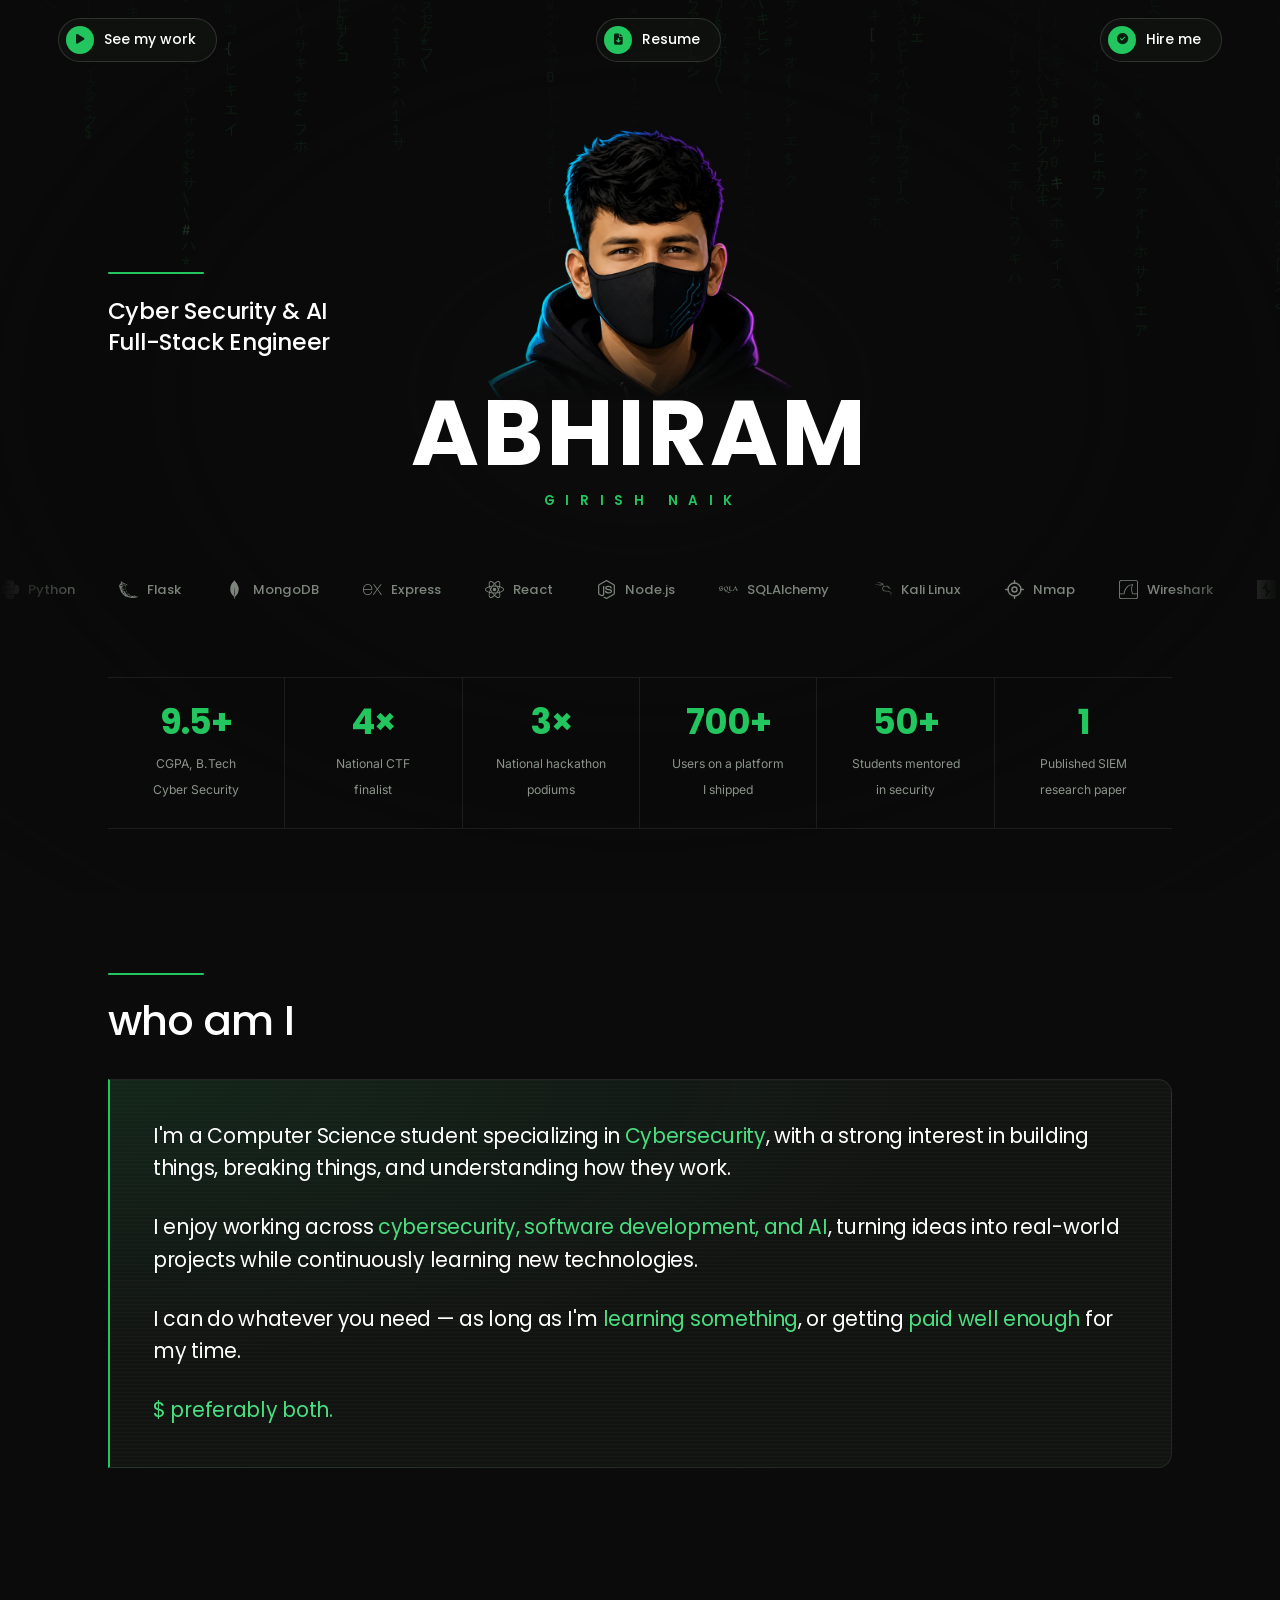
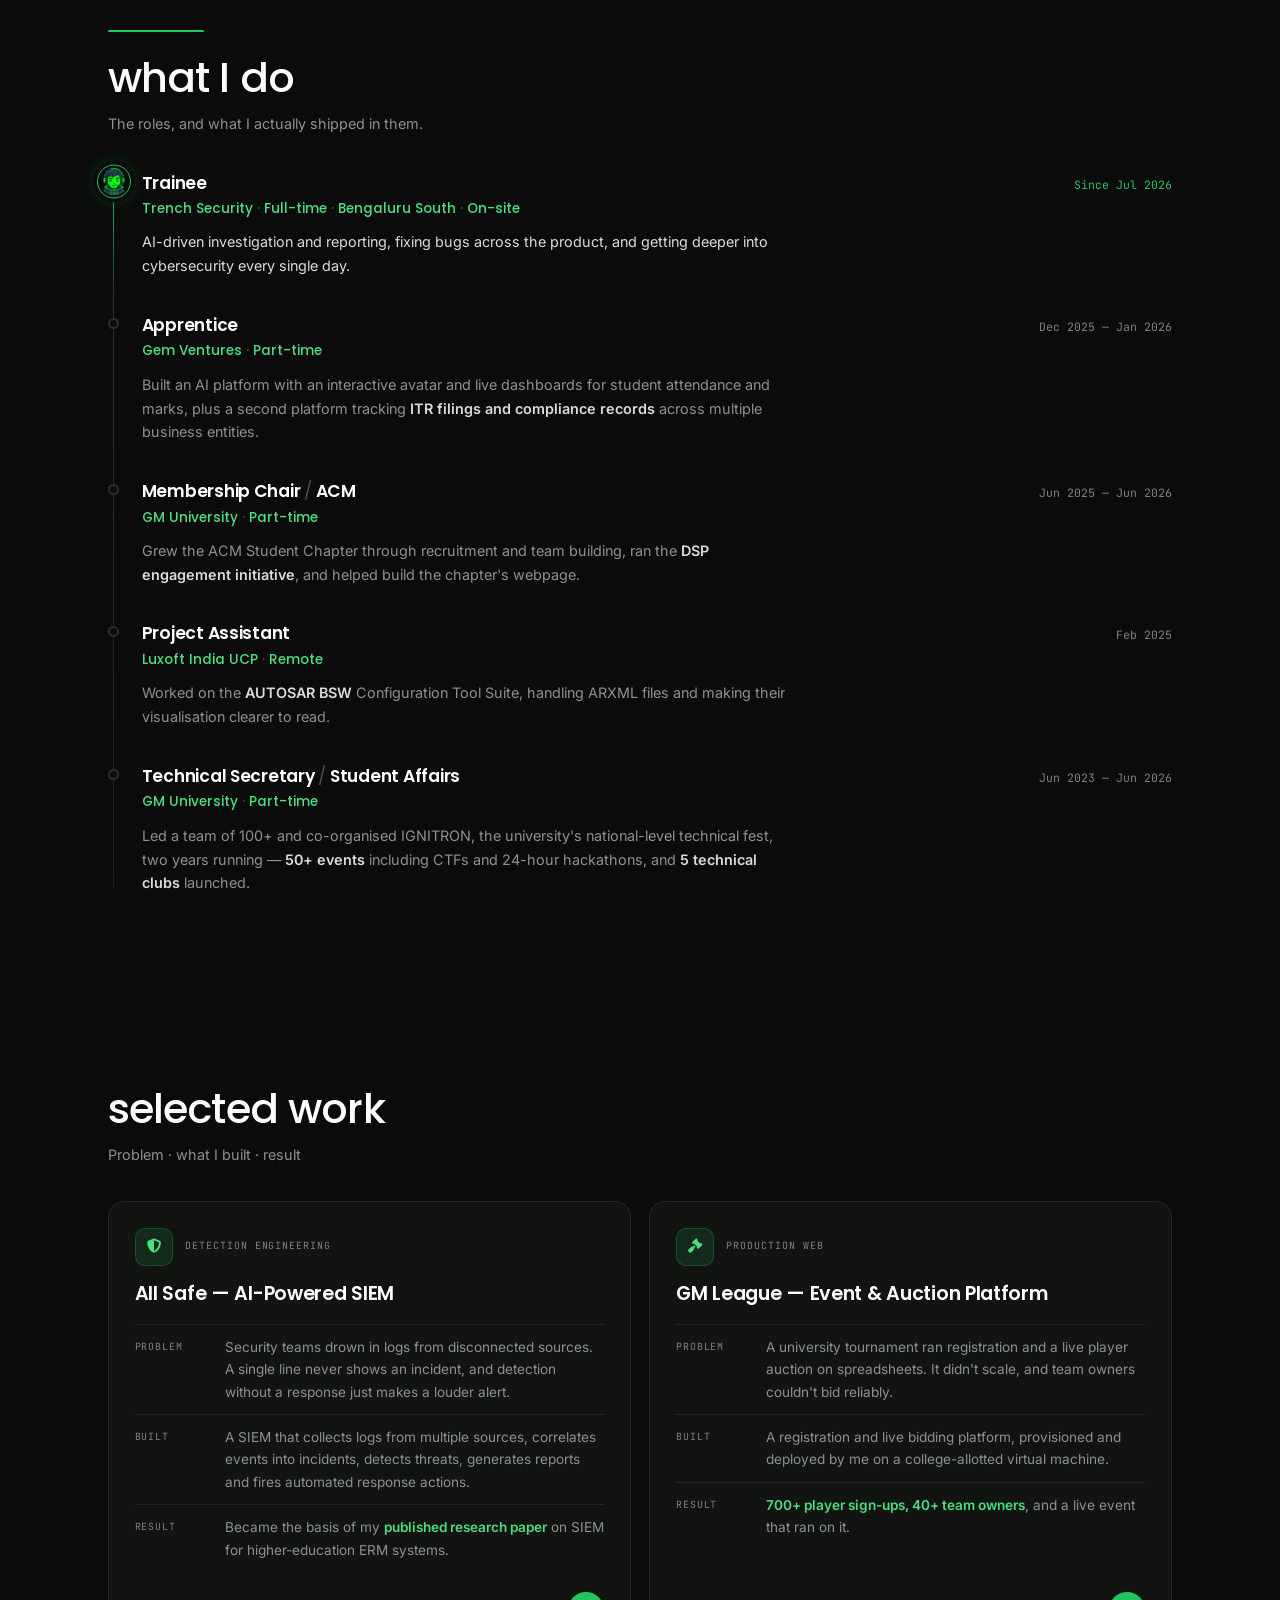
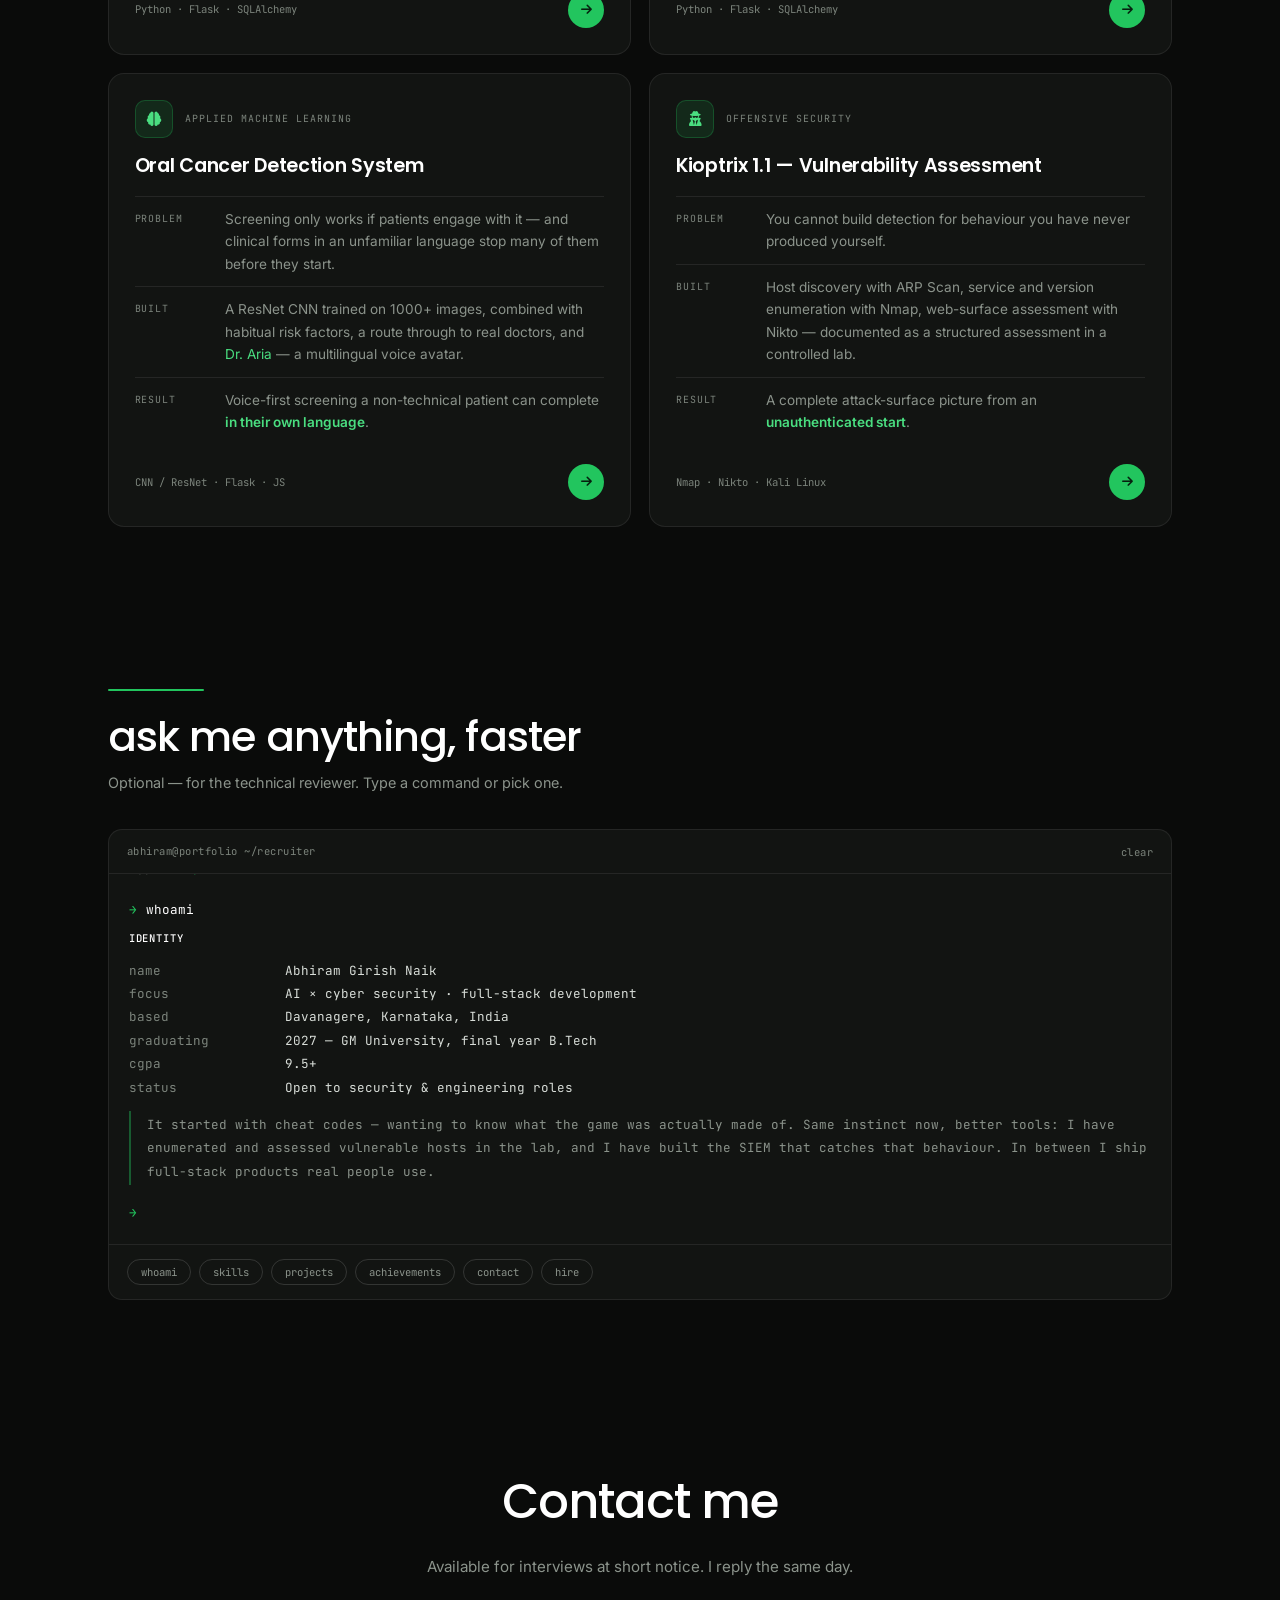
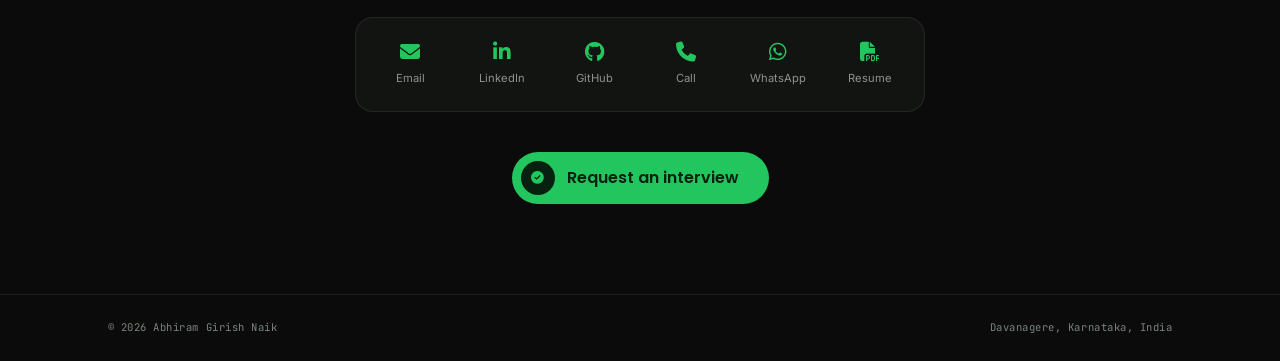
==== index.html @ 516b3acd "Simplify the experience entries to a plain rail list Drops the card chrome from each role: no backgr" ====
<!DOCTYPE html>
<html lang="en">
<head>
<meta charset="UTF-8">
<meta name="viewport" content="width=device-width, initial-scale=1.0">
<title>AGN Welcome's you</title>
<meta name="description" content="Cyber Security engineer: SIEM &amp; detection engineering, full-stack development. 9.5+ CGPA, 4× National CTF finalist, published SIEM researcher, shipped a platform used by 700+ people.">
<meta name="author" content="Abhiram Girish Naik">
<meta name="theme-color" content="#0a0b0a">

<meta property="og:title" content="Abhiram Girish Naik — Cyber Security Engineer">
<meta property="og:description" content="4× National CTF finalist. Published SIEM researcher. Shipped a platform 700+ people relied on.">
<meta property="og:image" content="chatgpt_image.png">
<meta property="og:type" content="profile">

<!-- Marks that JS is alive, so the reveal animations may safely start hidden.
     Without this the whole page would stay at opacity:0 if JS never runs. -->
<script>document.documentElement.classList.add('js');</script>

<link rel="icon" type="image/png" sizes="64x64" href="avatar.png">
<link rel="icon" type="image/png" sizes="32x32" href="avatar-32.png">
<link rel="apple-touch-icon" href="avatar-180.png">
<link rel="preconnect" href="https://fonts.googleapis.com">
<link rel="preconnect" href="https://fonts.gstatic.com" crossorigin>
<link href="https://fonts.googleapis.com/css2?family=Poppins:wght@400;500;600;700;800&family=Inter:wght@300;400;500&family=JetBrains+Mono:wght@400;500&display=swap" rel="stylesheet">
<link rel="stylesheet" href="https://cdnjs.cloudflare.com/ajax/libs/font-awesome/6.4.0/css/all.min.css">
<link rel="stylesheet" href="style.css">
</head>
<body>

<!-- ══════════ PILL NAV ══════════ -->
<header class="pillbar" id="pillbar">
    <a href="#work" class="pill">
        <span class="pill-ic"><i class="fa-solid fa-play"></i></span>
        See my work
    </a>
    <a href="ABHIRAM_RESUME%20.pdf" target="_blank" rel="noopener" class="pill">
        <span class="pill-ic"><i class="fa-solid fa-file-arrow-down"></i></span>
        Resume
    </a>
    <a href="mailto:abhiramgirishnaik@gmail.com?subject=Interview%20request%20—%20Abhiram%20Girish%20Naik" class="pill">
        <span class="pill-ic"><i class="fa-solid fa-circle-check"></i></span>
        Hire me
    </a>
</header>

<main id="top">

<!-- ══════════ HERO ══════════ -->
<section class="hero">
    <canvas class="hero-matrix" id="hero-matrix" aria-hidden="true"></canvas>

    <h1 class="sr-only">Abhiram Girish Naik — Cyber Security &amp; AI Full-Stack Engineer</h1>

    <div class="hero-inner">

        <div class="hero-side hero-left reveal">
            <span class="tick"></span>
            <p class="hero-role">Cyber Security &amp; AI<br>Full-Stack Engineer</p>
        </div>

        <div class="stage">
            <div class="stage-type" aria-hidden="true">
                <span class="type-lg">ABHIRAM</span>
            </div>
            <figure class="portrait reveal" tabindex="0" role="button"
                    aria-label="Toggle the masked and unmasked portrait">
                <picture>
                    <source srcset="hero-masked.webp" type="image/webp">
                    <img src="hero-masked.png" alt="Portrait of Abhiram Girish Naik, masked"
                         class="p-default" width="760" height="674" fetchpriority="high" decoding="async">
                </picture>
                <picture>
                    <source srcset="hero-face.webp" type="image/webp">
                    <img src="hero-face.png" alt="" aria-hidden="true"
                         class="p-hover" width="760" height="674" decoding="async">
                </picture>
            </figure>
            <p class="type-sm" aria-hidden="true">G I R I S H &nbsp; N A I K</p>
        </div>

    </div>


    <!-- toolbelt -->
    <div class="toolbelt reveal">
        <div class="toolbelt-track">
        <span class="tool">
            <svg viewBox="0 0 24 24" aria-hidden="true"><path d="M14.25.18l.9.2.73.26.59.3.45.32.34.34.25.34.16.33.1.3.04.26.02.2-.01.13V8.5l-.05.63-.13.55-.21.46-.26.38-.3.31-.33.25-.35.19-.35.14-.33.1-.3.07-.26.04-.21.02H8.77l-.69.05-.59.14-.5.22-.41.27-.33.32-.27.35-.2.36-.15.37-.1.35-.07.32-.04.27-.02.21v3.06H3.17l-.21-.03-.28-.07-.32-.12-.35-.18-.36-.26-.36-.36-.35-.46-.32-.59-.28-.73-.21-.88-.14-1.05-.05-1.23.06-1.22.16-1.04.24-.87.32-.71.36-.57.4-.44.42-.33.42-.24.4-.16.36-.1.32-.05.24-.01h.16l.06.01h8.16v-.83H6.18l-.01-2.75-.02-.37.05-.34.11-.31.17-.28.25-.26.31-.23.38-.2.44-.18.51-.15.58-.12.64-.1.71-.06.77-.04.84-.02 1.27.05zm-6.3 1.98l-.23.33-.08.41.08.41.23.34.33.22.41.09.41-.09.33-.22.23-.34.08-.41-.08-.41-.23-.33-.33-.22-.41-.09-.41.09zm13.09 3.95l.28.06.32.12.35.18.36.27.36.35.35.47.32.59.28.73.21.88.14 1.04.05 1.23-.06 1.23-.16 1.04-.24.86-.32.71-.36.57-.4.45-.42.33-.42.24-.4.16-.36.09-.32.05-.24.02-.16-.01h-8.22v.82h5.84l.01 2.76.02.36-.05.34-.11.31-.17.29-.25.25-.31.24-.38.2-.44.17-.51.15-.58.13-.64.09-.71.07-.77.04-.84.01-1.27-.04-1.07-.14-.9-.2-.73-.25-.59-.3-.45-.33-.34-.34-.25-.34-.16-.33-.1-.3-.04-.25-.02-.2.01-.13v-5.34l.05-.64.13-.54.21-.46.26-.38.3-.32.33-.24.35-.2.35-.14.33-.1.3-.06.26-.04.21-.02.13-.01h5.84l.69-.05.59-.14.5-.21.41-.28.33-.32.27-.35.2-.36.15-.36.1-.35.07-.32.04-.28.02-.21V6.07h2.09l.14.01zm-6.47 14.25l-.23.33-.08.41.08.41.23.33.33.23.41.08.41-.08.33-.23.23-.33.08-.41-.08-.41-.23-.33-.33-.23-.41-.08-.41.08z"/></svg>
            Python
        </span>
        <span class="tool">
            <svg viewBox="0 0 24 24" aria-hidden="true"><path d="M7.172 20.36c-.914-.72-1.89-1.41-2.556-2.38-1.402-1.712-2.482-3.694-3.22-5.777-.446-1.355-.6-2.808-1.174-4.11-.602-.944.103-1.978 1.138-2.28.46-.087 1.272-.522.293-.211-.878.644-.963-.585-.063-.662.615-.082.84-.585.63-1.037-.66-.43 1.6-.903.463-1.544C1.5 1.08 4.34.835 3.64 2.285 3.473 3.4 5.624 2.08 5.125 3.368c.507.619 1.9.14 1.865 1.009.74.05.993.672 1.687.72.72.325 2.022.58 2.266 1.39-.713.566-2.364-1.165-2.443.398.215 2.31.16 4.689 1.004 6.888.4 1.332 1.37 2.38 2.244 3.418.837 1.016 1.971 1.73 3.127 2.333 1.014.478 2.107.795 3.213.994.448-.343 1.24-1.617 1.938-1.08.033.604-1.388 1.263-.067 1.196.776-.234 1.314.6 1.953-.152.588.697 2.446-.446 2.027.98-.566.364-1.392.144-1.959.646-.935-.467-1.68.418-2.715.306a19.86 19.86 0 01-3.484.29c-1.912-.15-3.865-.214-5.684-.88-1.024-.297-2.023-.881-2.924-1.464zm1.615.7c1 .432 1.978.888 3.074 1.026 1.74.24 3.537.614 5.283.274-.79-.357-1.608.14-2.395-.255-.944.203-1.957-.052-2.917-.177-1.092-.486-2.27-.82-3.291-1.452-1.277-.466.66.598 1.005.685.798.453-.877-.233-1.114-.421-.668-.375-.754-.297-.066.084.139.08.276.166.42.235zm-1.904-1.346c.97.359-.004-.682-.45-.622-.196-.341-.751-.557-.36-.74-.704.244-.737-.93-1.07-.763-.744-.235-.29-1.07-1.176-1.58-.081-.54-.882-1.008-1.138-1.822-.113-.416-.905-1.613-.418-.5.414 1.072 1.143 1.99 1.75 2.907.47.873 1.027 1.786 1.885 2.33.29.278.568.703.977.79zM4.09 16.647c.033-.146.177.317 0 0zm3.954 3.497c.215-.096-.31-.12 0 0zm.526.192c-.054-.265-.24.148 0 0zm.66.275c.312-.3-.484-.188 0 0zm1.127.63c.191-.282-.61-.107 0 0zM8.19 19.728c.487-.315-.63-.004 0 0zm.494.246c-.014-.166-.176.075 0 0zm2.47 1.542c.397.25 2.32.55 1.115.103-.2.042-2.23-.574-1.116-.103zm-3.921-3.054c-.04-.167-.616-.185 0 0zm1.15.67c.3-.21-.621-.16 0 0zm.966.593c.43-.162-.696-.163 0 0zm-2.584-1.773c.466.358 1.88.046.714-.213-.53-.283-1.727-.476-.912.17zm3.24 1.978c.193-.33-.815-.19 0 0zm-.984-.783c1.14.323-.958-.72-.281-.118l.15.068.13.05zm1.973 1.14c1.08.01-.975-.147 0 0zm-4.644-2.96c-.042-.2-.266.018 0 0zm6.47 3.985c.028-.363-.353.27 0 0zm-4.63-2.856c-.064-.191-.336-.008 0 0zm-1.738-1.254c.62-.037-.848-.273 0 0zm-2.06-1.332c-.077-.297-.674-.534 0 0zm5.407 3.435c-.114-.13-.054.028 0 0zm3.366 2.065c-.01-.197-.183.075 0 0zm-3.664-2.373c.06-.255-.528-.077 0 0zm-2.506-1.592c.46-.05-.74-.311 0 0zm4.241 2.637c.718-.285-.7-.14 0 0zM9.03 18.545c.827.106-.985-.563-.181-.06zm2.876 1.768c.773-.462.518 1.082 1.311.13.782-.57-.675.707.29.103.696-.467 1.726.22 2.376.445.468-.023.923.405 1.403.145.923-.25-1.806-.37-1.09-.81-.845.245-1.47-.294-1.885-.835-.948-.22-2.044-.703-2.517-1.542-.192-.315.28.044-.166-.47-.57-.508-.856-1.085-1.24-1.702-.457-.244-.51-.963-.557-.024.004-.593-.553-.992-.688-.826-.002-.571.595-.285.176-.707-.09-.592-.386-1.21-.475-1.877-.138-.322-.02-1.011-.473-.282-.165.77-.055-.947.202-.38.337-.58-.12-.51-.14-.43.22-.488.14-1.18-.057-.916.117-.517.185-1.902-.175-1.656.218-.54.414-2.473-.534-1.736-.384.005-1.048.14-1.363.296.986.543-.1.196-.5.11-.052.502-.45.285-.946.29.793.098-.386.81-.841.534-.59.282.51.987.012 1.205.06.328-.905-.12-.83.64-.573-.241-.078.9.209.514.975.264.686.866.71 1.437-.158.333-.784-.783-.14-.731-.507-.827-.561-.3-.984.085-.1.028 1.079.547.34.803.65.1.668.67.8 1.03.39.407.31-.45.779.04-.296-.436-1.567-1.228-.544-.974-.005-.44-.185-.793.129-.784.31-.562-.325 1.387.375.672.193-.085.24-.563.59.045.505.498.182.858-.531.403.127.433.954.587.799 1.265.165.595.395.376.596.342.158.578.247.153.255-.123.72.155.552.58.778.88.497.224-.712-1.522.142-.526.898.81.337 1.15-.47 1.02.51-.041.675.69 1.313.664.582.277.975 1.34-.027.897-.348-.313-1.58-.7-.573-.104.929.43 1.665.688 2.561 1.227.64.458.918.982 1.16 1.086-.538.257-1.623-.206-.817-.348-.503-.091-1.068-.345-.587.28.41.343 1.45.306 1.637.345-.159.348-.43.376.006.403-.486.26.156.3.201.448zm-.994-2.808c-.296-.31-.373-.89-.053-.385.164.066.525.947.053.385zm3.238 2.057c.185-.011.006.14 0 0zm-3.706-2.816c-.01-.468.107.36 0 0zm-.322-.433c-.372-.72.47.204 0 0zm-3.9-2.692c.219-.06.108.374 0 0zm3.104 1.682c.134-.504.158.424 0 0zm-2.192-1.525c-.155-.278.323.26 0 0zm1.882.604c-.352-.79.25-.432.078.13zM5.77 12.217c-.158-.26-.418-1.02-.334-1.252.076.378.804 1.627.357.518-.494-.93.59.302.702.534.05.23-.305-.063-.064.478-.44-.617-.26.34-.661-.278zm-1.003-.691c.04-.603.23.413 0 0zm.45.155c.216-.455.366.634 0 0zm-1.084-.84c-.374-.37-.644-.713.017-.23.255.01-.566-.778.06-.25.66.12.327 1.082-.077.48zm.57-.015c.217-.215.115.212 0 0zm.35.113c-.328-.617.4.258 0 0zm-.697-.667c-1.086-.966 1.365.506.177.18zm3.11 1.808c-.47-.282-.123-1.984.037-.82.457-.148-.025.6.315.594-.053.473-.206.643-.35.226zm1.15.68c.048-.513.099.35 0 0zm-.2-.198c.054-.22.007.258 0 0zM4.57 9.955c-.697-.963 2.027.973.447.244-.165-.043-.364-.06-.447-.244zm2.216 1.175c-.066-.81.147.134 0 0zm1.682 1.079c.13-.462.01.305 0 0zM4.676 9.587c.415-.088 1.718.729.52.234-.132-.148-.416-.08-.52-.234zm3.56 1.775c.044-.83.248-.495.002.118zM4.985 9.299c.169-.248-.45-1.12.089-.313.232.185.672.31.283.387.61.539-.15.146-.372-.074zm3.075 1.804c.117-.944.103.553 0 0zM4.632 8.427c.129-.055.068.172 0 0zm.802.478c.206-.434.38.483 0 0zm2.263 1.259c-.002-.167.043.242 0 0zm-.131-.29c-.314-.776.292.41 0 0zm-.193-.51c-.053-.32.18.404 0 0zm.314-.51c-.216-.38.272-1.673.326-.87-.227.625-.065.975.093.136.293-.66-.063 1.303-.42.735zm.322-1.923c.094-.115.02.139 0 0zM7.47 17.544c-.128-.111.016.07 0 0zm1.11.56c.615.16.612-.095.055-.17-.3-.28-1.246-.575-.4-.035.057.142.235.139.344.206zM6.389 16.65c.34.253 1.28.719.484.096.269-.312-.514-.478-.254-.686-.66-.404-.52-.368-.058-.356-.794-.354.114-.328.07-.51-.305-.06-1.52-.54-.804.04-.726-.37-.173.138-.392.084-.743-.202.66.565-.118.375.425.337 1.146.864.18.357-.128.183.69.46.892.6zm1.16.667c1.41.454-.691-.556 0 0zm5.94 3.598c.02-.28-.193.24 0 0zm.611.257c.325-.315.013.503.54-.077.005-.415-.017-.66-.606-.156-.162.09-.234.473.066.233zm-9.692-6.087c-.1-.393-.7-.39 0 0zm.652.428c-.242-.402-.864-.364 0 0zm3.71 2.237c.362.32 1.662.236.44.04-.182-.27-1.151-.204-.44-.04zm5.097 3.149c.558-.468-.54.208 0 0zm1.16.796c.003-.15-.24.066 0 0zm.001-.21c.617-.654-.598.039 0 0zM2.805 13.743c-.526-.75-.327-1.088-.835-1.7-.096-.47-.87-1.533-.4-.406.43.659.558 1.679 1.235 2.106zm12.03 7.534c1.135-.734-.466-.32 0 0zm.866.34c.57-.488-.36-.102 0 0zM4.215 14.255c.163-.242-.42-.031 0 0zm11.305 7.129c.551-.355-.126-.3-.1.032zm-7.47-4.71c-.02-.24-.291.02 0 0zm.46.267c-.145-.297-.224.047 0 0zm7.894 4.684c.705-.51-.428-.098-.148.096zm-.27-.13c.574-.482-.607.213 0 0zm1.38.918c.386-.258-.469-.083 0 0zM4.57 14.08c.517.116 2.066 1.274 1.152.08-.468-.138-.187-1.283-.665-1.08.32.535.264.763-.41.426-.845-.413-.474.204-.31.374-.224.052.299.196.233.2zm-2.356-1.86c.092-.383-.853-2.107-.446-.864.146.26.13.754.446.864zm4.324 2.666c-.266-.223-.013-.032 0 0zm.656.152c0-.405-.725-.164 0 0zm5.681 3.583c-.108-.278-.428-.006 0 0zm.273.199c-.04-.155-.157.03 0 0zM15.4 20.24c.216-.16-.27-.02 0 0zM3.39 12.52c.62-.24-.664-.17 0 0zm8.984 5.662c-.007-.401-.395.1 0 0zm-9.23-6.231c.399-.135-.367-.09 0 0zm1.156.56c-.007-.133-.122.05 0 0zm14.09 8.64c.512-.104 1.678.26 1.866-.136-.62-.015-2.15-.438-2.222.1l.136.023.22.013zM4.667 12.603c.009-.407-.317-.015 0 0zM1.63 10.495c-.138-.775-.525-.118 0 0zm.724.182c.009-.25-.663-.224 0 0zm.414.203c-.12-.097-.094.122 0 0zm2.605 1.67c.122-.112-.29-.083 0 0zm-2.88-2.128c-.07-.585-.84-.088 0 0zm-1.486-.964c-.02-.27-.144.102 0 0zm.22-.167c-.035-.32-.19.04 0 0zm1.22.729c.518-.203-.94-.42-.104-.04zm16.334 10.089c.33-.303-.42-.094 0 0zm1.974 1.023c.132-.392-.334.05 0 0zM2.573 9.38c.055-.38-.41.075 0 0zM.837 8.218c-.093-.535-.08-1.474.812-1.156-1.191.236.824 1.48.57.498.5.024.98-.296.716.19.987-.11 1.67-.964 2.624-.845.742-.098 1.554-.172 2.354-.471.658-.048 1.29-.756.93-1.175-.896-.076-1.835.036-2.827.233-1.098.228-2.096.662-3.205.849-1.08.145.217.4-.092.456-.564.196.672.328-.073.534-.46-.088-.94-.246-.743-.73-1.035.133-1.945.563-1.127 1.616h.06zm2.494-1.27c.243-.894 1.3.735.398.118-.108-.08-.285-.146-.398-.12zm.047-.434c.35-.26.186.146 0 0zm.445.008c.032-.411 1.018.218.163.148zm.608-.245c.222-.26.064.23 0 0zm.156-.104c.37-.444 2.095-.283.832-.043-.338-.255-.598.15-.832.043zm2.25-.347c-.055-1.214 1.119.432 0 0zm.64-.004c.233-.612.906-.245.108-.123.017.065-.024.316-.108.123zM2.322 9.067c.697-.427-.741-.37 0 0zm.515.144c.245-.26-.531-.106 0 0zm-1.52-1.08c.399-.305-.471-.116 0 0zm20.602 12.89c.012-.355-.304.16 0 0zm-2.093-1.43c.06-.408-.27.037 0 0zm2.67 1.568c.557 0 1.688-.173.475-.173-.19.03-1.109.024-.476.173zM3.29 8.959c.45-.03.706-.497-.087-.47-1.23-.127 1.084.42-.158.264-.167.11.236.237.245.207zm.398.202c-.048-.29-.14.154 0 0zm.47-1.257c.197-.243-.27-.065 0 0zm-1.5-2.508c.806-.274 1.907-.581 2.287.135-.387-.466-.156-.924.21-.243.516.689.775-.313.438-.545.383.476.819.7.257.03.61-.734-1.223.097-1.64.088-.2.09-2.071.477-1.551.535zm.472-.903c.46-.347 1.588.206.864-.345-.07-.062-1.586.418-.864.345zm1.674.069c.538.013-.231-.722.409-.39-.105-.343-.746-.407-1.06-.544-.176.314.36.938.65.934zm-1.38-1.52c.186-.252-.326.128 0 0zm.684.164c.866-.115-.22-.373-.174-.01zm-1.277-1c-.61-.796 1.146.134.527-.7-.522-.415-1.023.468-.527.7zm7.824 4.215c.28-.496-1.155-.668-.188-.175.09.03.07.21.188.175z"/></svg>
            Flask
        </span>
        <span class="tool">
            <svg viewBox="0 0 24 24" aria-hidden="true"><path d="M17.193 9.555c-1.264-5.58-4.252-7.414-4.573-8.115-.28-.394-.53-.954-.735-1.44-.036.495-.055.685-.523 1.184-.723.566-4.438 3.682-4.74 10.02-.282 5.912 4.27 9.435 4.888 9.884l.07.05A73.49 73.49 0 0111.91 24h.481c.114-1.032.284-2.056.51-3.07.417-.296.604-.463.85-.693a11.342 11.342 0 003.639-8.464c.01-.814-.103-1.662-.197-2.218zm-5.336 8.195s0-8.291.275-8.29c.213 0 .49 10.695.49 10.695-.381-.045-.765-1.76-.765-2.405z"/></svg>
            MongoDB
        </span>
        <span class="tool">
            <svg viewBox="0 0 24 24" aria-hidden="true"><path d="M24 18.588a1.529 1.529 0 01-1.895-.72l-3.45-4.771-.5-.667-4.003 5.444a1.466 1.466 0 01-1.802.708l5.158-6.92-4.798-6.251a1.595 1.595 0 011.9.666l3.576 4.83 3.596-4.81a1.435 1.435 0 011.788-.668L21.708 7.9l-2.522 3.283a.666.666 0 000 .994l4.804 6.412zM.002 11.576l.42-2.075c1.154-4.103 5.858-5.81 9.094-3.27 1.895 1.489 2.368 3.597 2.275 5.973H1.116C.943 16.447 4.005 19.009 7.92 17.7a4.078 4.078 0 002.582-2.876c.207-.666.548-.78 1.174-.588a5.417 5.417 0 01-2.589 3.957 6.272 6.272 0 01-7.306-.933 6.575 6.575 0 01-1.64-3.858c0-.235-.08-.455-.134-.666A88.33 88.33 0 010 11.577zm1.127-.286h9.654c-.06-3.076-2.001-5.258-4.59-5.278-2.882-.04-4.944 2.094-5.071 5.264z"/></svg>
            Express
        </span>
        <span class="tool">
            <svg viewBox="0 0 24 24" aria-hidden="true"><path d="M14.23 12.004a2.236 2.236 0 0 1-2.235 2.236 2.236 2.236 0 0 1-2.236-2.236 2.236 2.236 0 0 1 2.235-2.236 2.236 2.236 0 0 1 2.236 2.236zm2.648-10.69c-1.346 0-3.107.96-4.888 2.622-1.78-1.653-3.542-2.602-4.887-2.602-.41 0-.783.093-1.106.278-1.375.793-1.683 3.264-.973 6.365C1.98 8.917 0 10.42 0 12.004c0 1.59 1.99 3.097 5.043 4.03-.704 3.113-.39 5.588.988 6.38.32.187.69.275 1.102.275 1.345 0 3.107-.96 4.888-2.624 1.78 1.654 3.542 2.603 4.887 2.603.41 0 .783-.09 1.106-.275 1.374-.792 1.683-3.263.973-6.365C22.02 15.096 24 13.59 24 12.004c0-1.59-1.99-3.097-5.043-4.032.704-3.11.39-5.587-.988-6.38-.318-.184-.688-.277-1.092-.278zm-.005 1.09v.006c.225 0 .406.044.558.127.666.382.955 1.835.73 3.704-.054.46-.142.945-.25 1.44-.96-.236-2.006-.417-3.107-.534-.66-.905-1.345-1.727-2.035-2.447 1.592-1.48 3.087-2.292 4.105-2.295zm-9.77.02c1.012 0 2.514.808 4.11 2.28-.686.72-1.37 1.537-2.02 2.442-1.107.117-2.154.298-3.113.538-.112-.49-.195-.964-.254-1.42-.23-1.868.054-3.32.714-3.707.19-.09.4-.127.563-.132zm4.882 3.05c.455.468.91.992 1.36 1.564-.44-.02-.89-.034-1.345-.034-.46 0-.915.01-1.36.034.44-.572.895-1.096 1.345-1.565zM12 8.1c.74 0 1.477.034 2.202.093.406.582.802 1.203 1.183 1.86.372.64.71 1.29 1.018 1.946-.308.655-.646 1.31-1.013 1.95-.38.66-.773 1.288-1.18 1.87-.728.063-1.466.098-2.21.098-.74 0-1.477-.035-2.202-.093-.406-.582-.802-1.204-1.183-1.86-.372-.64-.71-1.29-1.018-1.946.303-.657.646-1.313 1.013-1.954.38-.66.773-1.286 1.18-1.868.728-.064 1.466-.098 2.21-.098zm-3.635.254c-.24.377-.48.763-.704 1.16-.225.39-.435.782-.635 1.174-.265-.656-.49-1.31-.676-1.947.64-.15 1.315-.283 2.015-.386zm7.26 0c.695.103 1.365.23 2.006.387-.18.632-.405 1.282-.66 1.933-.2-.39-.41-.783-.64-1.174-.225-.392-.465-.774-.705-1.146zm3.063.675c.484.15.944.317 1.375.498 1.732.74 2.852 1.708 2.852 2.476-.005.768-1.125 1.74-2.857 2.475-.42.18-.88.342-1.355.493-.28-.958-.646-1.956-1.1-2.98.45-1.017.81-2.01 1.085-2.964zm-13.395.004c.278.96.645 1.957 1.1 2.98-.45 1.017-.812 2.01-1.086 2.964-.484-.15-.944-.318-1.37-.5-1.732-.737-2.852-1.706-2.852-2.474 0-.768 1.12-1.742 2.852-2.476.42-.18.88-.342 1.356-.494zm11.678 4.28c.265.657.49 1.312.676 1.948-.64.157-1.316.29-2.016.39.24-.375.48-.762.705-1.158.225-.39.435-.788.636-1.18zm-9.945.02c.2.392.41.783.64 1.175.23.39.465.772.705 1.143-.695-.102-1.365-.23-2.006-.386.18-.63.406-1.282.66-1.933zM17.92 16.32c.112.493.2.968.254 1.423.23 1.868-.054 3.32-.714 3.708-.147.09-.338.128-.563.128-1.012 0-2.514-.807-4.11-2.28.686-.72 1.37-1.536 2.02-2.44 1.107-.118 2.154-.3 3.113-.54zm-11.83.01c.96.234 2.006.415 3.107.532.66.905 1.345 1.727 2.035 2.446-1.595 1.483-3.092 2.295-4.11 2.295-.22-.005-.406-.05-.553-.132-.666-.38-.955-1.834-.73-3.703.054-.46.142-.944.25-1.438zm4.56.64c.44.02.89.034 1.345.034.46 0 .915-.01 1.36-.034-.44.572-.895 1.095-1.345 1.565-.455-.47-.91-.993-1.36-1.565z"/></svg>
            React
        </span>
        <span class="tool">
            <svg viewBox="0 0 24 24" aria-hidden="true"><path d="M11.998,24c-0.321,0-0.641-0.084-0.922-0.247l-2.936-1.737c-0.438-0.245-0.224-0.332-0.08-0.383 c0.585-0.203,0.703-0.25,1.328-0.604c0.065-0.037,0.151-0.023,0.218,0.017l2.256,1.339c0.082,0.045,0.197,0.045,0.272,0l8.795-5.076 c0.082-0.047,0.134-0.141,0.134-0.238V6.921c0-0.099-0.053-0.192-0.137-0.242l-8.791-5.072c-0.081-0.047-0.189-0.047-0.271,0 L3.075,6.68C2.99,6.729,2.936,6.825,2.936,6.921v10.15c0,0.097,0.054,0.189,0.139,0.235l2.409,1.392 c1.307,0.654,2.108-0.116,2.108-0.89V7.787c0-0.142,0.114-0.253,0.256-0.253h1.115c0.139,0,0.255,0.112,0.255,0.253v10.021 c0,1.745-0.95,2.745-2.604,2.745c-0.508,0-0.909,0-2.026-0.551L2.28,18.675c-0.57-0.329-0.922-0.945-0.922-1.604V6.921 c0-0.659,0.353-1.275,0.922-1.603l8.795-5.082c0.557-0.315,1.296-0.315,1.848,0l8.794,5.082c0.57,0.329,0.924,0.944,0.924,1.603 v10.15c0,0.659-0.354,1.273-0.924,1.604l-8.794,5.078C12.643,23.916,12.324,24,11.998,24z M19.099,13.993 c0-1.9-1.284-2.406-3.987-2.763c-2.731-0.361-3.009-0.548-3.009-1.187c0-0.528,0.235-1.233,2.258-1.233 c1.807,0,2.473,0.389,2.747,1.607c0.024,0.115,0.129,0.199,0.247,0.199h1.141c0.071,0,0.138-0.031,0.186-0.081 c0.048-0.054,0.074-0.123,0.067-0.196c-0.177-2.098-1.571-3.076-4.388-3.076c-2.508,0-4.004,1.058-4.004,2.833 c0,1.925,1.488,2.457,3.895,2.695c2.88,0.282,3.103,0.703,3.103,1.269c0,0.983-0.789,1.402-2.642,1.402 c-2.327,0-2.839-0.584-3.011-1.742c-0.02-0.124-0.126-0.215-0.253-0.215h-1.137c-0.141,0-0.254,0.112-0.254,0.253 c0,1.482,0.806,3.248,4.655,3.248C17.501,17.007,19.099,15.91,19.099,13.993z"/></svg>
            Node.js
        </span>
        <span class="tool">
            <svg viewBox="0 0 24 24" aria-hidden="true"><path d="M11.8 15.955a44.068 44.068 0 0 1-1.673-.691c-1.736-.757-1.981-.772-2.499-.143-.119.146-.25.236-.287.2-.111-.111.219-.644.617-.993.325-.285.433-.325.791-.285.228.025.985.29 1.682.586 1.573.669 2.034.811 2.635.811.731 0 1.106-.512.876-1.192-.057-.171-.04-.228.074-.228.213 0 .322.797.168 1.255a1.617 1.617 0 0 1-.424.614c-.251.211-.41.257-.879.254a3.853 3.853 0 0 1-1.082-.188h.001Zm.301-2.225c0-.048.179-.134.401-.188l.401-.099.086-1.446c.094-1.599.025-3.172-.148-3.383-.063-.074-.253-.165-.427-.205-.705-.156-.236-.264 1.133-.264 1.368 0 1.803.099 1.152.264-.561.14-.564.148-.564 2.43 0 1.266.046 2.22.111 2.342.092.171.228.207.752.207 1.081 0 1.453-.255 1.747-1.203.088-.284.315-.233.236.054-.037.134-.097.54-.134.91l-.068.669H14.44c-1.286 0-2.339-.04-2.339-.088Zm5.312-.068c0-.086.083-.171.219-.236.183-.086.302-.265.734-1.11.686-1.337 1.767-3.634 1.87-3.978.079-.262.097-.276.392-.31.171-.02.313-.031.316-.025l.527 1.152c.284.628.856 1.824 1.271 2.654.695 1.397.772 1.523 1.005 1.636.142.069.253.174.253.237 0 .099-.122.111-1.175.111-1.056 0-1.175-.012-1.175-.114 0-.068.091-.142.236-.191.134-.043.236-.122.236-.182 0-.057-.139-.432-.31-.834l-.31-.731h-2.35l-.225.495c-.421.928-.43 1.147-.037 1.252.196.054.25.097.227.185-.025.103-.127.117-.867.117-.794.006-.837 0-.837-.128Zm-15.652.025a10.933 10.933 0 0 1-.808-.196l-.549-.154.282-.518.281-.518-.227-.281c-.322-.399-.737-1.272-.74-1.554-.003-.657.851-1.61 1.898-2.122.72-.353 1.291-.362 2.009-.026l.54.253.157-.224c.085-.123.156-.285.156-.356 0-.071.071-.134.157-.134.085 0 .156.023.156.048 0 .063-.629 1.651-.669 1.691-.017.016-.187-.063-.381-.177-.546-.321-1.232-.535-1.764-.549-1.238-.031-1.667 1.178-.794 2.236l.308.373.839-.68c.942-.76 1.05-.777 1.784-.27.825.569.839 1.434.042 2.339-.705.805-1.431 1.027-2.677.819Zm5.984-.165c-.646-.301-1.229-.876-1.565-1.547-.538-1.076-.373-1.765.646-2.695.856-.782 1.556-1.087 2.498-1.087.68 0 .825.037 1.266.307 1.044.646 1.303 1.878.675 3.221-.737 1.577-2.294 2.37-3.52 1.801Zm-3.872-.702c.409-.322.381-.917-.063-1.389-.558-.592-.731-.566-1.713.253-.976.814-.982.783.185 1.155.771.251 1.255.242 1.591-.019Zm6.034-.046c.484-.239.817-1.343.68-2.259-.17-1.13-1.698-1.901-2.819-1.423-1.153.493-1.17 1.804-.037 2.985.791.828 1.471 1.044 2.176.697Zm11.359-1.414c.04-.071-.845-2.003-.928-2.023-.06-.017-.976 1.872-.976 2.014 0 .072 1.861.08 1.904.009Z"/></svg>
            SQLAlchemy
        </span>
        <span class="tool">
            <svg viewBox="0 0 24 24" aria-hidden="true"><path d="M12.778 5.943s-1.97-.13-5.327.92c-3.42 1.07-5.36 2.587-5.36 2.587s5.098-2.847 10.852-3.008zm7.351 3.095l.257-.017s-1.468-1.78-4.278-2.648c1.58.642 2.954 1.493 4.021 2.665zm.42.74c.039-.068.166.217.263.337.004.024.01.039-.045.027-.005-.025-.013-.032-.013-.032s-.135-.08-.177-.137c-.041-.057-.049-.157-.028-.195zm3.448 8.479s.312-3.578-5.31-4.403a18.277 18.277 0 0 0-2.524-.187c-4.506.06-4.67-5.197-1.275-5.462 1.407-.116 3.087.643 4.73 1.408-.007.204.002.385.136.552.134.168.648.35.813.445.164.094.691.43 1.014.85.07-.131.654-.512.654-.512s-.14.003-.465-.119c-.326-.122-.713-.49-.722-.511-.01-.022-.015-.055.06-.07.059-.049-.072-.207-.13-.265-.058-.058-.445-.716-.454-.73-.009-.016-.012-.031-.04-.05-.085-.027-.46.04-.46.04s-.575-.283-.774-.893c.003.107-.099.224 0 .469-.3-.127-.558-.344-.762-.88-.12.305 0 .499 0 .499s-.707-.198-.82-.85c-.124.293 0 .469 0 .469s-1.153-.602-3.069-.61c-1.283-.118-1.55-2.374-1.43-2.754 0 0-1.85-.975-5.493-1.406-3.642-.43-6.628-.065-6.628-.065s6.45-.31 11.617 1.783c.176.785.704 2.094.989 2.723-.815.563-1.733 1.092-1.876 2.97-.143 1.878 1.472 3.53 3.474 3.58 1.9.102 3.214.116 4.806.942 1.52.84 2.766 3.4 2.89 5.703.132-1.709-.509-5.383-3.5-6.498 4.181.732 4.549 3.832 4.549 3.832zM12.68 5.663l-.15-.485s-2.484-.441-5.822-.204C3.37 5.211 0 6.38 0 6.38s6.896-1.735 12.68-.717Z"/></svg>
            Kali Linux
        </span>
        <span class="tool">
            <svg class="stroke-ic" viewBox="0 0 24 24" aria-hidden="true" stroke-width="1.8">
                <circle cx="12" cy="12" r="8.2"/><circle cx="12" cy="12" r="3.2"/>
                <path d="M12 .9v3.4M12 19.7v3.4M.9 12h3.4M19.7 12h3.4" stroke-linecap="round"/>
            </svg>
            Nmap
        </span>
        <span class="tool">
            <svg viewBox="0 0 24 24" aria-hidden="true"><path d="m2.95 0c-1.62 0-2.95 1.32-2.95 2.95v18.1c0 1.63 1.32 2.95 2.95 2.95h18.1c1.62 0 2.95-1.32 2.95-2.95v-18.1c-.00024-1.63-1.32-2.95-2.95-2.95zm0 1.09h18.1c1.04 0 1.85.818 1.85 1.86v14h-5.27c-.335-.796-2.57-6.47.283-10.9a.516.517 0 0 0-.443-.794c-5.24.0827-8.2 3.19-9.74 6.21-1.35 2.64-1.63 4.91-1.69 5.53h-4.95v-14c0-1.04.817-1.86 1.85-1.86zm13.6 5.24c-2.62 5.24.248 11.4.248 11.4a.516.517 0 0 0 .469.301h5.62v3.05c0 1.04-.817 1.86-1.85 1.86h-18.1c-1.04 0-1.85-.818-1.85-1.86v-3.05h5.39a.516.517 0 0 0 .514-.477s.226-2.8 1.66-5.62c1.34-2.62 3.67-5.17 7.91-5.57z"/></svg>
            Wireshark
        </span>
        <span class="tool">
            <svg viewBox="0 0 24 24" aria-hidden="true"><path d="M0 0v24h24V0Zm11.063 3.357h1.874v2.756L10.41 9.2h2.527v3.748h4.579l-4.578 5.592v2.104h-1.876v-2.758l2.528-3.086h-2.527V11.05h-4.58l4.58-5.592Z"/></svg>
            Burp Suite
        </span>
        <span class="tool" aria-hidden="true">
            <svg viewBox="0 0 24 24" aria-hidden="true"><path d="M14.25.18l.9.2.73.26.59.3.45.32.34.34.25.34.16.33.1.3.04.26.02.2-.01.13V8.5l-.05.63-.13.55-.21.46-.26.38-.3.31-.33.25-.35.19-.35.14-.33.1-.3.07-.26.04-.21.02H8.77l-.69.05-.59.14-.5.22-.41.27-.33.32-.27.35-.2.36-.15.37-.1.35-.07.32-.04.27-.02.21v3.06H3.17l-.21-.03-.28-.07-.32-.12-.35-.18-.36-.26-.36-.36-.35-.46-.32-.59-.28-.73-.21-.88-.14-1.05-.05-1.23.06-1.22.16-1.04.24-.87.32-.71.36-.57.4-.44.42-.33.42-.24.4-.16.36-.1.32-.05.24-.01h.16l.06.01h8.16v-.83H6.18l-.01-2.75-.02-.37.05-.34.11-.31.17-.28.25-.26.31-.23.38-.2.44-.18.51-.15.58-.12.64-.1.71-.06.77-.04.84-.02 1.27.05zm-6.3 1.98l-.23.33-.08.41.08.41.23.34.33.22.41.09.41-.09.33-.22.23-.34.08-.41-.08-.41-.23-.33-.33-.22-.41-.09-.41.09zm13.09 3.95l.28.06.32.12.35.18.36.27.36.35.35.47.32.59.28.73.21.88.14 1.04.05 1.23-.06 1.23-.16 1.04-.24.86-.32.71-.36.57-.4.45-.42.33-.42.24-.4.16-.36.09-.32.05-.24.02-.16-.01h-8.22v.82h5.84l.01 2.76.02.36-.05.34-.11.31-.17.29-.25.25-.31.24-.38.2-.44.17-.51.15-.58.13-.64.09-.71.07-.77.04-.84.01-1.27-.04-1.07-.14-.9-.2-.73-.25-.59-.3-.45-.33-.34-.34-.25-.34-.16-.33-.1-.3-.04-.25-.02-.2.01-.13v-5.34l.05-.64.13-.54.21-.46.26-.38.3-.32.33-.24.35-.2.35-.14.33-.1.3-.06.26-.04.21-.02.13-.01h5.84l.69-.05.59-.14.5-.21.41-.28.33-.32.27-.35.2-.36.15-.36.1-.35.07-.32.04-.28.02-.21V6.07h2.09l.14.01zm-6.47 14.25l-.23.33-.08.41.08.41.23.33.33.23.41.08.41-.08.33-.23.23-.33.08-.41-.08-.41-.23-.33-.33-.23-.41-.08-.41.08z"/></svg>
            Python
        </span>
        <span class="tool" aria-hidden="true">
            <svg viewBox="0 0 24 24" aria-hidden="true"><path d="M7.172 20.36c-.914-.72-1.89-1.41-2.556-2.38-1.402-1.712-2.482-3.694-3.22-5.777-.446-1.355-.6-2.808-1.174-4.11-.602-.944.103-1.978 1.138-2.28.46-.087 1.272-.522.293-.211-.878.644-.963-.585-.063-.662.615-.082.84-.585.63-1.037-.66-.43 1.6-.903.463-1.544C1.5 1.08 4.34.835 3.64 2.285 3.473 3.4 5.624 2.08 5.125 3.368c.507.619 1.9.14 1.865 1.009.74.05.993.672 1.687.72.72.325 2.022.58 2.266 1.39-.713.566-2.364-1.165-2.443.398.215 2.31.16 4.689 1.004 6.888.4 1.332 1.37 2.38 2.244 3.418.837 1.016 1.971 1.73 3.127 2.333 1.014.478 2.107.795 3.213.994.448-.343 1.24-1.617 1.938-1.08.033.604-1.388 1.263-.067 1.196.776-.234 1.314.6 1.953-.152.588.697 2.446-.446 2.027.98-.566.364-1.392.144-1.959.646-.935-.467-1.68.418-2.715.306a19.86 19.86 0 01-3.484.29c-1.912-.15-3.865-.214-5.684-.88-1.024-.297-2.023-.881-2.924-1.464zm1.615.7c1 .432 1.978.888 3.074 1.026 1.74.24 3.537.614 5.283.274-.79-.357-1.608.14-2.395-.255-.944.203-1.957-.052-2.917-.177-1.092-.486-2.27-.82-3.291-1.452-1.277-.466.66.598 1.005.685.798.453-.877-.233-1.114-.421-.668-.375-.754-.297-.066.084.139.08.276.166.42.235zm-1.904-1.346c.97.359-.004-.682-.45-.622-.196-.341-.751-.557-.36-.74-.704.244-.737-.93-1.07-.763-.744-.235-.29-1.07-1.176-1.58-.081-.54-.882-1.008-1.138-1.822-.113-.416-.905-1.613-.418-.5.414 1.072 1.143 1.99 1.75 2.907.47.873 1.027 1.786 1.885 2.33.29.278.568.703.977.79zM4.09 16.647c.033-.146.177.317 0 0zm3.954 3.497c.215-.096-.31-.12 0 0zm.526.192c-.054-.265-.24.148 0 0zm.66.275c.312-.3-.484-.188 0 0zm1.127.63c.191-.282-.61-.107 0 0zM8.19 19.728c.487-.315-.63-.004 0 0zm.494.246c-.014-.166-.176.075 0 0zm2.47 1.542c.397.25 2.32.55 1.115.103-.2.042-2.23-.574-1.116-.103zm-3.921-3.054c-.04-.167-.616-.185 0 0zm1.15.67c.3-.21-.621-.16 0 0zm.966.593c.43-.162-.696-.163 0 0zm-2.584-1.773c.466.358 1.88.046.714-.213-.53-.283-1.727-.476-.912.17zm3.24 1.978c.193-.33-.815-.19 0 0zm-.984-.783c1.14.323-.958-.72-.281-.118l.15.068.13.05zm1.973 1.14c1.08.01-.975-.147 0 0zm-4.644-2.96c-.042-.2-.266.018 0 0zm6.47 3.985c.028-.363-.353.27 0 0zm-4.63-2.856c-.064-.191-.336-.008 0 0zm-1.738-1.254c.62-.037-.848-.273 0 0zm-2.06-1.332c-.077-.297-.674-.534 0 0zm5.407 3.435c-.114-.13-.054.028 0 0zm3.366 2.065c-.01-.197-.183.075 0 0zm-3.664-2.373c.06-.255-.528-.077 0 0zm-2.506-1.592c.46-.05-.74-.311 0 0zm4.241 2.637c.718-.285-.7-.14 0 0zM9.03 18.545c.827.106-.985-.563-.181-.06zm2.876 1.768c.773-.462.518 1.082 1.311.13.782-.57-.675.707.29.103.696-.467 1.726.22 2.376.445.468-.023.923.405 1.403.145.923-.25-1.806-.37-1.09-.81-.845.245-1.47-.294-1.885-.835-.948-.22-2.044-.703-2.517-1.542-.192-.315.28.044-.166-.47-.57-.508-.856-1.085-1.24-1.702-.457-.244-.51-.963-.557-.024.004-.593-.553-.992-.688-.826-.002-.571.595-.285.176-.707-.09-.592-.386-1.21-.475-1.877-.138-.322-.02-1.011-.473-.282-.165.77-.055-.947.202-.38.337-.58-.12-.51-.14-.43.22-.488.14-1.18-.057-.916.117-.517.185-1.902-.175-1.656.218-.54.414-2.473-.534-1.736-.384.005-1.048.14-1.363.296.986.543-.1.196-.5.11-.052.502-.45.285-.946.29.793.098-.386.81-.841.534-.59.282.51.987.012 1.205.06.328-.905-.12-.83.64-.573-.241-.078.9.209.514.975.264.686.866.71 1.437-.158.333-.784-.783-.14-.731-.507-.827-.561-.3-.984.085-.1.028 1.079.547.34.803.65.1.668.67.8 1.03.39.407.31-.45.779.04-.296-.436-1.567-1.228-.544-.974-.005-.44-.185-.793.129-.784.31-.562-.325 1.387.375.672.193-.085.24-.563.59.045.505.498.182.858-.531.403.127.433.954.587.799 1.265.165.595.395.376.596.342.158.578.247.153.255-.123.72.155.552.58.778.88.497.224-.712-1.522.142-.526.898.81.337 1.15-.47 1.02.51-.041.675.69 1.313.664.582.277.975 1.34-.027.897-.348-.313-1.58-.7-.573-.104.929.43 1.665.688 2.561 1.227.64.458.918.982 1.16 1.086-.538.257-1.623-.206-.817-.348-.503-.091-1.068-.345-.587.28.41.343 1.45.306 1.637.345-.159.348-.43.376.006.403-.486.26.156.3.201.448zm-.994-2.808c-.296-.31-.373-.89-.053-.385.164.066.525.947.053.385zm3.238 2.057c.185-.011.006.14 0 0zm-3.706-2.816c-.01-.468.107.36 0 0zm-.322-.433c-.372-.72.47.204 0 0zm-3.9-2.692c.219-.06.108.374 0 0zm3.104 1.682c.134-.504.158.424 0 0zm-2.192-1.525c-.155-.278.323.26 0 0zm1.882.604c-.352-.79.25-.432.078.13zM5.77 12.217c-.158-.26-.418-1.02-.334-1.252.076.378.804 1.627.357.518-.494-.93.59.302.702.534.05.23-.305-.063-.064.478-.44-.617-.26.34-.661-.278zm-1.003-.691c.04-.603.23.413 0 0zm.45.155c.216-.455.366.634 0 0zm-1.084-.84c-.374-.37-.644-.713.017-.23.255.01-.566-.778.06-.25.66.12.327 1.082-.077.48zm.57-.015c.217-.215.115.212 0 0zm.35.113c-.328-.617.4.258 0 0zm-.697-.667c-1.086-.966 1.365.506.177.18zm3.11 1.808c-.47-.282-.123-1.984.037-.82.457-.148-.025.6.315.594-.053.473-.206.643-.35.226zm1.15.68c.048-.513.099.35 0 0zm-.2-.198c.054-.22.007.258 0 0zM4.57 9.955c-.697-.963 2.027.973.447.244-.165-.043-.364-.06-.447-.244zm2.216 1.175c-.066-.81.147.134 0 0zm1.682 1.079c.13-.462.01.305 0 0zM4.676 9.587c.415-.088 1.718.729.52.234-.132-.148-.416-.08-.52-.234zm3.56 1.775c.044-.83.248-.495.002.118zM4.985 9.299c.169-.248-.45-1.12.089-.313.232.185.672.31.283.387.61.539-.15.146-.372-.074zm3.075 1.804c.117-.944.103.553 0 0zM4.632 8.427c.129-.055.068.172 0 0zm.802.478c.206-.434.38.483 0 0zm2.263 1.259c-.002-.167.043.242 0 0zm-.131-.29c-.314-.776.292.41 0 0zm-.193-.51c-.053-.32.18.404 0 0zm.314-.51c-.216-.38.272-1.673.326-.87-.227.625-.065.975.093.136.293-.66-.063 1.303-.42.735zm.322-1.923c.094-.115.02.139 0 0zM7.47 17.544c-.128-.111.016.07 0 0zm1.11.56c.615.16.612-.095.055-.17-.3-.28-1.246-.575-.4-.035.057.142.235.139.344.206zM6.389 16.65c.34.253 1.28.719.484.096.269-.312-.514-.478-.254-.686-.66-.404-.52-.368-.058-.356-.794-.354.114-.328.07-.51-.305-.06-1.52-.54-.804.04-.726-.37-.173.138-.392.084-.743-.202.66.565-.118.375.425.337 1.146.864.18.357-.128.183.69.46.892.6zm1.16.667c1.41.454-.691-.556 0 0zm5.94 3.598c.02-.28-.193.24 0 0zm.611.257c.325-.315.013.503.54-.077.005-.415-.017-.66-.606-.156-.162.09-.234.473.066.233zm-9.692-6.087c-.1-.393-.7-.39 0 0zm.652.428c-.242-.402-.864-.364 0 0zm3.71 2.237c.362.32 1.662.236.44.04-.182-.27-1.151-.204-.44-.04zm5.097 3.149c.558-.468-.54.208 0 0zm1.16.796c.003-.15-.24.066 0 0zm.001-.21c.617-.654-.598.039 0 0zM2.805 13.743c-.526-.75-.327-1.088-.835-1.7-.096-.47-.87-1.533-.4-.406.43.659.558 1.679 1.235 2.106zm12.03 7.534c1.135-.734-.466-.32 0 0zm.866.34c.57-.488-.36-.102 0 0zM4.215 14.255c.163-.242-.42-.031 0 0zm11.305 7.129c.551-.355-.126-.3-.1.032zm-7.47-4.71c-.02-.24-.291.02 0 0zm.46.267c-.145-.297-.224.047 0 0zm7.894 4.684c.705-.51-.428-.098-.148.096zm-.27-.13c.574-.482-.607.213 0 0zm1.38.918c.386-.258-.469-.083 0 0zM4.57 14.08c.517.116 2.066 1.274 1.152.08-.468-.138-.187-1.283-.665-1.08.32.535.264.763-.41.426-.845-.413-.474.204-.31.374-.224.052.299.196.233.2zm-2.356-1.86c.092-.383-.853-2.107-.446-.864.146.26.13.754.446.864zm4.324 2.666c-.266-.223-.013-.032 0 0zm.656.152c0-.405-.725-.164 0 0zm5.681 3.583c-.108-.278-.428-.006 0 0zm.273.199c-.04-.155-.157.03 0 0zM15.4 20.24c.216-.16-.27-.02 0 0zM3.39 12.52c.62-.24-.664-.17 0 0zm8.984 5.662c-.007-.401-.395.1 0 0zm-9.23-6.231c.399-.135-.367-.09 0 0zm1.156.56c-.007-.133-.122.05 0 0zm14.09 8.64c.512-.104 1.678.26 1.866-.136-.62-.015-2.15-.438-2.222.1l.136.023.22.013zM4.667 12.603c.009-.407-.317-.015 0 0zM1.63 10.495c-.138-.775-.525-.118 0 0zm.724.182c.009-.25-.663-.224 0 0zm.414.203c-.12-.097-.094.122 0 0zm2.605 1.67c.122-.112-.29-.083 0 0zm-2.88-2.128c-.07-.585-.84-.088 0 0zm-1.486-.964c-.02-.27-.144.102 0 0zm.22-.167c-.035-.32-.19.04 0 0zm1.22.729c.518-.203-.94-.42-.104-.04zm16.334 10.089c.33-.303-.42-.094 0 0zm1.974 1.023c.132-.392-.334.05 0 0zM2.573 9.38c.055-.38-.41.075 0 0zM.837 8.218c-.093-.535-.08-1.474.812-1.156-1.191.236.824 1.48.57.498.5.024.98-.296.716.19.987-.11 1.67-.964 2.624-.845.742-.098 1.554-.172 2.354-.471.658-.048 1.29-.756.93-1.175-.896-.076-1.835.036-2.827.233-1.098.228-2.096.662-3.205.849-1.08.145.217.4-.092.456-.564.196.672.328-.073.534-.46-.088-.94-.246-.743-.73-1.035.133-1.945.563-1.127 1.616h.06zm2.494-1.27c.243-.894 1.3.735.398.118-.108-.08-.285-.146-.398-.12zm.047-.434c.35-.26.186.146 0 0zm.445.008c.032-.411 1.018.218.163.148zm.608-.245c.222-.26.064.23 0 0zm.156-.104c.37-.444 2.095-.283.832-.043-.338-.255-.598.15-.832.043zm2.25-.347c-.055-1.214 1.119.432 0 0zm.64-.004c.233-.612.906-.245.108-.123.017.065-.024.316-.108.123zM2.322 9.067c.697-.427-.741-.37 0 0zm.515.144c.245-.26-.531-.106 0 0zm-1.52-1.08c.399-.305-.471-.116 0 0zm20.602 12.89c.012-.355-.304.16 0 0zm-2.093-1.43c.06-.408-.27.037 0 0zm2.67 1.568c.557 0 1.688-.173.475-.173-.19.03-1.109.024-.476.173zM3.29 8.959c.45-.03.706-.497-.087-.47-1.23-.127 1.084.42-.158.264-.167.11.236.237.245.207zm.398.202c-.048-.29-.14.154 0 0zm.47-1.257c.197-.243-.27-.065 0 0zm-1.5-2.508c.806-.274 1.907-.581 2.287.135-.387-.466-.156-.924.21-.243.516.689.775-.313.438-.545.383.476.819.7.257.03.61-.734-1.223.097-1.64.088-.2.09-2.071.477-1.551.535zm.472-.903c.46-.347 1.588.206.864-.345-.07-.062-1.586.418-.864.345zm1.674.069c.538.013-.231-.722.409-.39-.105-.343-.746-.407-1.06-.544-.176.314.36.938.65.934zm-1.38-1.52c.186-.252-.326.128 0 0zm.684.164c.866-.115-.22-.373-.174-.01zm-1.277-1c-.61-.796 1.146.134.527-.7-.522-.415-1.023.468-.527.7zm7.824 4.215c.28-.496-1.155-.668-.188-.175.09.03.07.21.188.175z"/></svg>
            Flask
        </span>
        <span class="tool" aria-hidden="true">
            <svg viewBox="0 0 24 24" aria-hidden="true"><path d="M17.193 9.555c-1.264-5.58-4.252-7.414-4.573-8.115-.28-.394-.53-.954-.735-1.44-.036.495-.055.685-.523 1.184-.723.566-4.438 3.682-4.74 10.02-.282 5.912 4.27 9.435 4.888 9.884l.07.05A73.49 73.49 0 0111.91 24h.481c.114-1.032.284-2.056.51-3.07.417-.296.604-.463.85-.693a11.342 11.342 0 003.639-8.464c.01-.814-.103-1.662-.197-2.218zm-5.336 8.195s0-8.291.275-8.29c.213 0 .49 10.695.49 10.695-.381-.045-.765-1.76-.765-2.405z"/></svg>
            MongoDB
        </span>
        <span class="tool" aria-hidden="true">
            <svg viewBox="0 0 24 24" aria-hidden="true"><path d="M24 18.588a1.529 1.529 0 01-1.895-.72l-3.45-4.771-.5-.667-4.003 5.444a1.466 1.466 0 01-1.802.708l5.158-6.92-4.798-6.251a1.595 1.595 0 011.9.666l3.576 4.83 3.596-4.81a1.435 1.435 0 011.788-.668L21.708 7.9l-2.522 3.283a.666.666 0 000 .994l4.804 6.412zM.002 11.576l.42-2.075c1.154-4.103 5.858-5.81 9.094-3.27 1.895 1.489 2.368 3.597 2.275 5.973H1.116C.943 16.447 4.005 19.009 7.92 17.7a4.078 4.078 0 002.582-2.876c.207-.666.548-.78 1.174-.588a5.417 5.417 0 01-2.589 3.957 6.272 6.272 0 01-7.306-.933 6.575 6.575 0 01-1.64-3.858c0-.235-.08-.455-.134-.666A88.33 88.33 0 010 11.577zm1.127-.286h9.654c-.06-3.076-2.001-5.258-4.59-5.278-2.882-.04-4.944 2.094-5.071 5.264z"/></svg>
            Express
        </span>
        <span class="tool" aria-hidden="true">
            <svg viewBox="0 0 24 24" aria-hidden="true"><path d="M14.23 12.004a2.236 2.236 0 0 1-2.235 2.236 2.236 2.236 0 0 1-2.236-2.236 2.236 2.236 0 0 1 2.235-2.236 2.236 2.236 0 0 1 2.236 2.236zm2.648-10.69c-1.346 0-3.107.96-4.888 2.622-1.78-1.653-3.542-2.602-4.887-2.602-.41 0-.783.093-1.106.278-1.375.793-1.683 3.264-.973 6.365C1.98 8.917 0 10.42 0 12.004c0 1.59 1.99 3.097 5.043 4.03-.704 3.113-.39 5.588.988 6.38.32.187.69.275 1.102.275 1.345 0 3.107-.96 4.888-2.624 1.78 1.654 3.542 2.603 4.887 2.603.41 0 .783-.09 1.106-.275 1.374-.792 1.683-3.263.973-6.365C22.02 15.096 24 13.59 24 12.004c0-1.59-1.99-3.097-5.043-4.032.704-3.11.39-5.587-.988-6.38-.318-.184-.688-.277-1.092-.278zm-.005 1.09v.006c.225 0 .406.044.558.127.666.382.955 1.835.73 3.704-.054.46-.142.945-.25 1.44-.96-.236-2.006-.417-3.107-.534-.66-.905-1.345-1.727-2.035-2.447 1.592-1.48 3.087-2.292 4.105-2.295zm-9.77.02c1.012 0 2.514.808 4.11 2.28-.686.72-1.37 1.537-2.02 2.442-1.107.117-2.154.298-3.113.538-.112-.49-.195-.964-.254-1.42-.23-1.868.054-3.32.714-3.707.19-.09.4-.127.563-.132zm4.882 3.05c.455.468.91.992 1.36 1.564-.44-.02-.89-.034-1.345-.034-.46 0-.915.01-1.36.034.44-.572.895-1.096 1.345-1.565zM12 8.1c.74 0 1.477.034 2.202.093.406.582.802 1.203 1.183 1.86.372.64.71 1.29 1.018 1.946-.308.655-.646 1.31-1.013 1.95-.38.66-.773 1.288-1.18 1.87-.728.063-1.466.098-2.21.098-.74 0-1.477-.035-2.202-.093-.406-.582-.802-1.204-1.183-1.86-.372-.64-.71-1.29-1.018-1.946.303-.657.646-1.313 1.013-1.954.38-.66.773-1.286 1.18-1.868.728-.064 1.466-.098 2.21-.098zm-3.635.254c-.24.377-.48.763-.704 1.16-.225.39-.435.782-.635 1.174-.265-.656-.49-1.31-.676-1.947.64-.15 1.315-.283 2.015-.386zm7.26 0c.695.103 1.365.23 2.006.387-.18.632-.405 1.282-.66 1.933-.2-.39-.41-.783-.64-1.174-.225-.392-.465-.774-.705-1.146zm3.063.675c.484.15.944.317 1.375.498 1.732.74 2.852 1.708 2.852 2.476-.005.768-1.125 1.74-2.857 2.475-.42.18-.88.342-1.355.493-.28-.958-.646-1.956-1.1-2.98.45-1.017.81-2.01 1.085-2.964zm-13.395.004c.278.96.645 1.957 1.1 2.98-.45 1.017-.812 2.01-1.086 2.964-.484-.15-.944-.318-1.37-.5-1.732-.737-2.852-1.706-2.852-2.474 0-.768 1.12-1.742 2.852-2.476.42-.18.88-.342 1.356-.494zm11.678 4.28c.265.657.49 1.312.676 1.948-.64.157-1.316.29-2.016.39.24-.375.48-.762.705-1.158.225-.39.435-.788.636-1.18zm-9.945.02c.2.392.41.783.64 1.175.23.39.465.772.705 1.143-.695-.102-1.365-.23-2.006-.386.18-.63.406-1.282.66-1.933zM17.92 16.32c.112.493.2.968.254 1.423.23 1.868-.054 3.32-.714 3.708-.147.09-.338.128-.563.128-1.012 0-2.514-.807-4.11-2.28.686-.72 1.37-1.536 2.02-2.44 1.107-.118 2.154-.3 3.113-.54zm-11.83.01c.96.234 2.006.415 3.107.532.66.905 1.345 1.727 2.035 2.446-1.595 1.483-3.092 2.295-4.11 2.295-.22-.005-.406-.05-.553-.132-.666-.38-.955-1.834-.73-3.703.054-.46.142-.944.25-1.438zm4.56.64c.44.02.89.034 1.345.034.46 0 .915-.01 1.36-.034-.44.572-.895 1.095-1.345 1.565-.455-.47-.91-.993-1.36-1.565z"/></svg>
            React
        </span>
        <span class="tool" aria-hidden="true">
            <svg viewBox="0 0 24 24" aria-hidden="true"><path d="M11.998,24c-0.321,0-0.641-0.084-0.922-0.247l-2.936-1.737c-0.438-0.245-0.224-0.332-0.08-0.383 c0.585-0.203,0.703-0.25,1.328-0.604c0.065-0.037,0.151-0.023,0.218,0.017l2.256,1.339c0.082,0.045,0.197,0.045,0.272,0l8.795-5.076 c0.082-0.047,0.134-0.141,0.134-0.238V6.921c0-0.099-0.053-0.192-0.137-0.242l-8.791-5.072c-0.081-0.047-0.189-0.047-0.271,0 L3.075,6.68C2.99,6.729,2.936,6.825,2.936,6.921v10.15c0,0.097,0.054,0.189,0.139,0.235l2.409,1.392 c1.307,0.654,2.108-0.116,2.108-0.89V7.787c0-0.142,0.114-0.253,0.256-0.253h1.115c0.139,0,0.255,0.112,0.255,0.253v10.021 c0,1.745-0.95,2.745-2.604,2.745c-0.508,0-0.909,0-2.026-0.551L2.28,18.675c-0.57-0.329-0.922-0.945-0.922-1.604V6.921 c0-0.659,0.353-1.275,0.922-1.603l8.795-5.082c0.557-0.315,1.296-0.315,1.848,0l8.794,5.082c0.57,0.329,0.924,0.944,0.924,1.603 v10.15c0,0.659-0.354,1.273-0.924,1.604l-8.794,5.078C12.643,23.916,12.324,24,11.998,24z M19.099,13.993 c0-1.9-1.284-2.406-3.987-2.763c-2.731-0.361-3.009-0.548-3.009-1.187c0-0.528,0.235-1.233,2.258-1.233 c1.807,0,2.473,0.389,2.747,1.607c0.024,0.115,0.129,0.199,0.247,0.199h1.141c0.071,0,0.138-0.031,0.186-0.081 c0.048-0.054,0.074-0.123,0.067-0.196c-0.177-2.098-1.571-3.076-4.388-3.076c-2.508,0-4.004,1.058-4.004,2.833 c0,1.925,1.488,2.457,3.895,2.695c2.88,0.282,3.103,0.703,3.103,1.269c0,0.983-0.789,1.402-2.642,1.402 c-2.327,0-2.839-0.584-3.011-1.742c-0.02-0.124-0.126-0.215-0.253-0.215h-1.137c-0.141,0-0.254,0.112-0.254,0.253 c0,1.482,0.806,3.248,4.655,3.248C17.501,17.007,19.099,15.91,19.099,13.993z"/></svg>
            Node.js
        </span>
        <span class="tool" aria-hidden="true">
            <svg viewBox="0 0 24 24" aria-hidden="true"><path d="M11.8 15.955a44.068 44.068 0 0 1-1.673-.691c-1.736-.757-1.981-.772-2.499-.143-.119.146-.25.236-.287.2-.111-.111.219-.644.617-.993.325-.285.433-.325.791-.285.228.025.985.29 1.682.586 1.573.669 2.034.811 2.635.811.731 0 1.106-.512.876-1.192-.057-.171-.04-.228.074-.228.213 0 .322.797.168 1.255a1.617 1.617 0 0 1-.424.614c-.251.211-.41.257-.879.254a3.853 3.853 0 0 1-1.082-.188h.001Zm.301-2.225c0-.048.179-.134.401-.188l.401-.099.086-1.446c.094-1.599.025-3.172-.148-3.383-.063-.074-.253-.165-.427-.205-.705-.156-.236-.264 1.133-.264 1.368 0 1.803.099 1.152.264-.561.14-.564.148-.564 2.43 0 1.266.046 2.22.111 2.342.092.171.228.207.752.207 1.081 0 1.453-.255 1.747-1.203.088-.284.315-.233.236.054-.037.134-.097.54-.134.91l-.068.669H14.44c-1.286 0-2.339-.04-2.339-.088Zm5.312-.068c0-.086.083-.171.219-.236.183-.086.302-.265.734-1.11.686-1.337 1.767-3.634 1.87-3.978.079-.262.097-.276.392-.31.171-.02.313-.031.316-.025l.527 1.152c.284.628.856 1.824 1.271 2.654.695 1.397.772 1.523 1.005 1.636.142.069.253.174.253.237 0 .099-.122.111-1.175.111-1.056 0-1.175-.012-1.175-.114 0-.068.091-.142.236-.191.134-.043.236-.122.236-.182 0-.057-.139-.432-.31-.834l-.31-.731h-2.35l-.225.495c-.421.928-.43 1.147-.037 1.252.196.054.25.097.227.185-.025.103-.127.117-.867.117-.794.006-.837 0-.837-.128Zm-15.652.025a10.933 10.933 0 0 1-.808-.196l-.549-.154.282-.518.281-.518-.227-.281c-.322-.399-.737-1.272-.74-1.554-.003-.657.851-1.61 1.898-2.122.72-.353 1.291-.362 2.009-.026l.54.253.157-.224c.085-.123.156-.285.156-.356 0-.071.071-.134.157-.134.085 0 .156.023.156.048 0 .063-.629 1.651-.669 1.691-.017.016-.187-.063-.381-.177-.546-.321-1.232-.535-1.764-.549-1.238-.031-1.667 1.178-.794 2.236l.308.373.839-.68c.942-.76 1.05-.777 1.784-.27.825.569.839 1.434.042 2.339-.705.805-1.431 1.027-2.677.819Zm5.984-.165c-.646-.301-1.229-.876-1.565-1.547-.538-1.076-.373-1.765.646-2.695.856-.782 1.556-1.087 2.498-1.087.68 0 .825.037 1.266.307 1.044.646 1.303 1.878.675 3.221-.737 1.577-2.294 2.37-3.52 1.801Zm-3.872-.702c.409-.322.381-.917-.063-1.389-.558-.592-.731-.566-1.713.253-.976.814-.982.783.185 1.155.771.251 1.255.242 1.591-.019Zm6.034-.046c.484-.239.817-1.343.68-2.259-.17-1.13-1.698-1.901-2.819-1.423-1.153.493-1.17 1.804-.037 2.985.791.828 1.471 1.044 2.176.697Zm11.359-1.414c.04-.071-.845-2.003-.928-2.023-.06-.017-.976 1.872-.976 2.014 0 .072 1.861.08 1.904.009Z"/></svg>
            SQLAlchemy
        </span>
        <span class="tool" aria-hidden="true">
            <svg viewBox="0 0 24 24" aria-hidden="true"><path d="M12.778 5.943s-1.97-.13-5.327.92c-3.42 1.07-5.36 2.587-5.36 2.587s5.098-2.847 10.852-3.008zm7.351 3.095l.257-.017s-1.468-1.78-4.278-2.648c1.58.642 2.954 1.493 4.021 2.665zm.42.74c.039-.068.166.217.263.337.004.024.01.039-.045.027-.005-.025-.013-.032-.013-.032s-.135-.08-.177-.137c-.041-.057-.049-.157-.028-.195zm3.448 8.479s.312-3.578-5.31-4.403a18.277 18.277 0 0 0-2.524-.187c-4.506.06-4.67-5.197-1.275-5.462 1.407-.116 3.087.643 4.73 1.408-.007.204.002.385.136.552.134.168.648.35.813.445.164.094.691.43 1.014.85.07-.131.654-.512.654-.512s-.14.003-.465-.119c-.326-.122-.713-.49-.722-.511-.01-.022-.015-.055.06-.07.059-.049-.072-.207-.13-.265-.058-.058-.445-.716-.454-.73-.009-.016-.012-.031-.04-.05-.085-.027-.46.04-.46.04s-.575-.283-.774-.893c.003.107-.099.224 0 .469-.3-.127-.558-.344-.762-.88-.12.305 0 .499 0 .499s-.707-.198-.82-.85c-.124.293 0 .469 0 .469s-1.153-.602-3.069-.61c-1.283-.118-1.55-2.374-1.43-2.754 0 0-1.85-.975-5.493-1.406-3.642-.43-6.628-.065-6.628-.065s6.45-.31 11.617 1.783c.176.785.704 2.094.989 2.723-.815.563-1.733 1.092-1.876 2.97-.143 1.878 1.472 3.53 3.474 3.58 1.9.102 3.214.116 4.806.942 1.52.84 2.766 3.4 2.89 5.703.132-1.709-.509-5.383-3.5-6.498 4.181.732 4.549 3.832 4.549 3.832zM12.68 5.663l-.15-.485s-2.484-.441-5.822-.204C3.37 5.211 0 6.38 0 6.38s6.896-1.735 12.68-.717Z"/></svg>
            Kali Linux
        </span>
        <span class="tool" aria-hidden="true">
            <svg class="stroke-ic" viewBox="0 0 24 24" aria-hidden="true" stroke-width="1.8">
                <circle cx="12" cy="12" r="8.2"/><circle cx="12" cy="12" r="3.2"/>
                <path d="M12 .9v3.4M12 19.7v3.4M.9 12h3.4M19.7 12h3.4" stroke-linecap="round"/>
            </svg>
            Nmap
        </span>
        <span class="tool" aria-hidden="true">
            <svg viewBox="0 0 24 24" aria-hidden="true"><path d="m2.95 0c-1.62 0-2.95 1.32-2.95 2.95v18.1c0 1.63 1.32 2.95 2.95 2.95h18.1c1.62 0 2.95-1.32 2.95-2.95v-18.1c-.00024-1.63-1.32-2.95-2.95-2.95zm0 1.09h18.1c1.04 0 1.85.818 1.85 1.86v14h-5.27c-.335-.796-2.57-6.47.283-10.9a.516.517 0 0 0-.443-.794c-5.24.0827-8.2 3.19-9.74 6.21-1.35 2.64-1.63 4.91-1.69 5.53h-4.95v-14c0-1.04.817-1.86 1.85-1.86zm13.6 5.24c-2.62 5.24.248 11.4.248 11.4a.516.517 0 0 0 .469.301h5.62v3.05c0 1.04-.817 1.86-1.85 1.86h-18.1c-1.04 0-1.85-.818-1.85-1.86v-3.05h5.39a.516.517 0 0 0 .514-.477s.226-2.8 1.66-5.62c1.34-2.62 3.67-5.17 7.91-5.57z"/></svg>
            Wireshark
        </span>
        <span class="tool" aria-hidden="true">
            <svg viewBox="0 0 24 24" aria-hidden="true"><path d="M0 0v24h24V0Zm11.063 3.357h1.874v2.756L10.41 9.2h2.527v3.748h4.579l-4.578 5.592v2.104h-1.876v-2.758l2.528-3.086h-2.527V11.05h-4.58l4.58-5.592Z"/></svg>
            Burp Suite
        </span>
        </div>
    </div>

    <!-- proof strip, straight after the ticker -->
    <div class="wrap proof-wrap">
        <div class="proof reveal">
            <div class="proof-i"><strong>9.5+</strong><span>CGPA, B.Tech<br>Cyber Security</span></div>
            <div class="proof-i"><strong>4×</strong><span>National CTF<br>finalist</span></div>
            <div class="proof-i"><strong>3×</strong><span>National hackathon<br>podiums</span></div>
            <div class="proof-i"><strong>700+</strong><span>Users on a platform<br>I shipped</span></div>
            <div class="proof-i"><strong>50+</strong><span>Students mentored<br>in security</span></div>
            <div class="proof-i"><strong>1</strong><span>Published SIEM<br>research paper</span></div>
        </div>
    </div>
</section>




<!-- ══════════ WHO AM I ══════════ -->
<section class="section" id="about">
    <div class="wrap">
        <span class="tick reveal"></span>
        <h2 class="sec-h reveal">who am I</h2>

        <!-- ══ REPLACE THE PARAGRAPHS BELOW WITH YOUR OWN DESCRIPTION ══ -->
        <div class="about-copy">
            <p class="reveal">
                I'm a Computer Science student specializing in <em>Cybersecurity</em>, with a
                strong interest in building things, breaking things, and understanding
                how they work.
            </p>
            <p class="reveal">
                I enjoy working across <em>cybersecurity, software development, and AI</em>,
                turning ideas into real-world projects while continuously learning
                new technologies.
            </p>
            <p class="reveal">
                I can do whatever you need &mdash; as long as I'm <em>learning something</em>,
                or getting <em>paid well enough</em> for my time.
            </p>
            <p class="reveal">
                <em>$ preferably both.</em>
            </p>
        </div>
        <!-- ══ END OF REPLACEABLE COPY ══ -->
    </div>
</section>

<!-- ══════════ WHAT I DO ══════════ -->
<section class="section" id="whatido">
    <div class="wrap">
        <span class="tick reveal"></span>
        <h2 class="sec-h reveal">what I do</h2>

        <p class="sec-sub reveal">The roles, and what I actually shipped in them.</p>

        <ol class="climb">

            <!-- rides the rail, tracking whichever role is in view (see script.js) -->
            <img class="climb-rider" src="avatar.png" alt="" aria-hidden="true"
                 width="64" height="64" decoding="async">

            <li class="climb-step climb-now reveal">
                <div class="job">
                    <div class="job-head">
                        <h3>Trainee</h3>
                        <span class="job-when">Since Jul 2026</span>
                    </div>
                    <p class="job-org">
                        Trench Security <span>&middot;</span> Full-time
                        <span>&middot;</span> Bengaluru South <span>&middot;</span> On-site
                    </p>
                    <p class="job-desc">
                        AI-driven investigation and reporting, fixing bugs across the product,
                        and getting deeper into cybersecurity every single day.
                    </p>
                </div>
            </li>

            <li class="climb-step reveal">
                <div class="job">
                    <div class="job-head">
                        <h3>Apprentice</h3>
                        <span class="job-when">Dec 2025 &mdash; Jan 2026</span>
                    </div>
                    <p class="job-org">Gem Ventures <span>&middot;</span> Part-time</p>
                    <p class="job-desc">
                        Built an AI platform with an interactive avatar and live dashboards for
                        student attendance and marks, plus a second platform tracking
                        <b>ITR filings and compliance records</b> across multiple business
                        entities.
                    </p>
                </div>
            </li>

            <li class="climb-step reveal">
                <div class="job">
                    <div class="job-head">
                        <h3>Membership Chair <span>/</span> ACM</h3>
                        <span class="job-when">Jun 2025 &mdash; Jun 2026</span>
                    </div>
                    <p class="job-org">GM University <span>&middot;</span> Part-time</p>
                    <p class="job-desc">
                        Grew the ACM Student Chapter through recruitment and team building, ran
                        the <b>DSP engagement initiative</b>, and helped build the chapter's
                        webpage.
                    </p>
                </div>
            </li>

            <li class="climb-step reveal">
                <div class="job">
                    <div class="job-head">
                        <h3>Project Assistant</h3>
                        <span class="job-when">Feb 2025</span>
                    </div>
                    <p class="job-org">Luxoft India UCP <span>&middot;</span> Remote</p>
                    <p class="job-desc">
                        Worked on the <b>AUTOSAR BSW</b> Configuration Tool Suite, handling ARXML
                        files and making their visualisation clearer to read.
                    </p>
                </div>
            </li>

            <li class="climb-step reveal">
                <div class="job">
                    <div class="job-head">
                        <h3>Technical Secretary <span>/</span> Student Affairs</h3>
                        <span class="job-when">Jun 2023 &mdash; Jun 2026</span>
                    </div>
                    <p class="job-org">GM University <span>&middot;</span> Part-time</p>
                    <p class="job-desc">
                        Led a team of 100+ and co-organised IGNITRON, the university's
                        national-level technical fest, two years running &mdash; <b>50+ events</b>
                        including CTFs and 24-hour hackathons, and <b>5 technical clubs</b>
                        launched.
                    </p>
                </div>
            </li>

        </ol>
    </div>
</section>

<!-- ══════════ SELECTED WORK ══════════ -->
<section class="section" id="work">
    <div class="wrap">
        <span class="tick reveal"></span>
        <h2 class="sec-h reveal">selected work</h2>
        <p class="sec-sub reveal">Problem · what I built · result</p>

        <div class="work-grid">
            <article class="work-card reveal" id="p-allsafe">
                <div class="work-top">
                    <span class="work-ic"><i class="fa-solid fa-shield-halved"></i></span>
                    <span class="work-tag">Detection engineering</span>
                </div>
                <h3>All Safe — AI-Powered SIEM</h3>
                <dl class="par">
                    <div><dt>Problem</dt><dd>Security teams drown in logs from disconnected sources. A single line never shows an incident, and detection without a response just makes a louder alert.</dd></div>
                    <div><dt>Built</dt><dd>A SIEM that collects logs from multiple sources, correlates events into incidents, detects threats, generates reports and fires automated response actions.</dd></div>
                    <div><dt>Result</dt><dd>Became the basis of my <b>published research paper</b> on SIEM for higher-education ERM systems.</dd></div>
                </dl>
                <div class="work-foot">
                    <span class="work-stack">Python · Flask · SQLAlchemy</span>
                    <button class="go" data-project="allsafe" aria-label="Full breakdown of All Safe"><i class="fa-solid fa-arrow-right"></i></button>
                </div>
            </article>

            <article class="work-card reveal" id="p-gmleague">
                <div class="work-top">
                    <span class="work-ic"><i class="fa-solid fa-gavel"></i></span>
                    <span class="work-tag">Production web</span>
                </div>
                <h3>GM League — Event &amp; Auction Platform</h3>
                <dl class="par">
                    <div><dt>Problem</dt><dd>A university tournament ran registration and a live player auction on spreadsheets. It didn't scale, and team owners couldn't bid reliably.</dd></div>
                    <div><dt>Built</dt><dd>A registration and live bidding platform, provisioned and deployed by me on a college-allotted virtual machine.</dd></div>
                    <div><dt>Result</dt><dd><b>700+ player sign-ups, 40+ team owners</b>, and a live event that ran on it.</dd></div>
                </dl>
                <div class="work-foot">
                    <span class="work-stack">Python · Flask · SQLAlchemy</span>
                    <button class="go" data-project="gmleague" aria-label="Full breakdown of GM League"><i class="fa-solid fa-arrow-right"></i></button>
                </div>
            </article>

            <article class="work-card reveal" id="p-cancer">
                <div class="work-top">
                    <span class="work-ic"><i class="fa-solid fa-brain"></i></span>
                    <span class="work-tag">Applied machine learning</span>
                </div>
                <h3>Oral Cancer Detection System</h3>
                <dl class="par">
                    <div><dt>Problem</dt><dd>Screening only works if patients engage with it — and clinical forms in an unfamiliar language stop many of them before they start.</dd></div>
                    <div><dt>Built</dt><dd>A ResNet CNN trained on 1000+ images, combined with habitual risk factors, a route through to real doctors, and <i>Dr. Aria</i> — a multilingual voice avatar.</dd></div>
                    <div><dt>Result</dt><dd>Voice-first screening a non-technical patient can complete <b>in their own language</b>.</dd></div>
                </dl>
                <div class="work-foot">
                    <span class="work-stack">CNN / ResNet · Flask · JS</span>
                    <button class="go" data-project="cancer" aria-label="Full breakdown of Oral Cancer Detection"><i class="fa-solid fa-arrow-right"></i></button>
                </div>
            </article>

            <article class="work-card reveal" id="p-kioptrix">
                <div class="work-top">
                    <span class="work-ic"><i class="fa-solid fa-user-secret"></i></span>
                    <span class="work-tag">Offensive security</span>
                </div>
                <h3>Kioptrix 1.1 — Vulnerability Assessment</h3>
                <dl class="par">
                    <div><dt>Problem</dt><dd>You cannot build detection for behaviour you have never produced yourself.</dd></div>
                    <div><dt>Built</dt><dd>Host discovery with ARP Scan, service and version enumeration with Nmap, web-surface assessment with Nikto — documented as a structured assessment in a controlled lab.</dd></div>
                    <div><dt>Result</dt><dd>A complete attack-surface picture from an <b>unauthenticated start</b>.</dd></div>
                </dl>
                <div class="work-foot">
                    <span class="work-stack">Nmap · Nikto · Kali Linux</span>
                    <button class="go" data-project="kioptrix" aria-label="Full breakdown of Kioptrix assessment"><i class="fa-solid fa-arrow-right"></i></button>
                </div>
            </article>
        </div>
    </div>
</section>



<!-- ══════════ CONSOLE ══════════ -->
<section class="section" id="console">
    <div class="wrap">
        <span class="tick reveal"></span>
        <h2 class="sec-h reveal">ask me anything, faster</h2>
        <p class="sec-sub reveal">Optional — for the technical reviewer. Type a command or pick one.</p>

        <div class="term reveal" id="term">
            <div class="term-head">
                <span class="term-path">abhiram@portfolio ~/recruiter</span>
                <button class="term-clear" id="term-clear">clear</button>
            </div>
            <div class="term-body" id="term-body">
                <div class="t-line t-muted">Type <b>help</b> for the list of commands.</div>
                <div class="t-input-line">
                    <span class="t-prompt">→</span>
                    <input type="text" id="term-input" class="t-input" autocomplete="off" spellcheck="false" aria-label="Console command input">
                </div>
            </div>
            <div class="term-chips">
                <button class="chip" data-cmd="whoami">whoami</button>
                <button class="chip" data-cmd="skills">skills</button>
                <button class="chip" data-cmd="projects">projects</button>
                <button class="chip" data-cmd="achievements">achievements</button>
                <button class="chip" data-cmd="contact">contact</button>
                <button class="chip" data-cmd="hire">hire</button>
            </div>
        </div>
    </div>
</section>

<!-- ══════════ CONTACT ══════════ -->
<section class="section contact" id="contact">
    <div class="wrap">
        <h2 class="contact-h reveal">Contact me</h2>
        <p class="contact-sub reveal">Available for interviews at short notice. I reply the same day.</p>

        <div class="social reveal">
            <a href="mailto:abhiramgirishnaik@gmail.com?subject=Interview%20request%20—%20Abhiram%20Girish%20Naik" class="soc">
                <i class="fa-solid fa-envelope"></i><span>Email</span>
            </a>
            <a href="https://www.linkedin.com/in/abhiramgirishnaik/" target="_blank" rel="noopener" class="soc">
                <i class="fa-brands fa-linkedin-in"></i><span>LinkedIn</span>
            </a>
            <a href="https://github.com/abhiramnaik33" target="_blank" rel="noopener" class="soc">
                <i class="fa-brands fa-github"></i><span>GitHub</span>
            </a>
            <a href="tel:+916363962653" class="soc">
                <i class="fa-solid fa-phone"></i><span>Call</span>
            </a>
            <a href="https://wa.me/916363962653" target="_blank" rel="noopener" class="soc">
                <i class="fa-brands fa-whatsapp"></i><span>WhatsApp</span>
            </a>
            <a href="ABHIRAM_RESUME%20.pdf" target="_blank" rel="noopener" class="soc">
                <i class="fa-solid fa-file-pdf"></i><span>Resume</span>
            </a>
        </div>

        <a href="mailto:abhiramgirishnaik@gmail.com?subject=Interview%20request%20—%20Abhiram%20Girish%20Naik" class="btn-big reveal">
            <span class="pill-ic"><i class="fa-solid fa-circle-check"></i></span>
            Request an interview
        </a>
    </div>
</section>

</main>

<footer class="footer">
    <div class="wrap footer-inner">
        <span>© <span id="year"></span> Abhiram Girish Naik</span>
        <span>Davanagere, Karnataka, India</span>
    </div>
</footer>

<div class="modal" id="modal" aria-hidden="true" role="dialog" aria-modal="true">
    <div class="modal-panel" role="document" tabindex="-1">
        <button class="modal-close" id="modal-close" aria-label="Close"><i class="fa-solid fa-xmark"></i></button>
        <div id="modal-body"></div>
    </div>
</div>

<script src="script.js"></script>
</body>
</html>
---- style.css ----
/* ==========================================================================
   ABHIRAM GIRISH NAIK — dark / green portfolio
   ========================================================================== */

:root {
    --bg:        #0a0b0a;
    --bg-2:      #0f110f;
    --card:      #121412;
    --card-2:    #171a17;
    --line:      rgba(255, 255, 255, 0.08);
    --line-2:    rgba(255, 255, 255, 0.14);

    --white:     #ffffff;
    --text:      #d8ddd8;
    --muted:     #8b938b;
    /* #5d655d only reached 3.1:1 on this background — below WCAG AA for small text */
    --dim:       #7c847c;

    --green:     #22c55e;
    --green-lt:  #4ade80;
    --green-dk:  #16a34a;
    --green-soft: rgba(34, 197, 94, 0.12);

    --head: 'Poppins', system-ui, sans-serif;
    --body: 'Inter', system-ui, sans-serif;
    --mono: 'JetBrains Mono', ui-monospace, monospace;

    --pad: clamp(20px, 4.5vw, 60px);
    --maxw: 1180px;
    --ease: cubic-bezier(0.22, 1, 0.36, 1);
}

*, *::before, *::after { margin: 0; padding: 0; box-sizing: border-box; }

html { scroll-behavior: smooth; scroll-padding-top: 100px; -webkit-text-size-adjust: 100%; }

body {
    background: var(--bg);
    color: var(--text);
    font-family: var(--body);
    font-size: 16px;
    line-height: 1.65;
    overflow-x: hidden;
    -webkit-font-smoothing: antialiased;
}

a { color: inherit; text-decoration: none; }
::selection { background: var(--green); color: #06210f; }

/* Keyboard focus must always be visible — every control here is custom-styled. */
:focus-visible {
    outline: 2px solid var(--green);
    outline-offset: 3px;
}
.t-input:focus-visible { outline: none; }
.t-input-line:focus-within { box-shadow: inset 0 -1px 0 var(--green); }

::-webkit-scrollbar { width: 10px; }
::-webkit-scrollbar-track { background: var(--bg); }
::-webkit-scrollbar-thumb { background: #232823; border-radius: 10px; border: 3px solid var(--bg); }

.wrap { width: 100%; max-width: var(--maxw); margin: 0 auto; padding: 0 var(--pad); }

.sr-only {
    position: absolute; width: 1px; height: 1px;
    padding: 0; margin: -1px; overflow: hidden;
    clip: rect(0, 0, 0, 0); white-space: nowrap; border: 0;
}

/* Green accent tick above section headings */
.tick {
    display: block; width: 96px; height: 2px;
    background: var(--green); border-radius: 2px;
    margin-bottom: 22px;
}

/* ── PILL NAV ────────────────────────────────────────────────────────────── */
.pillbar {
    position: fixed; top: 0; left: 0; right: 0; z-index: 120;
    display: flex; align-items: center; justify-content: space-between;
    gap: 14px;
    padding: 18px var(--pad);
    transition: background 0.4s ease, backdrop-filter 0.4s ease;
}
.pillbar.scrolled {
    background: rgba(10, 11, 10, 0.82);
    backdrop-filter: blur(14px); -webkit-backdrop-filter: blur(14px);
}

.pill {
    display: inline-flex; align-items: center; gap: 10px;
    padding: 7px 20px 7px 7px;
    border: 1px solid var(--line-2);
    border-radius: 100px;
    background: rgba(18, 20, 18, 0.7);
    font-family: var(--head);
    font-size: 0.875rem; font-weight: 500; color: var(--white);
    white-space: nowrap;
    transition: border-color 0.3s ease, background 0.3s ease, transform 0.3s var(--ease);
}
.pill:hover { border-color: var(--green); background: var(--green-soft); transform: translateY(-2px); }

.pill-ic {
    width: 28px; height: 28px; flex-shrink: 0;
    display: grid; place-items: center;
    border-radius: 50%;
    background: var(--green);
    color: #06210f; font-size: 0.7rem;
}

/* ── HERO ────────────────────────────────────────────────────────────────── */
.hero {
    position: relative;
    overflow: hidden;
    padding: clamp(96px, 13vh, 140px) 0 clamp(50px, 7vh, 80px);
}

/* Faint matrix rain, hero only. The mask keeps it clear of the centre so the
   portrait and the name never have to compete with it. */
.hero-matrix {
    position: absolute;
    inset: 0;
    z-index: 0;
    width: 100%;
    height: 100%;
    opacity: 0.30;
    pointer-events: none;
    mask-image: radial-gradient(ellipse 72% 72% at 50% 44%,
        transparent 20%, rgba(0, 0, 0, 0.92) 60%, transparent 100%);
    -webkit-mask-image: radial-gradient(ellipse 72% 72% at 50% 44%,
        transparent 20%, rgba(0, 0, 0, 0.92) 60%, transparent 100%);
}

/* everything in the hero sits above the rain */
.hero-inner, .toolbelt, .proof-wrap { position: relative; z-index: 1; }

.hero-inner {
    max-width: var(--maxw); margin: 0 auto; padding: 0 var(--pad);
    display: grid;
    grid-template-columns: minmax(0, 1fr) minmax(0, 1.35fr) minmax(0, 1fr);
    align-items: center;
    gap: clamp(14px, 3vw, 40px);
}

.hero-role {
    font-family: var(--head);
    font-size: clamp(1.05rem, 1.85vw, 1.45rem);
    font-weight: 500; line-height: 1.3; color: var(--white);
    letter-spacing: -0.01em;
}

/* Name typeset behind the portrait */
.stage {
    position: relative;
    display: flex; flex-direction: column; align-items: center;
    padding-top: 10px;
}

.stage-type {
    position: absolute;
    /* sits low so the whole name clears the head — only the shoulders cross it */
    left: 50%; top: 80%;
    transform: translate(-50%, -50%);
    z-index: 1;
    width: max-content;
    display: flex; flex-direction: column; align-items: center;
    pointer-events: none;
}

.type-sm {
    position: relative; z-index: 3;
    /* clears the name, which now overhangs the bottom of the figure */
    margin-top: clamp(60px, 13vw, 88px);
    font-family: var(--head); font-weight: 600;
    font-size: clamp(0.66rem, 1.05vw, 0.85rem);
    letter-spacing: 0.28em; color: var(--green);
}

.type-lg {
    font-family: var(--head); font-weight: 700;
    font-size: clamp(4rem, 7.2vw, 6.2rem);
    line-height: 0.82; letter-spacing: 0.03em;
    color: var(--white);
    white-space: nowrap;
}

/* Background-removed cutout — no frame, the figure floats over the name */
.portrait {
    position: relative; z-index: 2;
    width: min(310px, 78vw);
    aspect-ratio: 760 / 674;
    cursor: pointer;
    /* shoulders fade out so the name stays readable where they cross it */
    mask-image: linear-gradient(to bottom, #000 76%, rgba(0, 0, 0, 0.34) 92%, rgba(0, 0, 0, 0) 100%);
    -webkit-mask-image: linear-gradient(to bottom, #000 76%, rgba(0, 0, 0, 0.34) 92%, rgba(0, 0, 0, 0) 100%);
}
.portrait img {
    position: absolute; inset: 0; width: 100%; height: 100%;
    object-fit: contain;
    transition: opacity 0.55s var(--ease);
}
.p-hover { opacity: 0; }
.portrait:hover .p-default,
.portrait:focus-visible .p-default,
.portrait.unmasked .p-default { opacity: 0; }

.portrait:hover .p-hover,
.portrait:focus-visible .p-hover,
.portrait.unmasked .p-hover { opacity: 1; }

/* toolbelt */
/* Single-line logo ticker. The track holds two identical copies, so shifting it
   by exactly -50% lands back on an identical frame and the loop is seamless. */
.toolbelt {
    margin: clamp(30px, 5vh, 56px) auto 0;
    /* vertical padding gives the hover lift somewhere to go — without it
       overflow:hidden clips the top of whichever logo you are pointing at */
    padding: 22px 0;
    overflow: hidden;
    mask-image: linear-gradient(90deg, transparent 0, #000 9%, #000 91%, transparent 100%);
    -webkit-mask-image: linear-gradient(90deg, transparent 0, #000 9%, #000 91%, transparent 100%);
}

.toolbelt-track {
    display: flex;
    align-items: center;
    /* NO gap here: a flex gap adds one extra gap between the two copies, so -50%
       lands half a gap short and the loop visibly jumps. Spacing lives on .tool
       as margin-right instead, which keeps the pitch uniform. */
    width: max-content;
    animation: ticker 38s linear infinite;
}
.toolbelt:hover .toolbelt-track { animation-play-state: paused; }

@keyframes ticker {
    from { transform: translateX(0); }
    to   { transform: translateX(-50%); }
}
.tool {
    display: inline-flex; align-items: center; gap: 9px;
    flex-shrink: 0; white-space: nowrap;
    margin-right: 44px;
    font-family: var(--head); font-size: 0.82rem; font-weight: 500;
    color: var(--dim);
    transition: color 0.3s ease, transform 0.3s var(--ease);
}
.tool:hover { color: var(--green-lt); transform: translateY(-2px); }

.tool svg {
    width: 19px; height: 19px; flex-shrink: 0;
    fill: currentColor;
}
/* the Nmap glyph is drawn with strokes, not a filled path */
.tool svg.stroke-ic { fill: none; stroke: currentColor; }

.proof-wrap { margin-top: clamp(40px, 6vh, 68px); }

/* ── SECTIONS ────────────────────────────────────────────────────────────── */
.section { padding: clamp(62px, 9vh, 100px) 0; }

.sec-h {
    font-family: var(--head);
    font-size: clamp(1.7rem, 3.4vw, 2.6rem);
    font-weight: 500; color: var(--white);
    letter-spacing: -0.02em; line-height: 1.15;
    margin-bottom: 10px;
}
.sec-sub { font-size: 0.9rem; color: var(--muted); margin-bottom: 34px; }


/* ── WHO AM I ────────────────────────────────────────────────────────────────
   One uniform block: every paragraph shares the same type, measure, colour and
   rhythm — no per-paragraph treatment. Presence comes from the panel and the
   display type, not from making one line different.
   -------------------------------------------------------------------------- */
/* Full-width panel, paragraphs in a single top-to-bottom flow. The type is
   sized up so the lines actually reach the right edge instead of leaving a
   dead strip there — no measure cap, the panel width sets the line length. */
.about-copy {
    position: relative;
    display: grid;
    gap: clamp(18px, 2.2vw, 26px);
    margin-top: clamp(26px, 3vw, 34px);
    padding: clamp(28px, 3.2vw, 40px) clamp(30px, 3.4vw, 44px);
    border: 1px solid var(--line);
    border-left: 2px solid var(--green);
    border-radius: 0 14px 14px 0;
    background:
        radial-gradient(130% 120% at 0% 0%, rgba(34, 197, 94, 0.1), transparent 60%),
        var(--card);
    overflow: hidden;
}
/* faint scanline texture — reads as depth, never as something to look at */
.about-copy::before {
    content: ''; position: absolute; inset: 0;
    background: repeating-linear-gradient(
        180deg, rgba(255, 255, 255, 0.018) 0 1px, transparent 1px 4px);
    pointer-events: none;
}

/* No max-width — the line runs the full width of the panel. The grid gap
   supplies the rhythm, so there is no per-paragraph margin to keep in sync. */
.about-copy p {
    position: relative;
    font-family: var(--head);
    font-size: clamp(1.05rem, 1.6vw, 1.35rem);
    font-weight: 400; line-height: 1.6;
    letter-spacing: -0.015em;
    color: var(--white);
    margin: 0;
}
.about-copy em { font-style: normal; color: var(--green-lt); }

/* proof strip */
.proof {
    display: grid; grid-template-columns: repeat(6, 1fr);
    border-top: 1px solid var(--line); border-bottom: 1px solid var(--line);
}
.proof-i {
    padding: 26px 18px; text-align: center;
    border-right: 1px solid var(--line);
}
.proof-i:last-child { border-right: none; }
.proof-i strong {
    display: block;
    font-family: var(--head); font-size: clamp(1.5rem, 3vw, 2.2rem);
    font-weight: 700; color: var(--green); line-height: 1;
    letter-spacing: -0.03em; margin-bottom: 10px;
}
.proof-i span { font-size: 0.76rem; color: var(--muted); line-height: 1.5; }

/* ── QUICK FACTS ─────────────────────────────────────────────────────────── */

/* ── WHAT I DO ─ EXPERIENCE ─────────────────────────────────────────
   Deliberately built from the same parts as "selected work" — .work-ic, .work-tag,
   .par and .work-stack are reused, not re-declared. Two sections that sit next to
   each other should not invent two vocabularies.
   -------------------------------------------------------------------------- */
/* One rail down the left with a node per role — the rail is the navigation,
   the cards are the content. Newest first, so the page opens on "now". */
.climb {
    list-style: none;
    position: relative;
    padding-left: 34px;
}
/* the rail stops at the last node instead of running past it */
.climb::before {
    content: '';
    position: absolute;
    left: 5px; top: 11px; bottom: 11px;
    width: 1px;
    background: linear-gradient(180deg,
        var(--green) 0, var(--line-2) 16%, var(--line) 100%);
}

.climb-step { position: relative; margin-top: 30px; }
.climb-step:first-child { margin-top: 0; }

/* the node — sits on the rail, level with the role title's first line */
.climb-step::before {
    content: '';
    position: absolute;
    left: -34px; top: 6px;
    width: 11px; height: 11px; border-radius: 50%;
    background: var(--bg);
    border: 2px solid var(--line-2);
    transition: border-color 0.3s ease, background 0.3s ease;
}
.climb-step:hover::before { border-color: var(--green); }
.climb-now::before { border-color: var(--green); background: var(--green); }

/* The site's own avatar rides the rail, parking on whichever role is in view.
   Positioned from .climb's padding box, so `left` lines up with the rail at 5px
   and the node dots at 0..11px. JS only sets translateY. */
.climb-rider {
    position: absolute;
    left: -11px; top: 0;
    z-index: 2;
    width: 34px; height: 34px;
    border-radius: 50%;
    background: var(--bg);
    border: 1px solid var(--green);
    padding: 2px;
    /* the source is 64px being drawn at ~30px — smoothing beats `pixelated`,
       which drops every other row on a downscale and aliases the sprite */
    object-fit: contain;
    box-shadow: 0 0 0 4px var(--bg), 0 0 16px rgba(34, 197, 94, 0.35);
    transform: translateY(20px);
    transition: transform 0.5s var(--ease);
    pointer-events: none;
}

/* the role the rider is parked on — with no card to outline, the cue moves to
   the text itself rather than a border */
.climb-step.is-active .job h3 { color: var(--white); }
.climb-step.is-active .job-desc { color: var(--text); }
.climb-step.is-active::before { border-color: var(--green); }

/* No card chrome — the rail already groups these, so a border and background
   around each one is decoration on top of structure that already exists. */
.job { padding: 2px 0 4px; }

.job-head {
    display: flex; align-items: baseline;
    justify-content: space-between; gap: 8px 20px;
    flex-wrap: wrap;
}
.job h3 {
    font-family: var(--head); font-size: 1.08rem; font-weight: 600;
    color: var(--white); letter-spacing: -0.015em; line-height: 1.3;
}
.job h3 span { color: var(--dim); opacity: 0.55; font-weight: 400; }

.job-when {
    font-family: var(--mono); font-size: 0.72rem;
    color: var(--dim); white-space: nowrap;
}
.climb-now .job-when { color: var(--green); }

.job-org {
    font-family: var(--head); font-size: 0.85rem; font-weight: 500;
    color: var(--green-lt); margin-top: 4px;
}
.job-org span { color: var(--dim); opacity: 0.55; }

.job-desc {
    max-width: 72ch;
    font-size: 0.9rem; line-height: 1.65;
    color: var(--muted); margin-top: 10px;
}
.job-desc b { color: var(--text); font-weight: 600; }

/* ── SELECTED WORK ───────────────────────────────────────────────────────── */
.work-grid { display: grid; grid-template-columns: repeat(2, 1fr); gap: 18px; }

.work-card {
    display: flex; flex-direction: column;
    background: var(--card); border: 1px solid var(--line);
    border-radius: 16px; padding: 26px;
    transition: border-color 0.3s ease, transform 0.3s var(--ease);
}
.work-card:hover { border-color: rgba(34, 197, 94, 0.45); transform: translateY(-3px); }

.work-top { display: flex; align-items: center; gap: 12px; margin-bottom: 16px; }
.work-ic {
    width: 38px; height: 38px; display: grid; place-items: center;
    border-radius: 10px; font-size: 0.9rem;
    background: var(--green-soft); border: 1px solid rgba(34, 197, 94, 0.25);
    color: var(--green-lt);
}
.work-tag {
    font-family: var(--mono); font-size: 0.62rem;
    letter-spacing: 0.1em; text-transform: uppercase; color: var(--dim);
}

.work-card h3 {
    font-family: var(--head); font-size: 1.2rem; font-weight: 600;
    color: var(--white); letter-spacing: -0.015em; line-height: 1.25;
    margin-bottom: 18px;
}

.par > div {
    display: grid; grid-template-columns: 74px minmax(0, 1fr);
    gap: 16px; padding: 11px 0;
    border-top: 1px solid var(--line);
}
.par dt {
    font-family: var(--mono); font-size: 0.62rem;
    letter-spacing: 0.09em; text-transform: uppercase;
    color: var(--dim); padding-top: 3px;
}
.par dd { font-size: 0.85rem; color: var(--muted); }
.par dd b { color: var(--green-lt); font-weight: 600; }
.par dd i { font-style: normal; color: var(--green-lt); }

.work-foot {
    margin-top: auto; padding-top: 20px;
    display: flex; align-items: center; justify-content: space-between; gap: 14px;
}
.work-stack { font-family: var(--mono); font-size: 0.66rem; color: var(--dim); }

.go {
    width: 36px; height: 36px; flex-shrink: 0;
    display: grid; place-items: center; border-radius: 50%;
    background: var(--green); color: #06210f;
    border: none; cursor: pointer; font-size: 0.78rem;
    transition: transform 0.3s var(--ease), background 0.3s ease;
}
.go:hover { background: var(--green-lt); transform: translateX(3px); }

/* ── ROLES ───────────────────────────────────────────────────────────────── */

/* ── CREDENTIALS ─────────────────────────────────────────────────────────── */

/* ── CONSOLE ─────────────────────────────────────────────────────────────── */
.term { background: var(--card); border: 1px solid var(--line); border-radius: 14px; overflow: hidden; }

.term-head {
    display: flex; align-items: center; justify-content: space-between;
    padding: 13px 18px; border-bottom: 1px solid var(--line);
}
.term-path, .term-clear {
    font-family: var(--mono); font-size: 0.66rem;
    letter-spacing: 0.05em; color: var(--dim);
}
.term-clear { background: none; border: none; cursor: pointer; padding: 0; transition: color 0.25s ease; }
.term-clear:hover { color: var(--green); }

.term-body {
    height: 370px; overflow-y: auto; padding: 20px;
    font-family: var(--mono); font-size: 0.79rem; line-height: 1.85;
    cursor: text;
}
.term-body::-webkit-scrollbar { width: 7px; }
.term-body::-webkit-scrollbar-thumb { background: #262c26; border-radius: 8px; border: none; }

.t-line { white-space: pre-wrap; }
.t-muted { color: var(--dim); }
.t-line b { color: var(--green); font-weight: 500; }

.t-echo { margin-top: 18px; color: var(--white); }
.t-echo .t-prompt { margin-right: 9px; }

.t-out { margin: 8px 0 2px; color: var(--muted); }
.t-out .t-head {
    display: block; color: var(--white); font-weight: 500;
    letter-spacing: 0.09em; text-transform: uppercase;
    font-size: 0.66rem; margin-bottom: 10px;
}
.t-out .t-row { display: flex; gap: 16px; }
.t-out .t-key { color: var(--dim); min-width: 140px; flex-shrink: 0; }
.t-out .t-val { color: var(--text); }
.t-out ul { list-style: none; }
.t-out li { padding-left: 18px; position: relative; color: var(--text); }
.t-out li::before { content: '▸'; position: absolute; left: 0; color: var(--green); }
.t-out .t-cmd { display: inline-block; min-width: 132px; color: var(--green); }
.t-out a { color: var(--green); border-bottom: 1px solid rgba(34, 197, 94, 0.3); }
.t-out a:hover { border-bottom-color: var(--green); }
.t-out em { font-style: normal; color: var(--green-lt); }
.t-out .t-note {
    border-left: 2px solid rgba(34, 197, 94, 0.4);
    padding: 2px 0 2px 16px; margin: 12px 0; color: var(--muted);
}
.t-err { color: #f87171; }

.t-input-line { display: flex; align-items: center; gap: 9px; margin-top: 16px; }
.t-prompt { color: var(--green); flex-shrink: 0; }
.t-input {
    flex: 1; min-width: 0; background: none; border: none; outline: none;
    font-family: var(--mono); font-size: 0.79rem;
    color: var(--white); caret-color: var(--green);
}

.term-chips {
    display: flex; flex-wrap: wrap; gap: 8px;
    padding: 14px 18px; border-top: 1px solid var(--line);
}
.chip {
    font-family: var(--mono); font-size: 0.66rem; color: var(--muted);
    background: none; border: 1px solid var(--line-2); border-radius: 100px;
    padding: 5px 13px; cursor: pointer;
    transition: color 0.25s ease, border-color 0.25s ease;
}
.chip:hover { color: var(--green); border-color: var(--green); }

/* ── CONTACT ─────────────────────────────────────────────────────────────── */
.contact { text-align: center; padding-bottom: clamp(70px, 10vh, 110px); }

.contact-h {
    font-family: var(--head); font-size: clamp(1.9rem, 4.4vw, 3rem);
    font-weight: 500; color: var(--white);
    letter-spacing: -0.022em; margin-bottom: 12px;
}
.contact-sub { font-size: 0.95rem; color: var(--muted); margin-bottom: 38px; }

.social {
    display: flex; flex-wrap: wrap; justify-content: center; gap: 8px;
    width: fit-content; max-width: 100%;
    padding: 12px;
    background: var(--card); border: 1px solid var(--line); border-radius: 18px;
    margin: 0 auto 40px;
}

.soc {
    display: flex; flex-direction: column; align-items: center; gap: 7px;
    width: 84px; padding: 12px 6px;
    border-radius: 12px;
    transition: background 0.28s ease, transform 0.28s var(--ease);
}
.soc:hover { background: var(--green-soft); transform: translateY(-3px); }
.soc i { font-size: 1.25rem; color: var(--green); }
.soc span { font-size: 0.7rem; color: var(--muted); }
.soc:hover span { color: var(--white); }

.btn-big {
    display: inline-flex; align-items: center; gap: 12px;
    padding: 9px 30px 9px 9px;
    background: var(--green); color: #06210f;
    border-radius: 100px;
    font-family: var(--head); font-size: 1rem; font-weight: 600;
    transition: background 0.3s ease, transform 0.3s var(--ease);
}
.btn-big .pill-ic { background: #06210f; color: var(--green); width: 34px; height: 34px; font-size: 0.8rem; }
.btn-big:hover { background: var(--green-lt); transform: translateY(-2px); }

/* ── FOOTER ──────────────────────────────────────────────────────────────── */
.footer { border-top: 1px solid var(--line); padding: 24px 0; }
.footer-inner {
    display: flex; justify-content: space-between; gap: 16px; flex-wrap: wrap;
    font-family: var(--mono); font-size: 0.66rem;
    letter-spacing: 0.05em; color: var(--dim);
}

/* ── MODAL ───────────────────────────────────────────────────────────────── */
.modal {
    position: fixed; inset: 0; z-index: 200;
    background: rgba(4, 5, 4, 0.86);
    backdrop-filter: blur(6px); -webkit-backdrop-filter: blur(6px);
    display: flex; align-items: center; justify-content: center;
    padding: clamp(16px, 4vw, 44px);
    opacity: 0; visibility: hidden;
    /* visibility flips instantly on open (so the panel is focusable at once)
       and is delayed on close so the fade-out is still seen */
    transition: opacity 0.32s ease, visibility 0s linear 0.32s;
}
.modal.open {
    opacity: 1; visibility: visible;
    transition: opacity 0.32s ease, visibility 0s linear 0s;
}
.modal-panel:focus-visible { outline: none; }

.modal-panel {
    position: relative; width: 100%; max-width: 660px;
    max-height: 88vh; overflow-y: auto;
    background: var(--card); border: 1px solid var(--line-2); border-radius: 18px;
    padding: clamp(28px, 5vw, 46px);
    transform: translateY(14px);
    transition: transform 0.4s var(--ease);
}
.modal.open .modal-panel { transform: translateY(0); }
.modal-panel::-webkit-scrollbar { width: 7px; }
.modal-panel::-webkit-scrollbar-thumb { background: #262c26; border-radius: 8px; border: none; }

.modal-close {
    position: absolute; top: 18px; right: 18px;
    width: 34px; height: 34px; border-radius: 50%;
    background: rgba(255, 255, 255, 0.05); border: 1px solid var(--line);
    color: var(--muted); cursor: pointer;
    transition: color 0.25s ease, border-color 0.25s ease;
}
.modal-close:hover { color: var(--green); border-color: var(--green); }

.m-kicker {
    font-family: var(--mono); font-size: 0.66rem;
    letter-spacing: 0.11em; text-transform: uppercase;
    color: var(--green); margin-bottom: 12px;
}
.m-title {
    font-family: var(--head); font-size: clamp(1.4rem, 3vw, 1.95rem);
    font-weight: 600; color: var(--white);
    line-height: 1.18; letter-spacing: -0.02em;
    margin-bottom: 16px; padding-right: 48px;
}
.m-lede { color: var(--muted); font-size: 0.95rem; margin-bottom: 26px; }
.m-sub {
    font-family: var(--mono); font-size: 0.66rem;
    letter-spacing: 0.11em; text-transform: uppercase; color: var(--dim);
    padding-bottom: 11px; border-bottom: 1px solid var(--line); margin-bottom: 16px;
}
.m-list { list-style: none; margin-bottom: 30px; }
.m-list li {
    position: relative; padding-left: 22px; margin-bottom: 11px;
    font-size: 0.9rem; color: var(--muted);
}
.m-list li::before { content: '▸'; position: absolute; left: 0; color: var(--green); }
.m-list b { font-weight: 600; color: var(--white); }
.m-list:last-child { margin-bottom: 0; }
.m-stack { display: flex; flex-wrap: wrap; gap: 8px; margin-bottom: 28px; }
.m-stack span {
    font-family: var(--mono); font-size: 0.66rem; color: var(--muted);
    border: 1px solid var(--line-2); border-radius: 100px; padding: 4px 12px;
}

/* ── REVEAL ──────────────────────────────────────────────────────────────── */
/* Scoped to .js so the page is fully visible if scripts never run. */
.js .reveal {
    opacity: 0; transform: translateY(16px);
    transition: opacity 0.7s var(--ease), transform 0.7s var(--ease);
}
.js .reveal.in { opacity: 1; transform: none; }

/* ── RESPONSIVE ──────────────────────────────────────────────────────────── */
@media (max-width: 1024px) {
    /* the note column is the first thing to go — it is the least load-bearing */
    .proof { grid-template-columns: repeat(3, 1fr); }
    .proof-i:nth-child(3n) { border-right: none; }
    .proof-i:nth-child(-n+3) { border-bottom: 1px solid var(--line); }
    .job { grid-template-columns: 230px minmax(0, 1fr); gap: 26px; }
}

@media (max-width: 900px) {
    .pillbar { gap: 8px; padding: 12px var(--pad); }
    .pill { font-size: 0.78rem; padding: 5px 15px 5px 5px; gap: 8px; }
    .pill-ic { width: 24px; height: 24px; font-size: 0.62rem; }

    .hero-inner { grid-template-columns: 1fr; gap: 26px; text-align: center; }
    .hero-left { order: 1; display: flex; flex-direction: column; align-items: center; }
    .stage { order: 2; }
    .hero-left .tick { margin-bottom: 14px; }
    .portrait { width: min(300px, 66vw); }

    .work-grid { grid-template-columns: 1fr; }
    /* the split stops working once the detail column is under ~300px */
    .job { grid-template-columns: minmax(0, 1fr); gap: 18px; }
    .job .par > div:first-child { border-top: 1px solid var(--line); padding-top: 11px; }

    /* the rail costs 34px of a 420px screen — drop it, keep the cards */
    .climb { padding-left: 0; }
    .climb::before, .climb-step::before, .climb-rider { display: none; }

}

@media (max-width: 620px) {
    .tick { width: 70px; }
    .portrait { width: min(265px, 70vw); }
    .about-copy { padding: 24px 20px; }

    .proof { grid-template-columns: repeat(2, 1fr); }
    .proof-i { border-right: 1px solid var(--line); border-bottom: 1px solid var(--line); }
    .proof-i:nth-child(2n) { border-right: none; }
    .proof-i:nth-last-child(-n+2) { border-bottom: none; }

    .term-body { height: 320px; font-size: 0.72rem; }
    .t-input { font-size: 0.72rem; }
    .t-out .t-row { flex-direction: column; gap: 0; }
    .t-out .t-key { min-width: 0; }
    .t-out .t-cmd { min-width: 104px; }

    .soc { width: 74px; }
    .tool { font-size: 0.72rem; gap: 7px; margin-right: 28px; }
    .tool svg { width: 16px; height: 16px; }
}

/* ── PRINT / SAVE-AS-PDF ─────────────────────────────────────────────────────
   Recruiters do print these. Without this every .reveal stays at opacity:0
   and the sheet comes out blank.
   -------------------------------------------------------------------------- */
@media print {
    .js .reveal { opacity: 1 !important; transform: none !important; }

    html, body { background: #fff !important; color: #000 !important; }

    .pillbar, .term, .modal, .hero-matrix,
    .go, .toolbelt, .climb-rider { display: none !important; }

    .wrap, .hero-inner { max-width: 100%; padding: 0 12mm; }
    .section { padding: 10mm 0; }

    .tick { background: #000 !important; }

    /* `body { color }` only reaches inherited text — anything with its own
       colour keeps var(--white) and prints white-on-white. Set it explicitly. */
    /* the scanline overlay would print as a solid grey block */
    .about-copy::before { display: none !important; }
    .about-copy {
        background: none !important;
        border-color: #bbb !important; border-left-color: #444 !important;
        break-inside: avoid; page-break-inside: avoid;
    }
    .about-copy em { color: #000 !important; }

    .type-lg, .hero-role, .sec-h, .about-copy p, .job h3,
    .work-card h3, .contact-h, .m-title, .m-list b { color: #000 !important; }

    .sec-sub, .par dd, .contact-sub, .job-desc,
    .proof-i span, .m-lede, .tool { color: #222 !important; }
    .job-desc b { color: #000 !important; }

    .type-sm, .work-tag, .work-stack, .par dt,
    .job-org, .job-when,
    .proof-i strong, .m-sub, .m-kicker { color: #444 !important; }

    .proof, .proof-i { border-color: #bbb !important; }

    .climb-step { break-inside: avoid; page-break-inside: avoid; }

    .work-card, .social {
        background: #fff !important;
        border-color: #bbb !important;
        break-inside: avoid; page-break-inside: avoid;
    }

    .work-ic { background: #eee !important; border-color: #bbb !important; color: #000 !important; }

    .btn-big { background: #fff !important; color: #000 !important; border: 1px solid #000; }
    .soc i { color: #000 !important; }
    .soc span { color: #000 !important; }

    /* icons alone say nothing on paper — print the actual destination */
    .social a::after {
        content: " " attr(href);
        display: block;
        font-size: 8pt; color: #444; word-break: break-all;
    }
    .social { flex-direction: column; align-items: flex-start; }
    .soc { width: auto; flex-direction: row; gap: 10px; }

    .section, .hero { break-inside: auto; }
    h2, h3 { break-after: avoid; page-break-after: avoid; }
}

/* Very narrow phones: the three pills must still fit on one row */
@media (max-width: 400px) {
    .pillbar { gap: 6px; padding-left: 14px; padding-right: 14px; }
    .pill { font-size: 0.7rem; padding: 4px 11px 4px 4px; gap: 6px; }
    .pill-ic { width: 21px; height: 21px; font-size: 0.55rem; }
}

@media (prefers-reduced-motion: reduce) {
    * { animation: none !important; transition-duration: 0.01ms !important; scroll-behavior: auto !important; }
    /* must match `.js .reveal` specificity or the hidden state still wins */
    .js .reveal { opacity: 1; transform: none; }
    /* the ticker is stopped by the rule above — let it be scrolled by hand instead */
    .toolbelt { overflow-x: auto; }
}
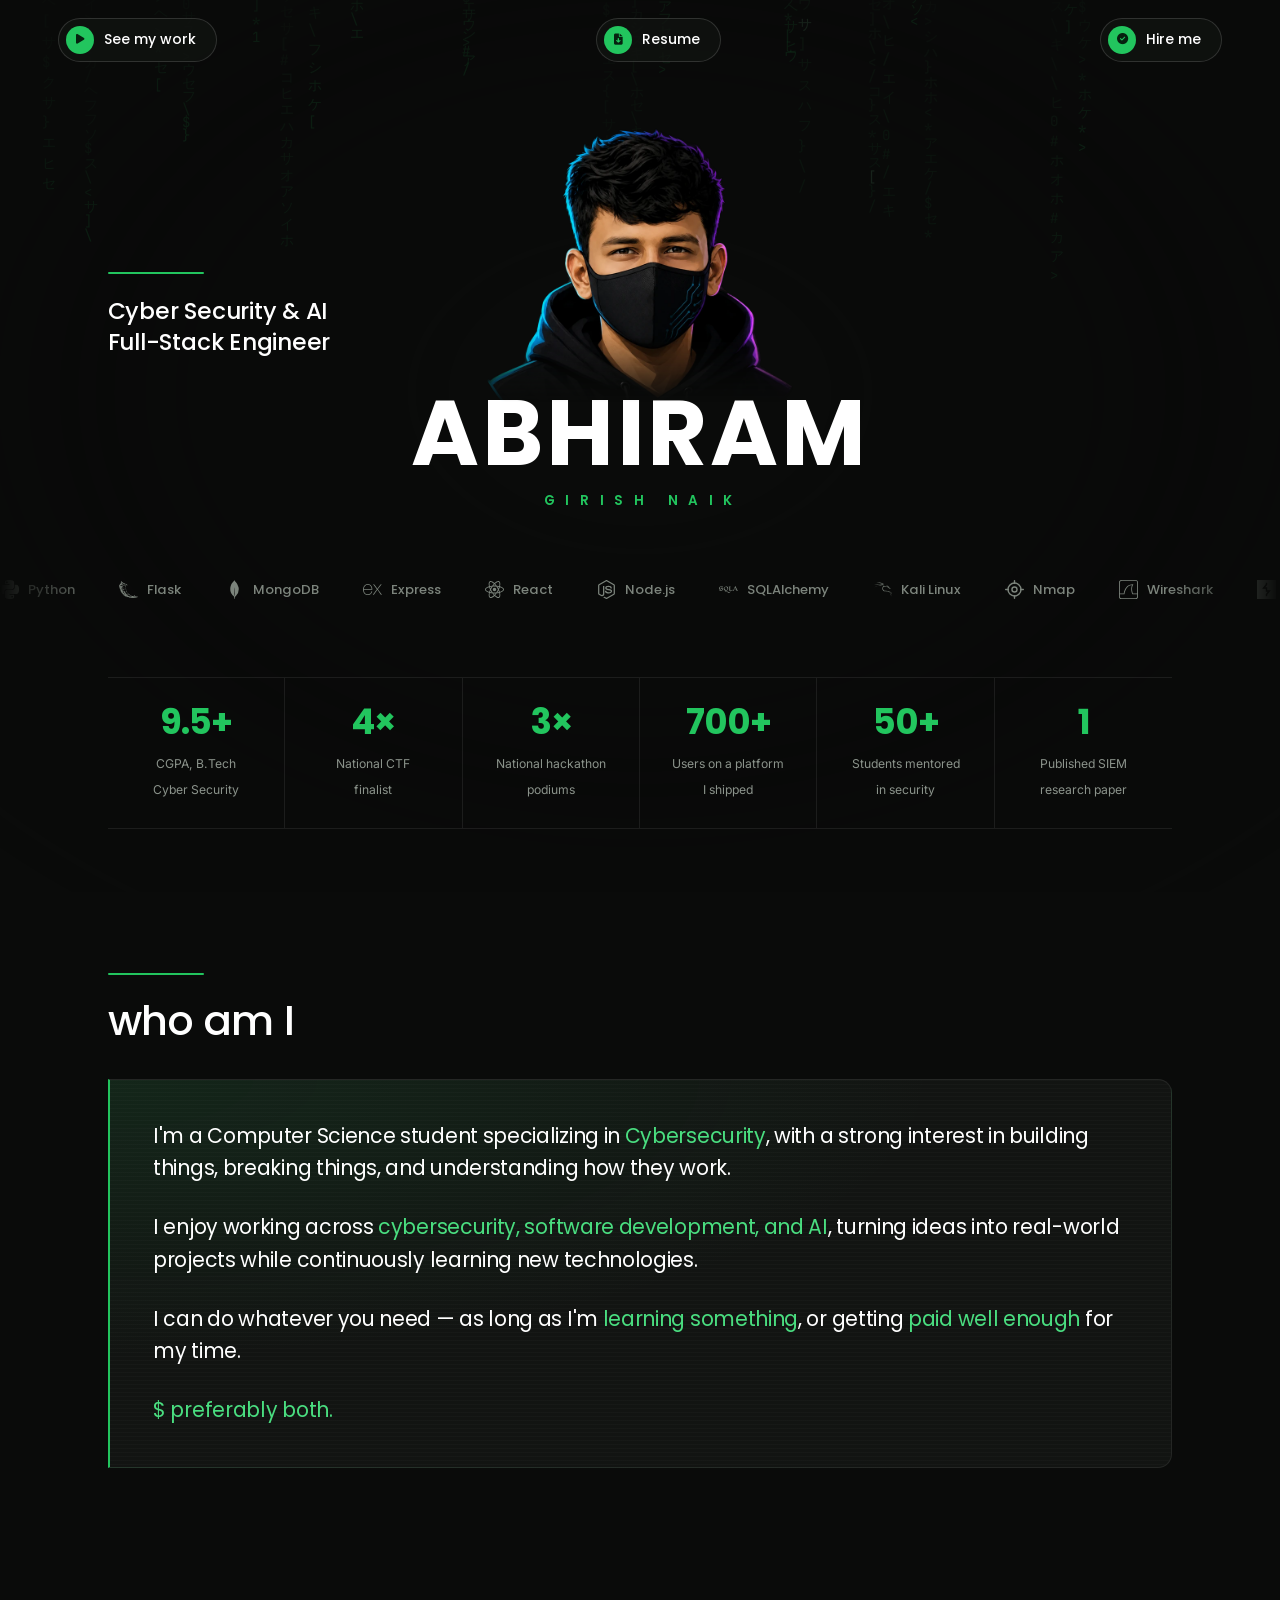
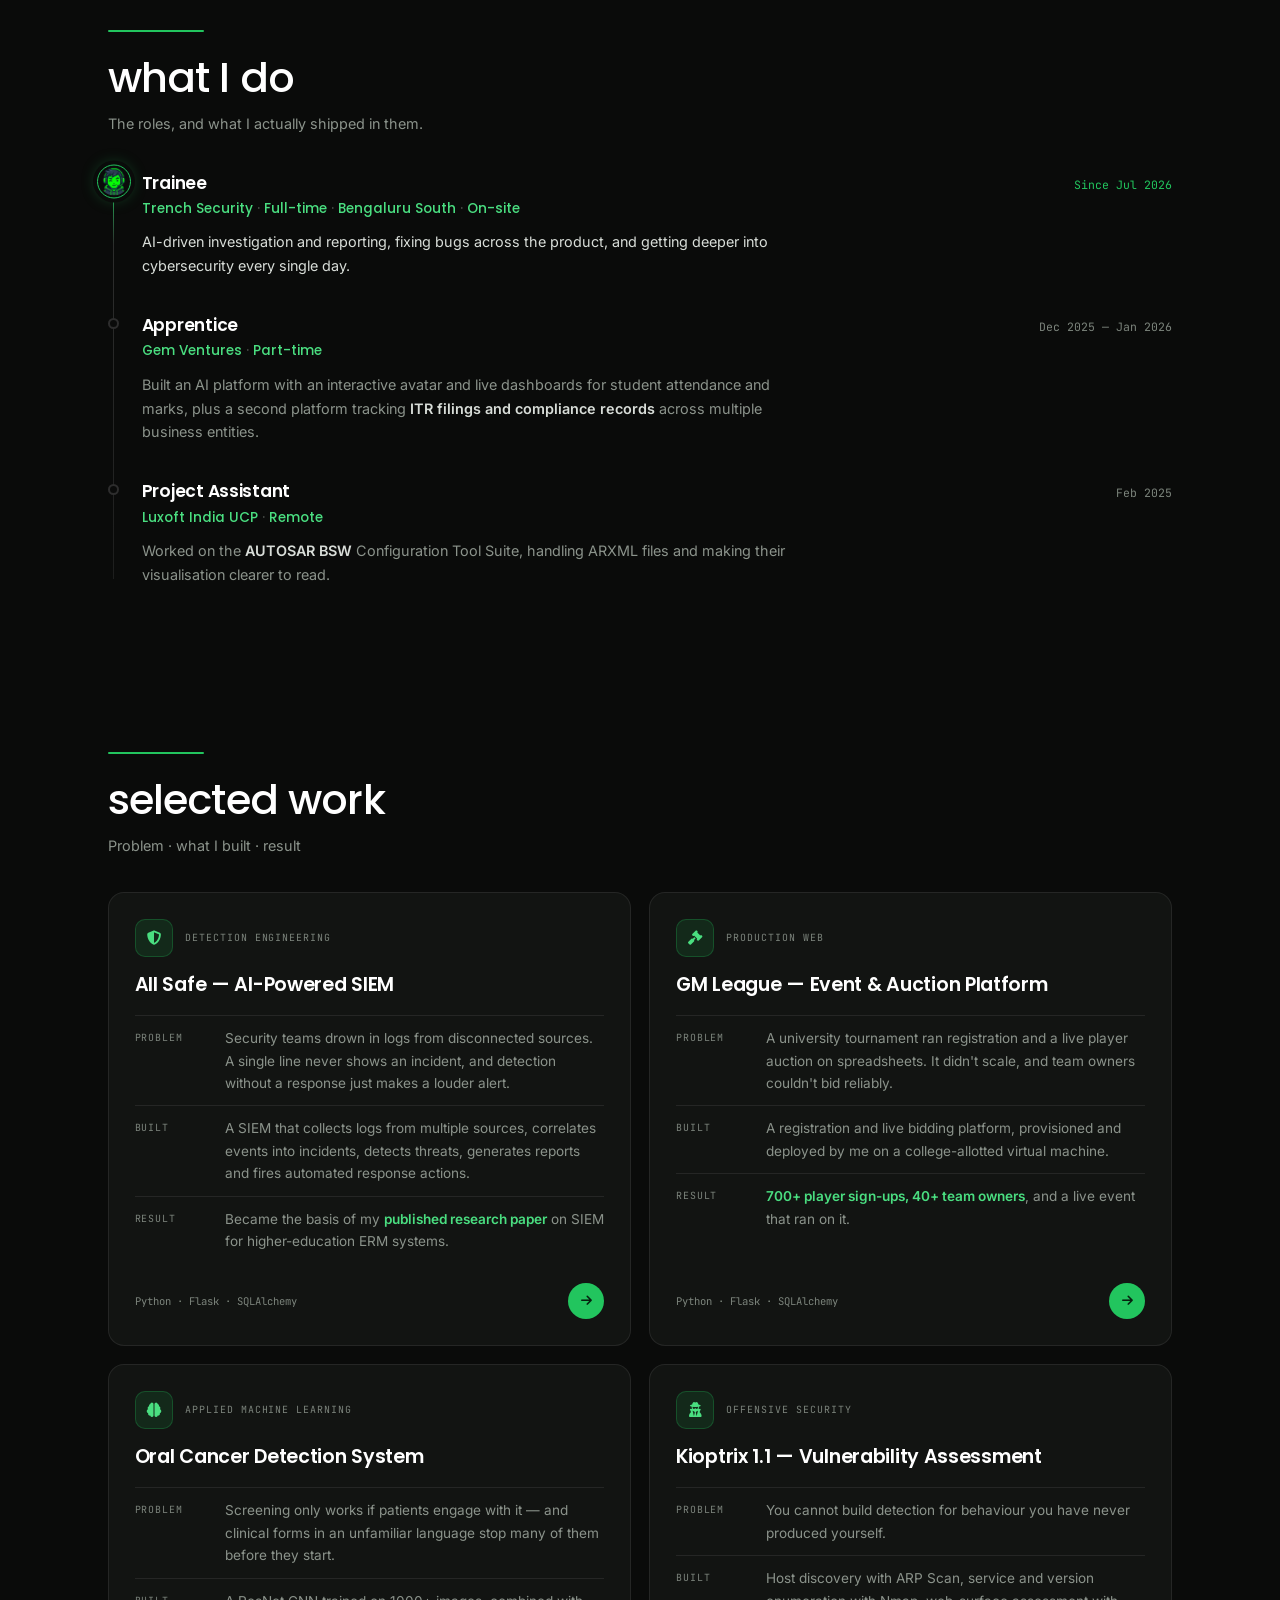
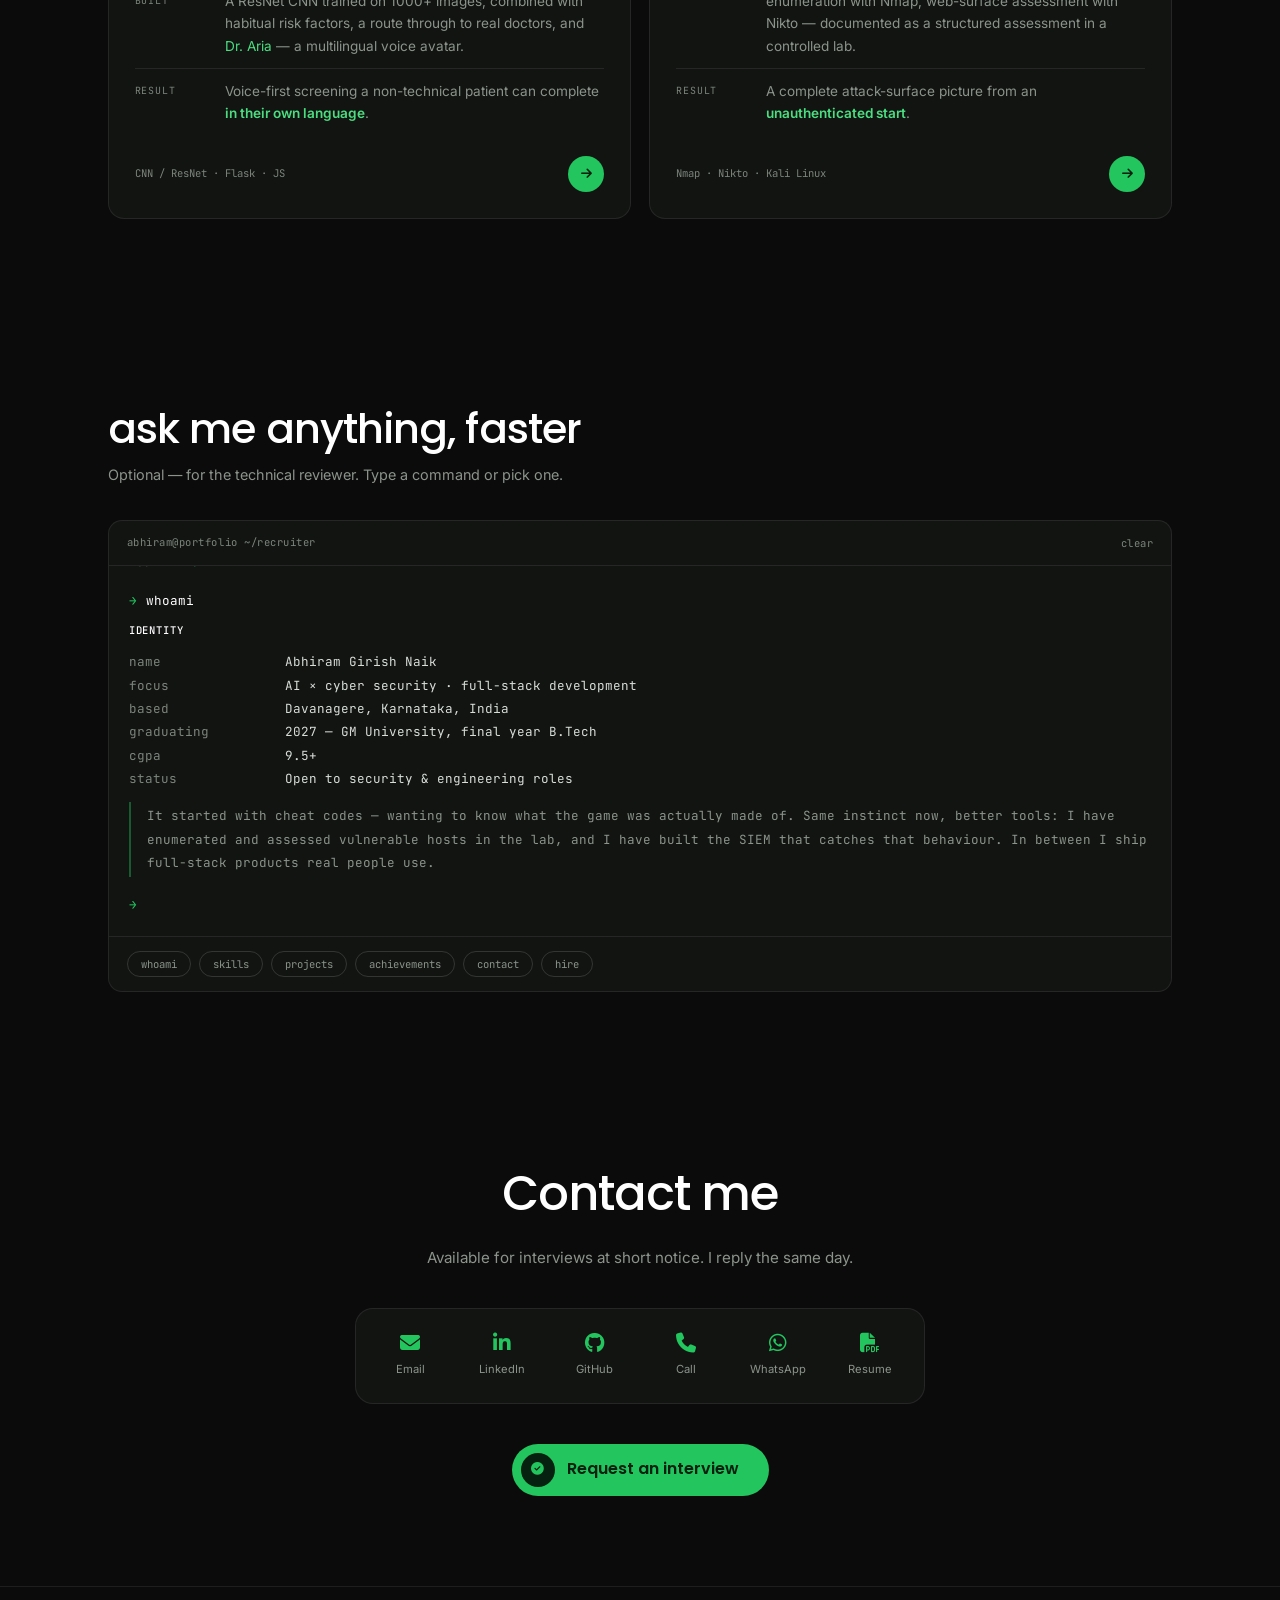
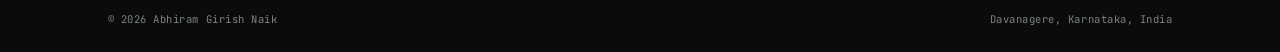
==== commit 5de535dc: "Keep only the three employed roles in the experience rail Drops Membership Chair (ACM) and Technical" ====
--- a/index.html
+++ b/index.html
@@ -275,20 +275,6 @@
                 </div>
             </li>
 
-            <li class="climb-step reveal">
-                <div class="job">
-                    <div class="job-head">
-                        <h3>Membership Chair <span>/</span> ACM</h3>
-                        <span class="job-when">Jun 2025 &mdash; Jun 2026</span>
-                    </div>
-                    <p class="job-org">GM University <span>&middot;</span> Part-time</p>
-                    <p class="job-desc">
-                        Grew the ACM Student Chapter through recruitment and team building, ran
-                        the <b>DSP engagement initiative</b>, and helped build the chapter's
-                        webpage.
-                    </p>
-                </div>
-            </li>
 
             <li class="climb-step reveal">
                 <div class="job">
@@ -304,21 +290,6 @@
                 </div>
             </li>
 
-            <li class="climb-step reveal">
-                <div class="job">
-                    <div class="job-head">
-                        <h3>Technical Secretary <span>/</span> Student Affairs</h3>
-                        <span class="job-when">Jun 2023 &mdash; Jun 2026</span>
-                    </div>
-                    <p class="job-org">GM University <span>&middot;</span> Part-time</p>
-                    <p class="job-desc">
-                        Led a team of 100+ and co-organised IGNITRON, the university's
-                        national-level technical fest, two years running &mdash; <b>50+ events</b>
-                        including CTFs and 24-hour hackathons, and <b>5 technical clubs</b>
-                        launched.
-                    </p>
-                </div>
-            </li>
 
         </ol>
     </div>
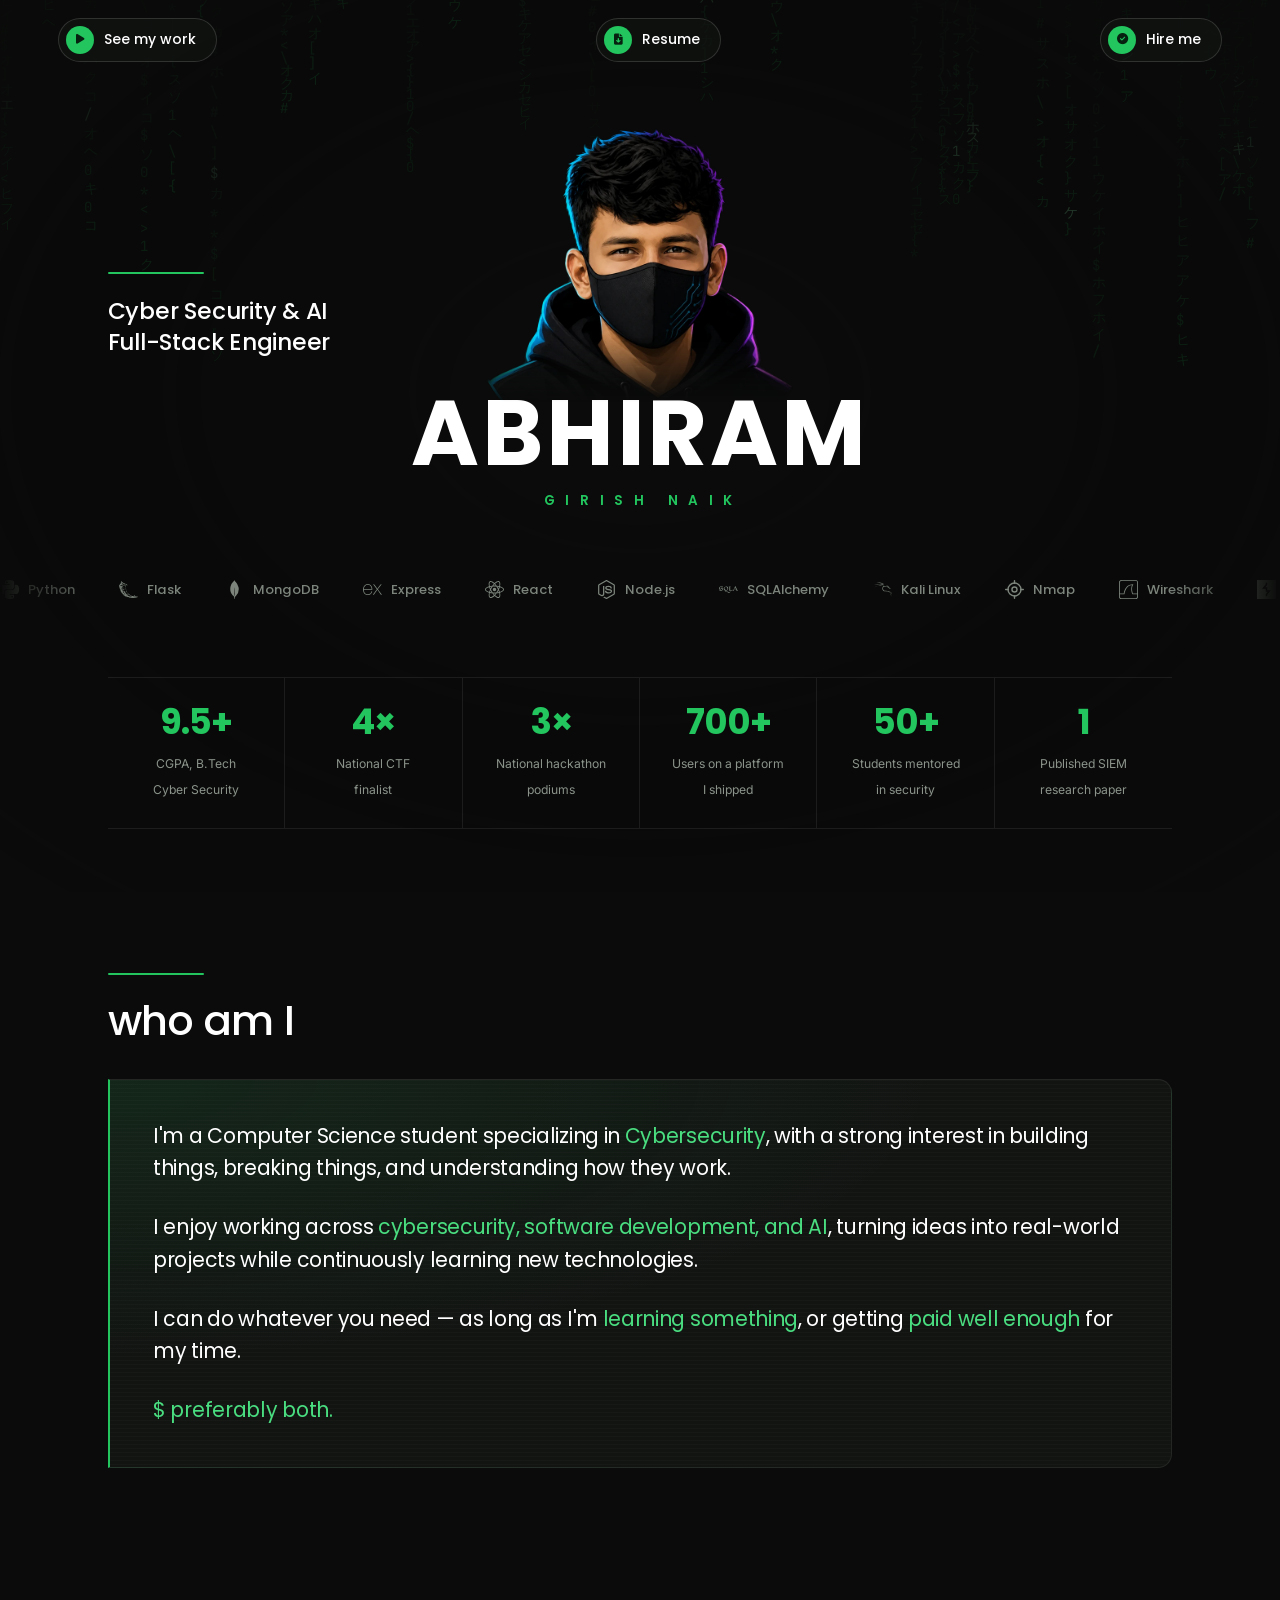
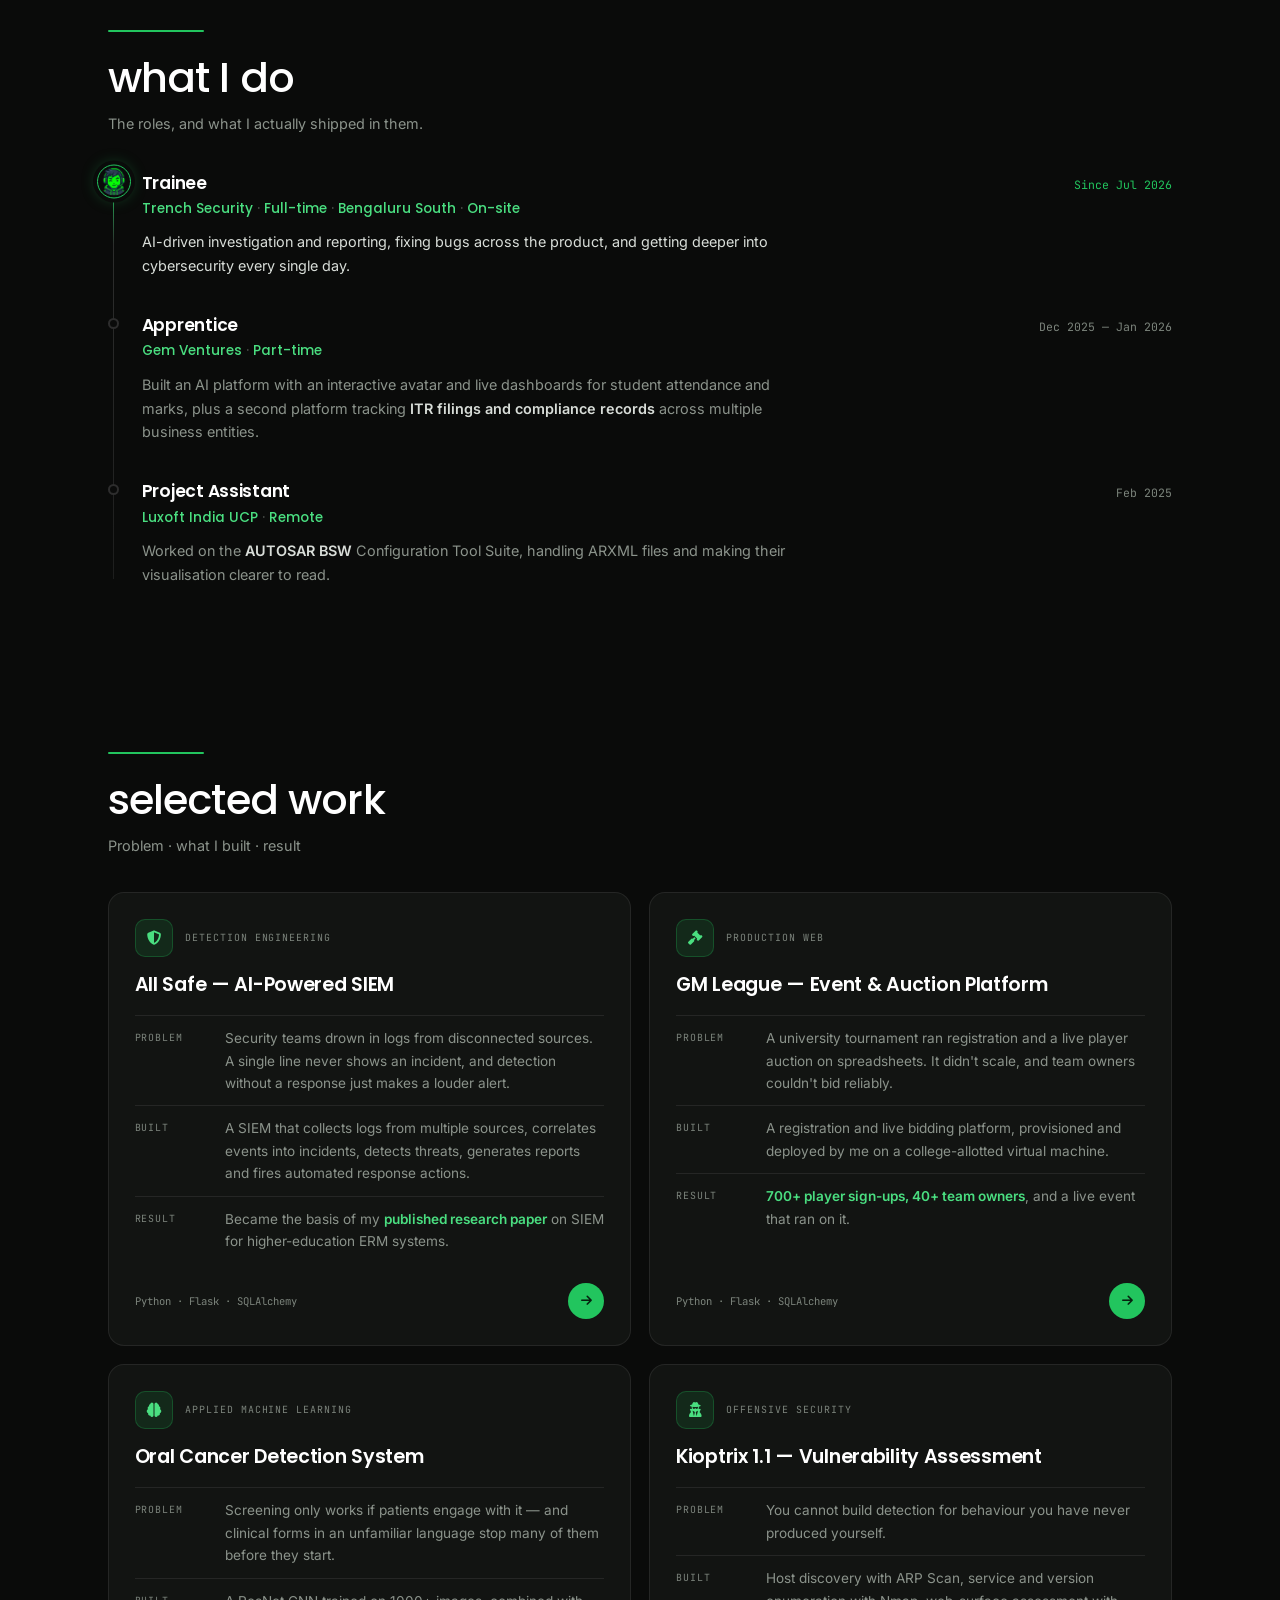
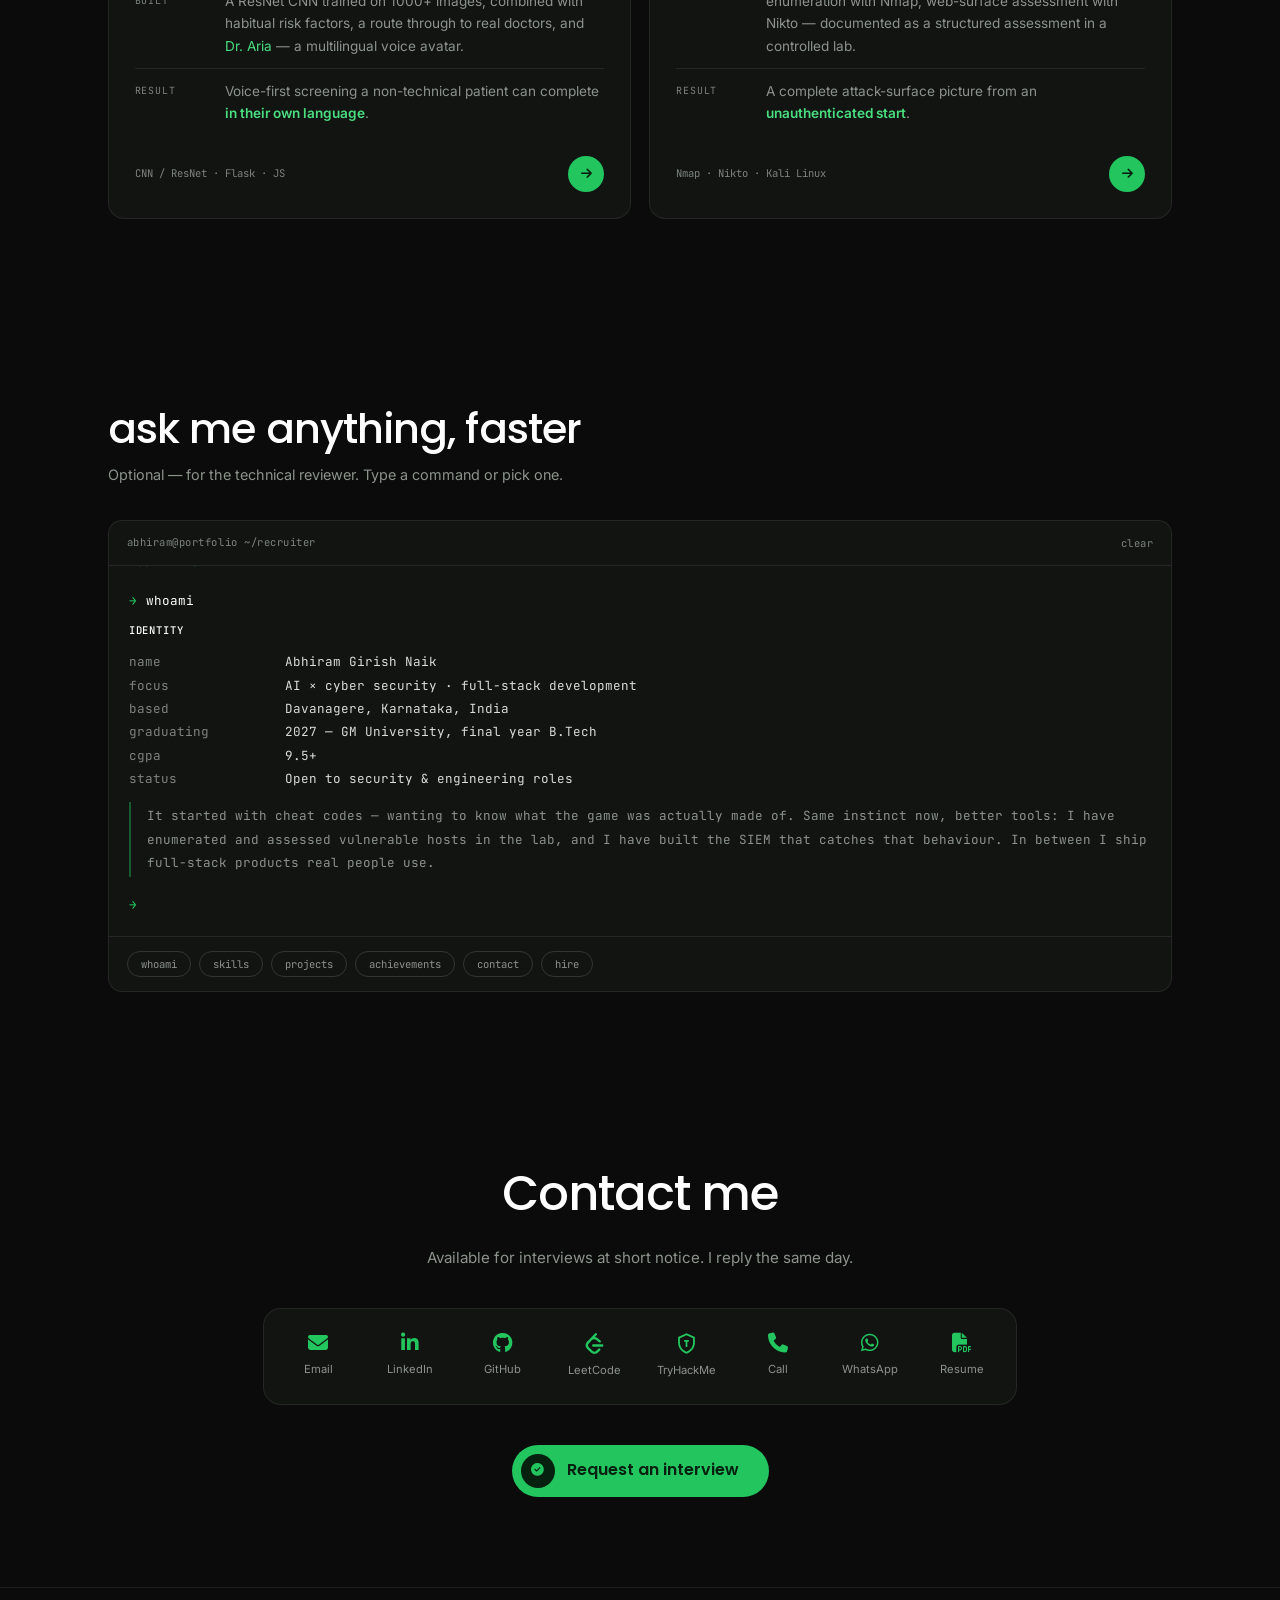
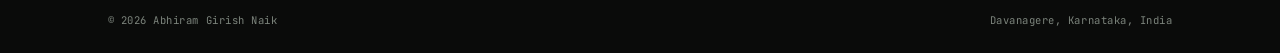
==== commit 36a631ec: "Add LeetCode and TryHackMe to the contact row Font Awesome 6.4 ships no glyph for either, so both ma" ====
--- a/index.html
+++ b/index.html
@@ -423,6 +423,14 @@
             <a href="https://github.com/abhiramnaik33" target="_blank" rel="noopener" class="soc">
                 <i class="fa-brands fa-github"></i><span>GitHub</span>
             </a>
+            <!-- Font Awesome 6.4 has no LeetCode or TryHackMe glyph, so both are
+                 inline SVGs — same approach the hero toolbelt already uses. -->
+            <a href="https://leetcode.com/u/abhiramnaik/" target="_blank" rel="noopener" class="soc">
+                <svg viewBox="0 0 24 24" aria-hidden="true"><path d="M13.483 0a1.374 1.374 0 0 0-.961.438L7.116 6.226l-3.854 4.126a5.266 5.266 0 0 0-1.209 2.104 5.35 5.35 0 0 0-.125.513 5.527 5.527 0 0 0 .062 2.362 5.83 5.83 0 0 0 .349 1.017 5.938 5.938 0 0 0 1.271 1.818l4.277 4.193.039.038c2.248 2.165 5.852 2.133 8.063-.074l2.396-2.392c.54-.54.54-1.414.003-1.955a1.378 1.378 0 0 0-1.951-.003l-2.396 2.392a3.021 3.021 0 0 1-4.205.038l-.02-.019-4.276-4.193c-.652-.64-.972-1.469-.948-2.263a2.68 2.68 0 0 1 .066-.523 2.545 2.545 0 0 1 .619-1.164L9.13 8.114c1.058-1.134 3.204-1.27 4.43-.278l3.501 2.831c.593.48 1.461.387 1.94-.207a1.384 1.384 0 0 0-.207-1.943l-3.5-2.831c-.8-.647-1.766-1.045-2.774-1.202l2.015-2.158A1.384 1.384 0 0 0 13.483 0zm-2.866 12.815a1.38 1.38 0 0 0-1.38 1.382 1.38 1.38 0 0 0 1.38 1.382H20.79a1.38 1.38 0 0 0 1.38-1.382 1.38 1.38 0 0 0-1.38-1.382z"/></svg><span>LeetCode</span>
+            </a>
+            <a href="https://tryhackme.com/p/abhiramgirishnaik" target="_blank" rel="noopener" class="soc">
+                <svg viewBox="0 0 24 24" aria-hidden="true"><path d="M12 .3 2.4 4.6v6.5c0 5.5 4 10.7 9.6 12.6 5.6-1.9 9.6-7.1 9.6-12.6V4.6zm0 2.2 7.5 3.4v5.2c0 4.4-3.1 8.6-7.5 10.3-4.4-1.7-7.5-5.9-7.5-10.3V5.9zM9.3 8.1v2h1.7v6h2v-6h1.7v-2z"/></svg><span>TryHackMe</span>
+            </a>
             <a href="tel:+916363962653" class="soc">
                 <i class="fa-solid fa-phone"></i><span>Call</span>
             </a>
--- a/style.css
+++ b/style.css
@@ -589,6 +589,8 @@
 }
 .soc:hover { background: var(--green-soft); transform: translateY(-3px); }
 .soc i { font-size: 1.25rem; color: var(--green); }
+/* the two inline-SVG marks sit on the same optical line as the icon-font ones */
+.soc svg { width: 21px; height: 21px; fill: var(--green); display: block; }
 .soc span { font-size: 0.7rem; color: var(--muted); }
 .soc:hover span { color: var(--white); }
 
@@ -794,6 +796,7 @@
 
     .btn-big { background: #fff !important; color: #000 !important; border: 1px solid #000; }
     .soc i { color: #000 !important; }
+    .soc svg { fill: #000 !important; }
     .soc span { color: #000 !important; }
 
     /* icons alone say nothing on paper — print the actual destination */
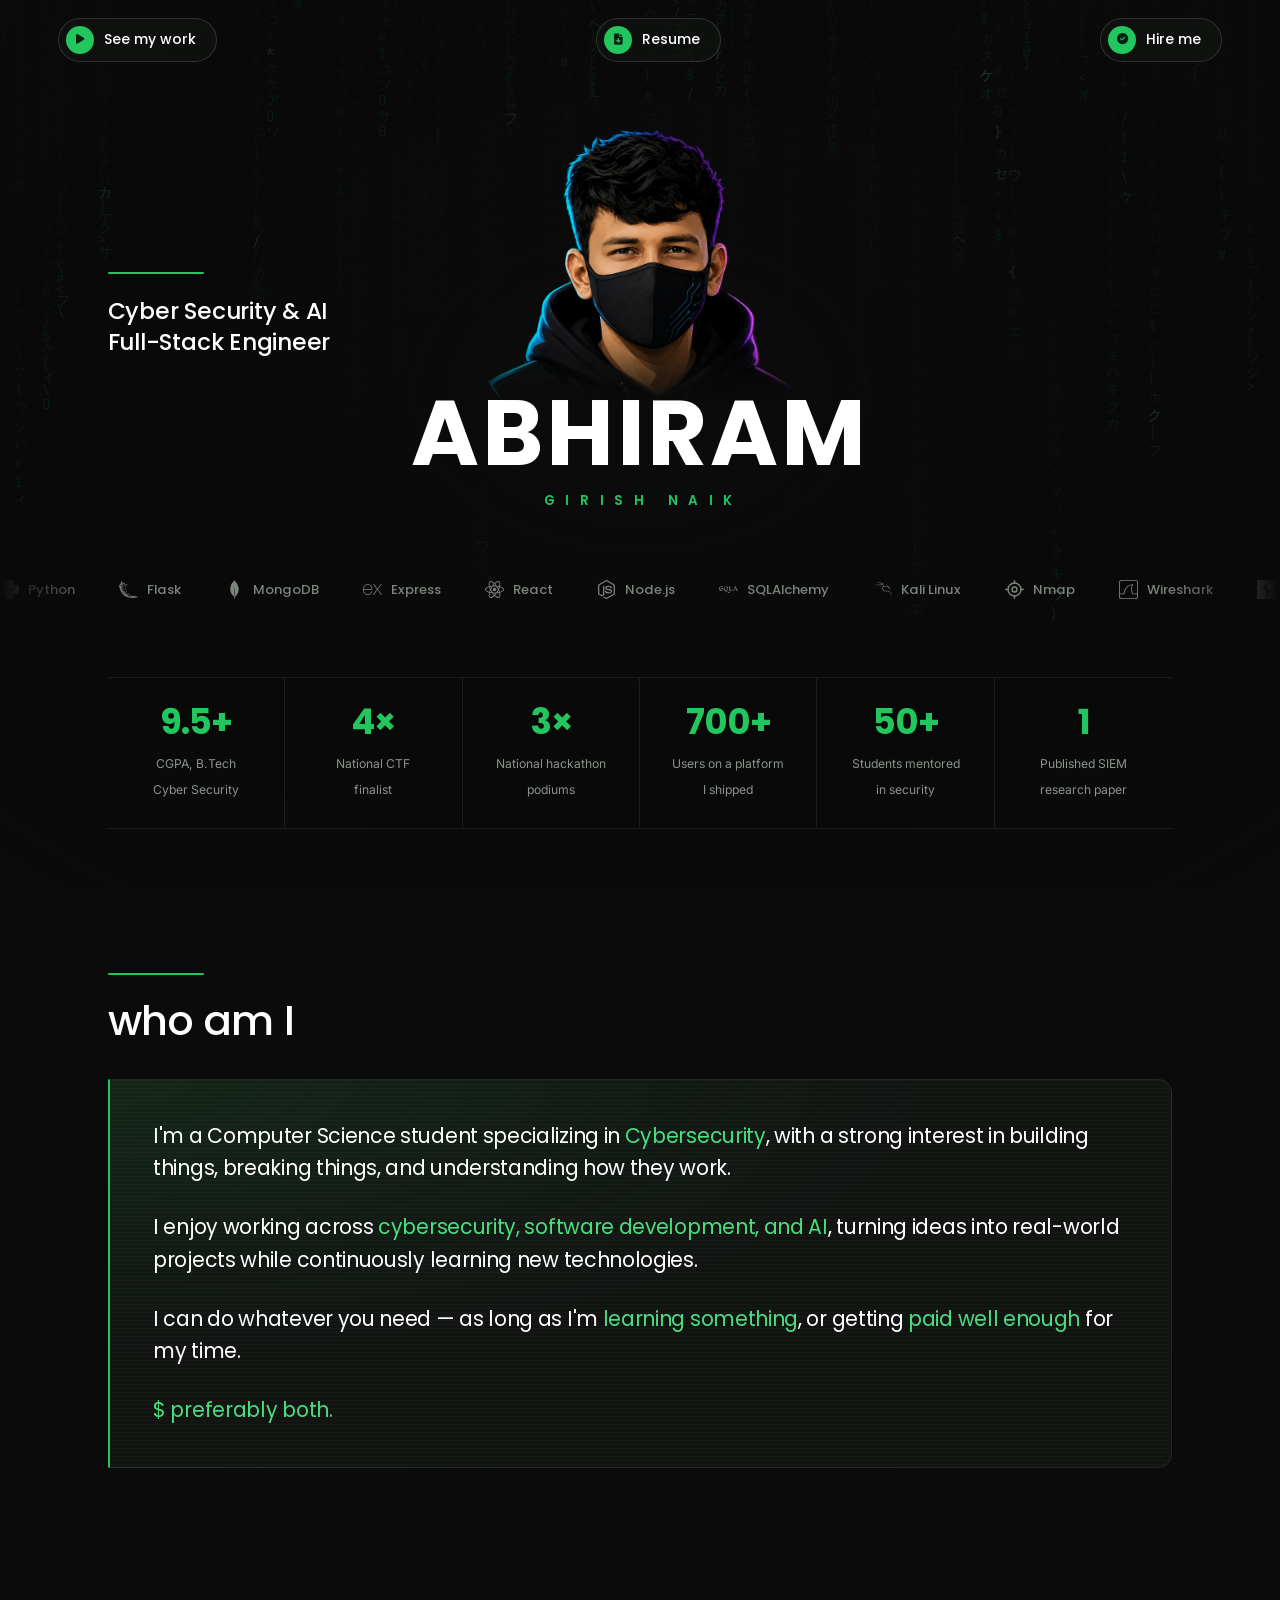
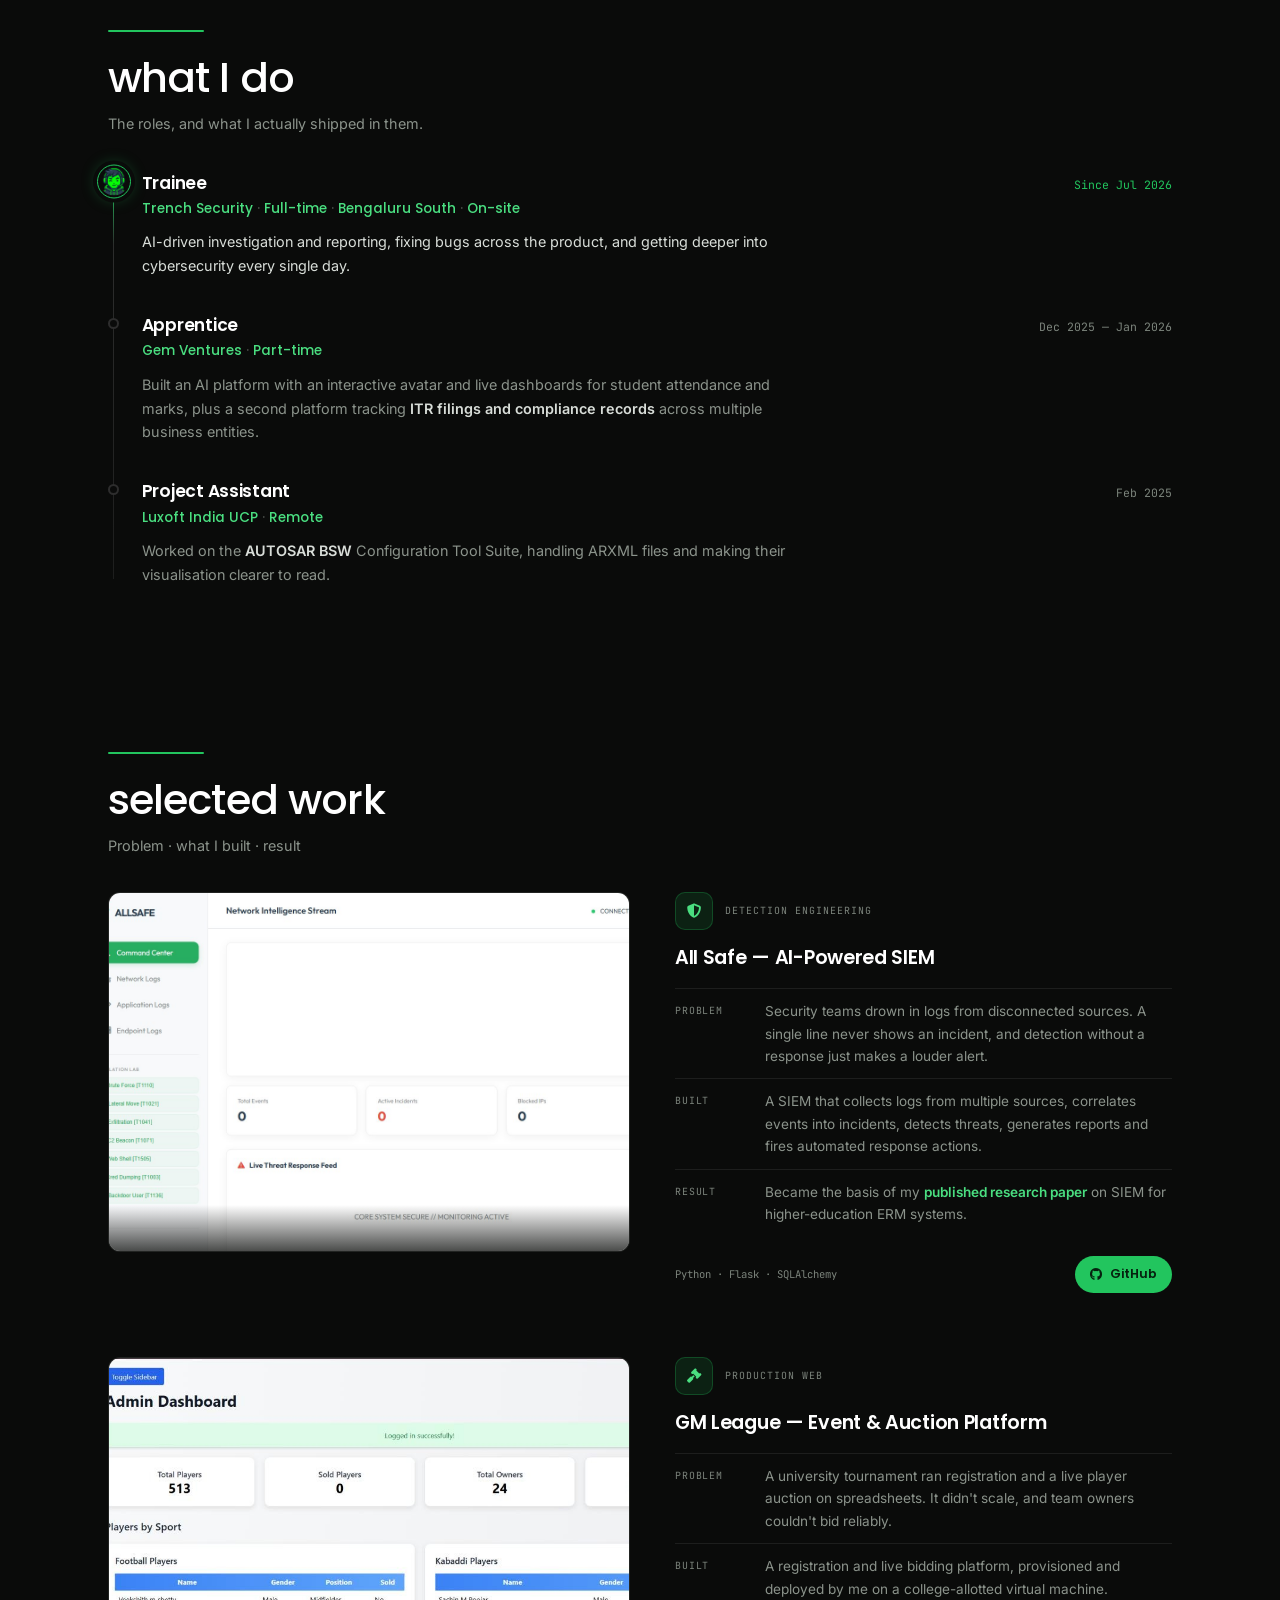
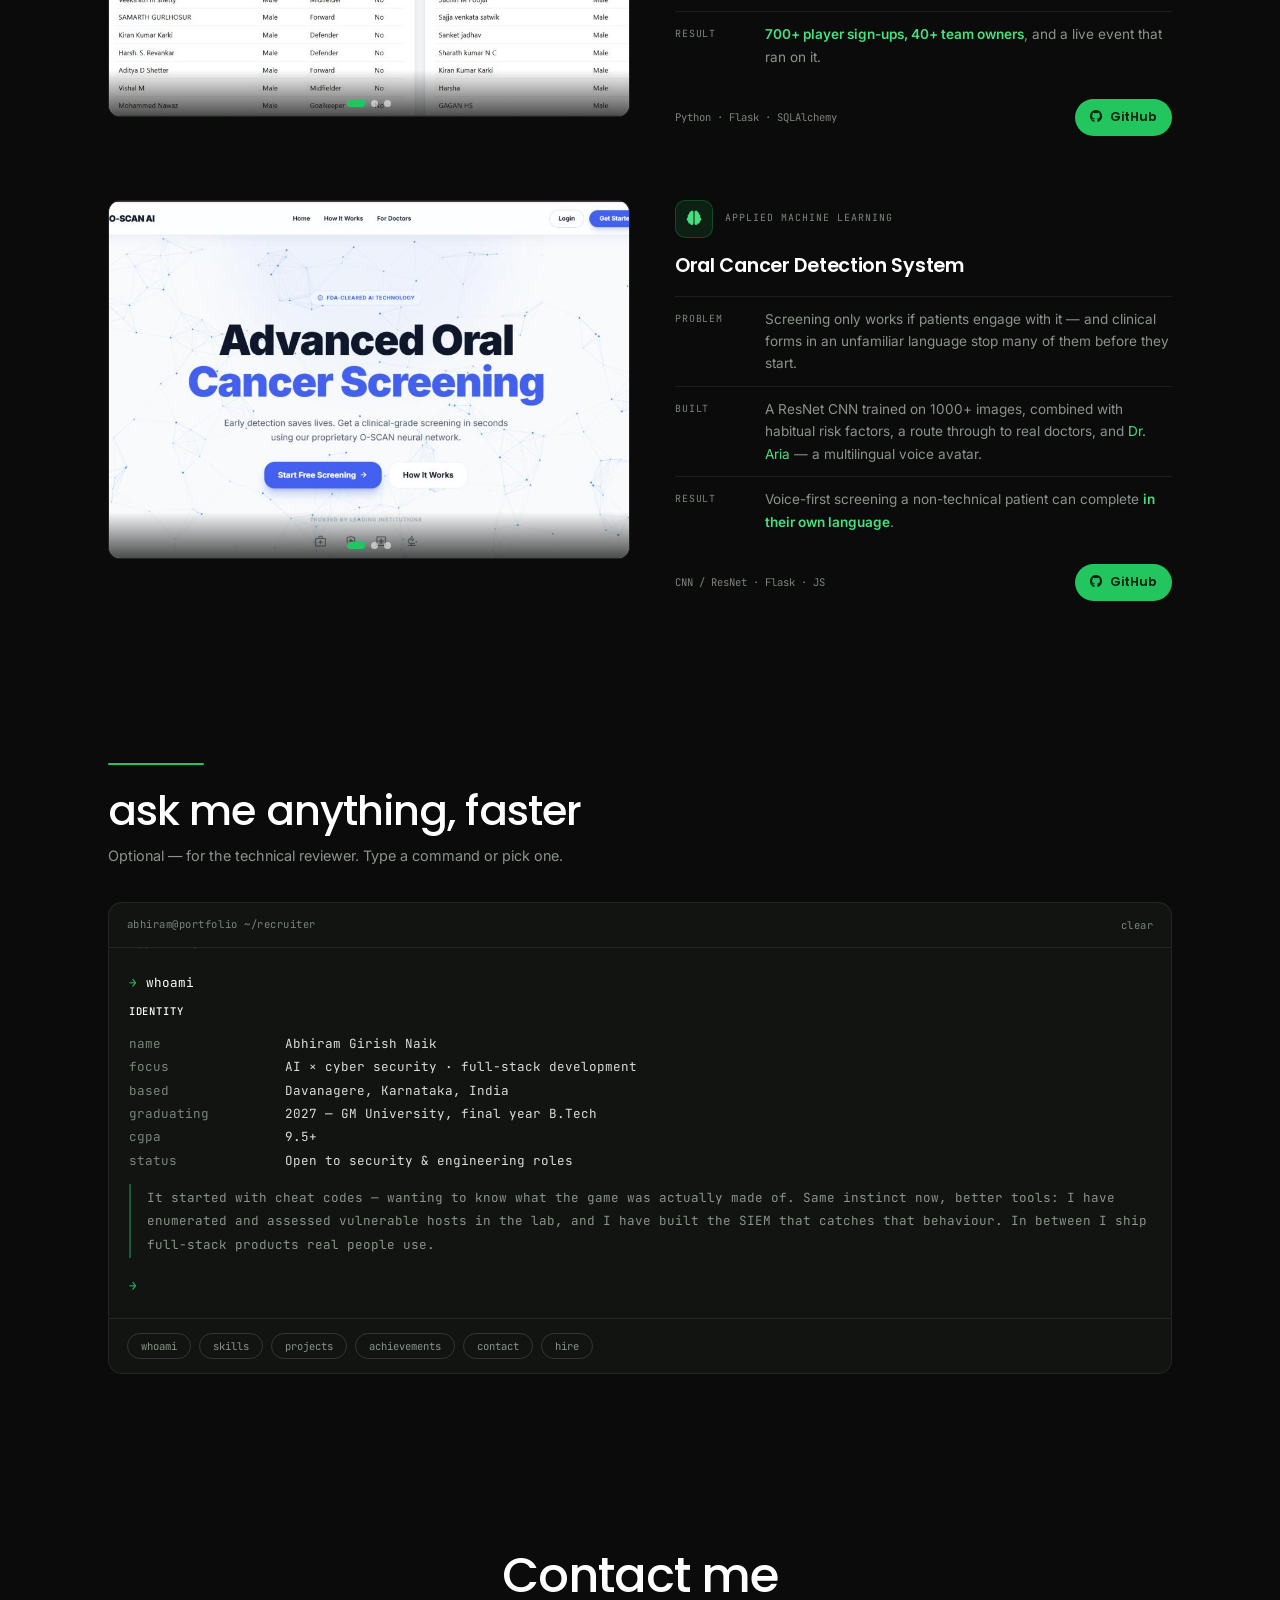
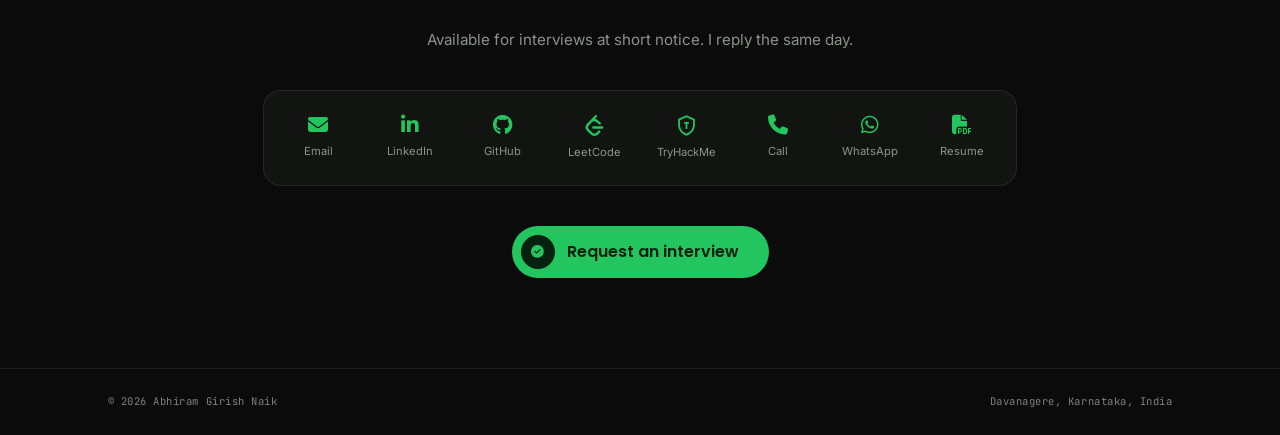
==== commit c1f279a2: "Rebuild selected work: three projects, screenshots, GitHub links - Drops the Kioptrix assessment, le" ====
--- a/index.html
+++ b/index.html
@@ -304,6 +304,11 @@
 
         <div class="work-grid">
             <article class="work-card reveal" id="p-allsafe">
+                <div class="shots" data-shots="allsafe" hidden>
+                    <div class="shots-track"></div>
+                    <div class="shots-dots" role="tablist" aria-label="Screenshots"></div>
+                </div>
+                <div class="work-body">
                 <div class="work-top">
                     <span class="work-ic"><i class="fa-solid fa-shield-halved"></i></span>
                     <span class="work-tag">Detection engineering</span>
@@ -316,11 +321,17 @@
                 </dl>
                 <div class="work-foot">
                     <span class="work-stack">Python · Flask · SQLAlchemy</span>
-                    <button class="go" data-project="allsafe" aria-label="Full breakdown of All Safe"><i class="fa-solid fa-arrow-right"></i></button>
+                    <a class="go" href="https://github.com/abhiramnaik33/allsafe_HACKMALENADU" target="_blank" rel="noopener" aria-label="All Safe on GitHub"><i class="fa-brands fa-github"></i><span>GitHub</span></a>
+                </div>
                 </div>
             </article>
 
             <article class="work-card reveal" id="p-gmleague">
+                <div class="shots" data-shots="gmleague" hidden>
+                    <div class="shots-track"></div>
+                    <div class="shots-dots" role="tablist" aria-label="Screenshots"></div>
+                </div>
+                <div class="work-body">
                 <div class="work-top">
                     <span class="work-ic"><i class="fa-solid fa-gavel"></i></span>
                     <span class="work-tag">Production web</span>
@@ -333,11 +344,17 @@
                 </dl>
                 <div class="work-foot">
                     <span class="work-stack">Python · Flask · SQLAlchemy</span>
-                    <button class="go" data-project="gmleague" aria-label="Full breakdown of GM League"><i class="fa-solid fa-arrow-right"></i></button>
+                    <a class="go" href="https://github.com/abhiramnaik33/GML-EMS" target="_blank" rel="noopener" aria-label="GM League on GitHub"><i class="fa-brands fa-github"></i><span>GitHub</span></a>
+                </div>
                 </div>
             </article>
 
             <article class="work-card reveal" id="p-cancer">
+                <div class="shots" data-shots="oscan" hidden>
+                    <div class="shots-track"></div>
+                    <div class="shots-dots" role="tablist" aria-label="Screenshots"></div>
+                </div>
+                <div class="work-body">
                 <div class="work-top">
                     <span class="work-ic"><i class="fa-solid fa-brain"></i></span>
                     <span class="work-tag">Applied machine learning</span>
@@ -350,26 +367,11 @@
                 </dl>
                 <div class="work-foot">
                     <span class="work-stack">CNN / ResNet · Flask · JS</span>
-                    <button class="go" data-project="cancer" aria-label="Full breakdown of Oral Cancer Detection"><i class="fa-solid fa-arrow-right"></i></button>
+                    <a class="go" href="https://github.com/abhiramnaik33/O-SCAN" target="_blank" rel="noopener" aria-label="Oral Cancer Detection System on GitHub"><i class="fa-brands fa-github"></i><span>GitHub</span></a>
+                </div>
                 </div>
             </article>
 
-            <article class="work-card reveal" id="p-kioptrix">
-                <div class="work-top">
-                    <span class="work-ic"><i class="fa-solid fa-user-secret"></i></span>
-                    <span class="work-tag">Offensive security</span>
-                </div>
-                <h3>Kioptrix 1.1 — Vulnerability Assessment</h3>
-                <dl class="par">
-                    <div><dt>Problem</dt><dd>You cannot build detection for behaviour you have never produced yourself.</dd></div>
-                    <div><dt>Built</dt><dd>Host discovery with ARP Scan, service and version enumeration with Nmap, web-surface assessment with Nikto — documented as a structured assessment in a controlled lab.</dd></div>
-                    <div><dt>Result</dt><dd>A complete attack-surface picture from an <b>unauthenticated start</b>.</dd></div>
-                </dl>
-                <div class="work-foot">
-                    <span class="work-stack">Nmap · Nikto · Kali Linux</span>
-                    <button class="go" data-project="kioptrix" aria-label="Full breakdown of Kioptrix assessment"><i class="fa-solid fa-arrow-right"></i></button>
-                </div>
-            </article>
         </div>
     </div>
 </section>
@@ -458,12 +460,6 @@
     </div>
 </footer>
 
-<div class="modal" id="modal" aria-hidden="true" role="dialog" aria-modal="true">
-    <div class="modal-panel" role="document" tabindex="-1">
-        <button class="modal-close" id="modal-close" aria-label="Close"><i class="fa-solid fa-xmark"></i></button>
-        <div id="modal-body"></div>
-    </div>
-</div>
 
 <script src="script.js"></script>
 </body>
--- a/style.css
+++ b/style.css
@@ -431,15 +431,19 @@
 .job-desc b { color: var(--text); font-weight: 600; }
 
 /* ── SELECTED WORK ───────────────────────────────────────────────────────── */
-.work-grid { display: grid; grid-template-columns: repeat(2, 1fr); gap: 18px; }
-
+.work-grid { display: grid; gap: clamp(38px, 5vw, 64px); }
+
+/* No card chrome, matching the experience rail. The screenshot is the only
+   framed element — it needs an edge, the prose does not. */
 .work-card {
-    display: flex; flex-direction: column;
-    background: var(--card); border: 1px solid var(--line);
-    border-radius: 16px; padding: 26px;
-    transition: border-color 0.3s ease, transform 0.3s var(--ease);
-}
-.work-card:hover { border-color: rgba(34, 197, 94, 0.45); transform: translateY(-3px); }
+    display: grid;
+    grid-template-columns: minmax(0, 1.05fr) minmax(0, 1fr);
+    gap: clamp(26px, 3.5vw, 48px);
+    align-items: start;
+}
+/* a project with no screenshots yet gives its text the full width */
+.work-card:has(.shots[hidden]) { grid-template-columns: minmax(0, 1fr); }
+.work-body { min-width: 0; }
 
 .work-top { display: flex; align-items: center; gap: 12px; margin-bottom: 16px; }
 .work-ic {
@@ -453,6 +457,57 @@
     letter-spacing: 0.1em; text-transform: uppercase; color: var(--dim);
 }
 
+/* Screenshot strip. Stays `hidden` until script.js finds at least one file,
+   so a project with no shots yet simply shows no empty frame. */
+.shots {
+    position: relative;
+    margin: 0;
+    border: 1px solid var(--line);
+    border-radius: 12px;
+    overflow: hidden;
+    background: var(--bg-2);
+}
+.shots-track {
+    display: flex;
+    scroll-snap-type: x mandatory;
+    overflow-x: auto;
+    scrollbar-width: none;
+}
+.shots-track::-webkit-scrollbar { display: none; }
+
+.shots-track img {
+    flex: 0 0 100%;
+    width: 100%;
+    aspect-ratio: 16 / 11;
+    object-fit: cover;
+    object-position: top center;   /* app screenshots carry their meaning up top */
+    scroll-snap-align: center;
+    display: block;
+}
+
+/* app screenshots are usually light, and white dots vanish on them — this
+   scrim guarantees the controls read whatever the shot looks like */
+.shots::after {
+    content: ''; position: absolute; left: 0; right: 0; bottom: 0;
+    height: 46px; pointer-events: none;
+    background: linear-gradient(180deg, transparent, rgba(6, 8, 6, 0.72));
+}
+.shots-dots {
+    position: absolute; left: 0; right: 0; bottom: 9px; z-index: 1;
+    display: flex; justify-content: center; gap: 6px;
+}
+/* one dot only means one screenshot — nothing to navigate */
+.shots-dots:has(button:only-child) { display: none; }
+
+.shots-dots button {
+    width: 7px; height: 7px; padding: 0;
+    border: none; border-radius: 50%;
+    background: rgba(255, 255, 255, 0.55);
+    cursor: pointer;
+    transition: background 0.25s ease, width 0.25s var(--ease);
+}
+.shots-dots button[aria-selected="true"] { background: var(--green); width: 18px; border-radius: 4px; }
+
 .work-card h3 {
     font-family: var(--head); font-size: 1.2rem; font-weight: 600;
     color: var(--white); letter-spacing: -0.015em; line-height: 1.25;
@@ -480,13 +535,16 @@
 .work-stack { font-family: var(--mono); font-size: 0.66rem; color: var(--dim); }
 
 .go {
-    width: 36px; height: 36px; flex-shrink: 0;
-    display: grid; place-items: center; border-radius: 50%;
+    flex-shrink: 0;
+    display: inline-flex; align-items: center; gap: 8px;
+    padding: 8px 15px; border-radius: 100px;
     background: var(--green); color: #06210f;
-    border: none; cursor: pointer; font-size: 0.78rem;
+    border: none; cursor: pointer;
+    font-family: var(--head); font-size: 0.78rem; font-weight: 600;
     transition: transform 0.3s var(--ease), background 0.3s ease;
 }
-.go:hover { background: var(--green-lt); transform: translateX(3px); }
+.go span { font-size: 0.78rem; }
+.go:hover { background: var(--green-lt); transform: translateY(-2px); }
 
 /* ── ROLES ───────────────────────────────────────────────────────────────── */
 
@@ -613,76 +671,6 @@
     letter-spacing: 0.05em; color: var(--dim);
 }
 
-/* ── MODAL ───────────────────────────────────────────────────────────────── */
-.modal {
-    position: fixed; inset: 0; z-index: 200;
-    background: rgba(4, 5, 4, 0.86);
-    backdrop-filter: blur(6px); -webkit-backdrop-filter: blur(6px);
-    display: flex; align-items: center; justify-content: center;
-    padding: clamp(16px, 4vw, 44px);
-    opacity: 0; visibility: hidden;
-    /* visibility flips instantly on open (so the panel is focusable at once)
-       and is delayed on close so the fade-out is still seen */
-    transition: opacity 0.32s ease, visibility 0s linear 0.32s;
-}
-.modal.open {
-    opacity: 1; visibility: visible;
-    transition: opacity 0.32s ease, visibility 0s linear 0s;
-}
-.modal-panel:focus-visible { outline: none; }
-
-.modal-panel {
-    position: relative; width: 100%; max-width: 660px;
-    max-height: 88vh; overflow-y: auto;
-    background: var(--card); border: 1px solid var(--line-2); border-radius: 18px;
-    padding: clamp(28px, 5vw, 46px);
-    transform: translateY(14px);
-    transition: transform 0.4s var(--ease);
-}
-.modal.open .modal-panel { transform: translateY(0); }
-.modal-panel::-webkit-scrollbar { width: 7px; }
-.modal-panel::-webkit-scrollbar-thumb { background: #262c26; border-radius: 8px; border: none; }
-
-.modal-close {
-    position: absolute; top: 18px; right: 18px;
-    width: 34px; height: 34px; border-radius: 50%;
-    background: rgba(255, 255, 255, 0.05); border: 1px solid var(--line);
-    color: var(--muted); cursor: pointer;
-    transition: color 0.25s ease, border-color 0.25s ease;
-}
-.modal-close:hover { color: var(--green); border-color: var(--green); }
-
-.m-kicker {
-    font-family: var(--mono); font-size: 0.66rem;
-    letter-spacing: 0.11em; text-transform: uppercase;
-    color: var(--green); margin-bottom: 12px;
-}
-.m-title {
-    font-family: var(--head); font-size: clamp(1.4rem, 3vw, 1.95rem);
-    font-weight: 600; color: var(--white);
-    line-height: 1.18; letter-spacing: -0.02em;
-    margin-bottom: 16px; padding-right: 48px;
-}
-.m-lede { color: var(--muted); font-size: 0.95rem; margin-bottom: 26px; }
-.m-sub {
-    font-family: var(--mono); font-size: 0.66rem;
-    letter-spacing: 0.11em; text-transform: uppercase; color: var(--dim);
-    padding-bottom: 11px; border-bottom: 1px solid var(--line); margin-bottom: 16px;
-}
-.m-list { list-style: none; margin-bottom: 30px; }
-.m-list li {
-    position: relative; padding-left: 22px; margin-bottom: 11px;
-    font-size: 0.9rem; color: var(--muted);
-}
-.m-list li::before { content: '▸'; position: absolute; left: 0; color: var(--green); }
-.m-list b { font-weight: 600; color: var(--white); }
-.m-list:last-child { margin-bottom: 0; }
-.m-stack { display: flex; flex-wrap: wrap; gap: 8px; margin-bottom: 28px; }
-.m-stack span {
-    font-family: var(--mono); font-size: 0.66rem; color: var(--muted);
-    border: 1px solid var(--line-2); border-radius: 100px; padding: 4px 12px;
-}
-
 /* ── REVEAL ──────────────────────────────────────────────────────────────── */
 /* Scoped to .js so the page is fully visible if scripts never run. */
 .js .reveal {
@@ -711,7 +699,8 @@
     .hero-left .tick { margin-bottom: 14px; }
     .portrait { width: min(300px, 66vw); }
 
-    .work-grid { grid-template-columns: 1fr; }
+    /* stack the screenshot above the prose once the columns get thin */
+    .work-card { grid-template-columns: minmax(0, 1fr); }
     /* the split stops working once the detail column is under ~300px */
     .job { grid-template-columns: minmax(0, 1fr); gap: 18px; }
     .job .par > div:first-child { border-top: 1px solid var(--line); padding-top: 11px; }
@@ -752,8 +741,8 @@
 
     html, body { background: #fff !important; color: #000 !important; }
 
-    .pillbar, .term, .modal, .hero-matrix,
-    .go, .toolbelt, .climb-rider { display: none !important; }
+    .pillbar, .term, .hero-matrix,
+    .go, .toolbelt, .climb-rider, .shots { display: none !important; }
 
     .wrap, .hero-inner { max-width: 100%; padding: 0 12mm; }
     .section { padding: 10mm 0; }
@@ -772,21 +761,22 @@
     .about-copy em { color: #000 !important; }
 
     .type-lg, .hero-role, .sec-h, .about-copy p, .job h3,
-    .work-card h3, .contact-h, .m-title, .m-list b { color: #000 !important; }
+    .work-card h3, .contact-h { color: #000 !important; }
 
     .sec-sub, .par dd, .contact-sub, .job-desc,
-    .proof-i span, .m-lede, .tool { color: #222 !important; }
+    .proof-i span, .tool { color: #222 !important; }
     .job-desc b { color: #000 !important; }
 
     .type-sm, .work-tag, .work-stack, .par dt,
     .job-org, .job-when,
-    .proof-i strong, .m-sub, .m-kicker { color: #444 !important; }
+    .proof-i strong { color: #444 !important; }
 
     .proof, .proof-i { border-color: #bbb !important; }
 
     .climb-step { break-inside: avoid; page-break-inside: avoid; }
 
-    .work-card, .social {
+    .work-card { break-inside: avoid; page-break-inside: avoid; }
+    .social {
         background: #fff !important;
         border-color: #bbb !important;
         break-inside: avoid; page-break-inside: avoid;
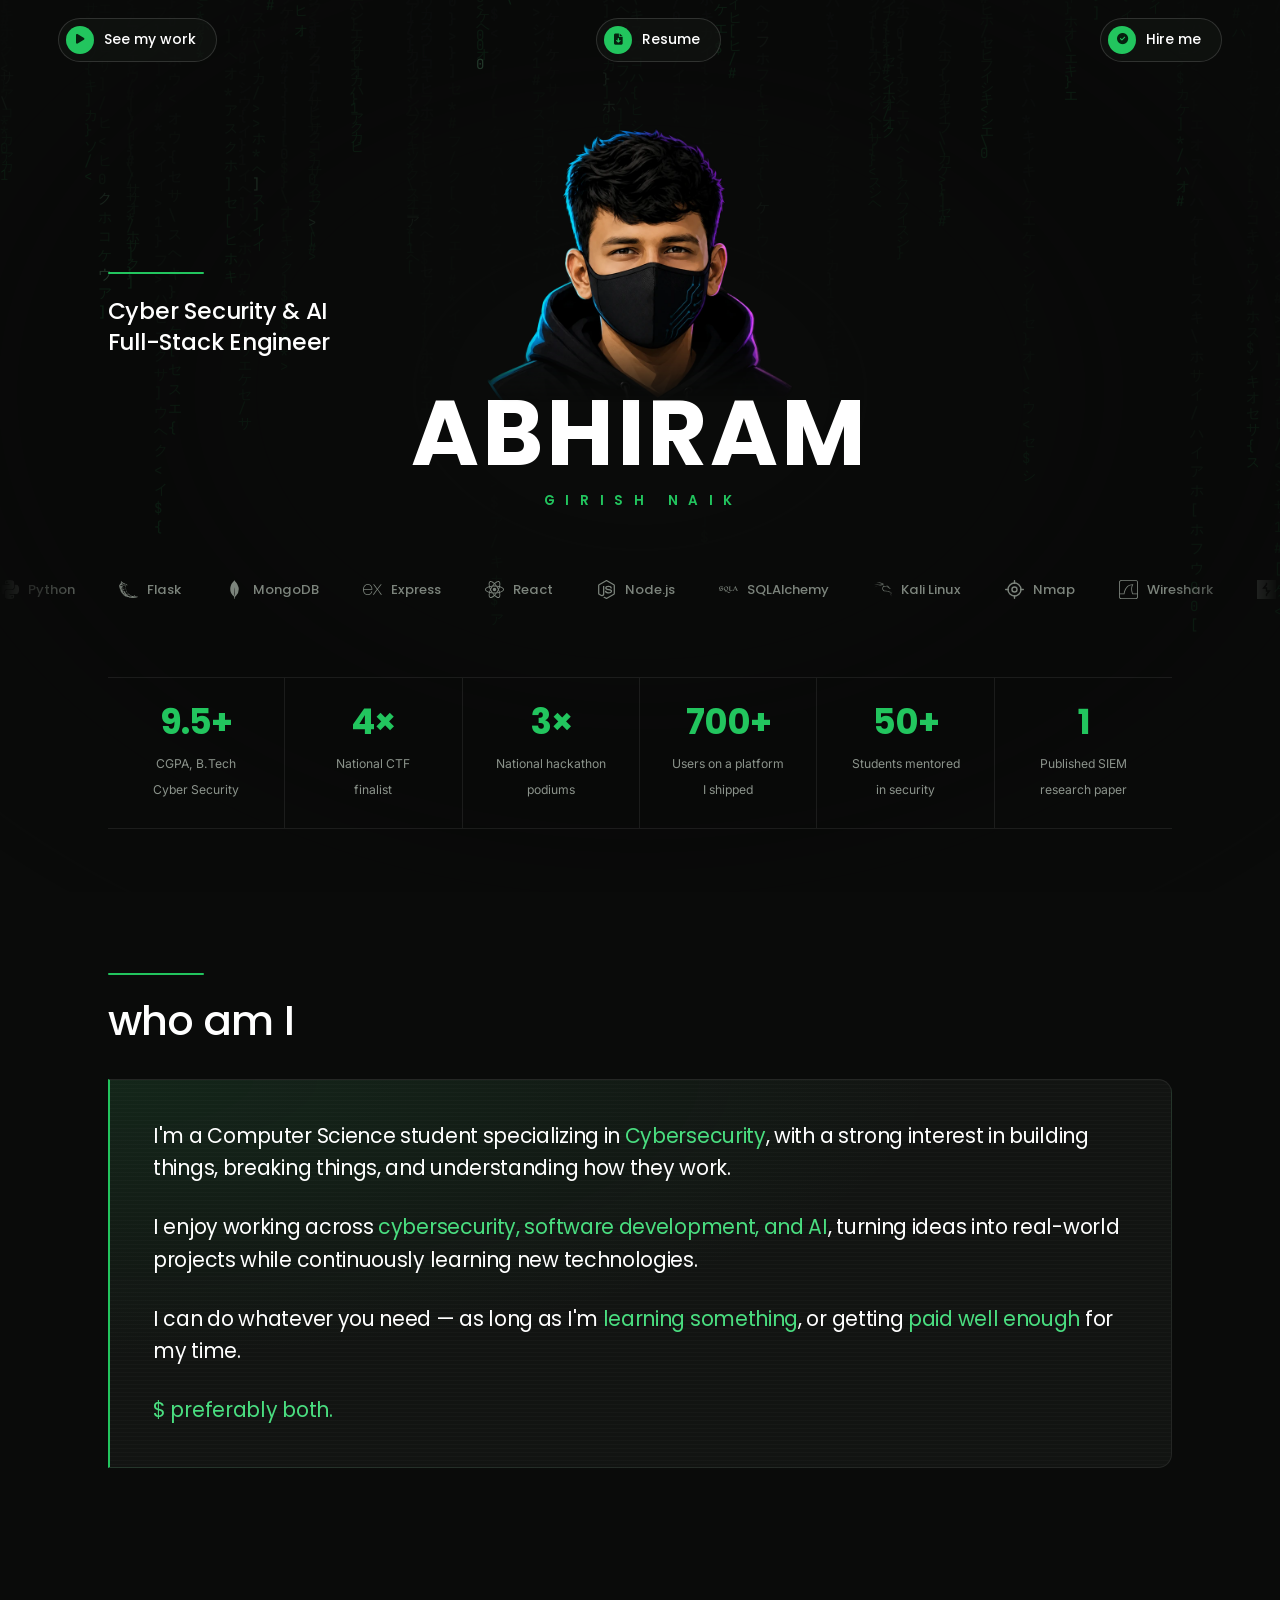
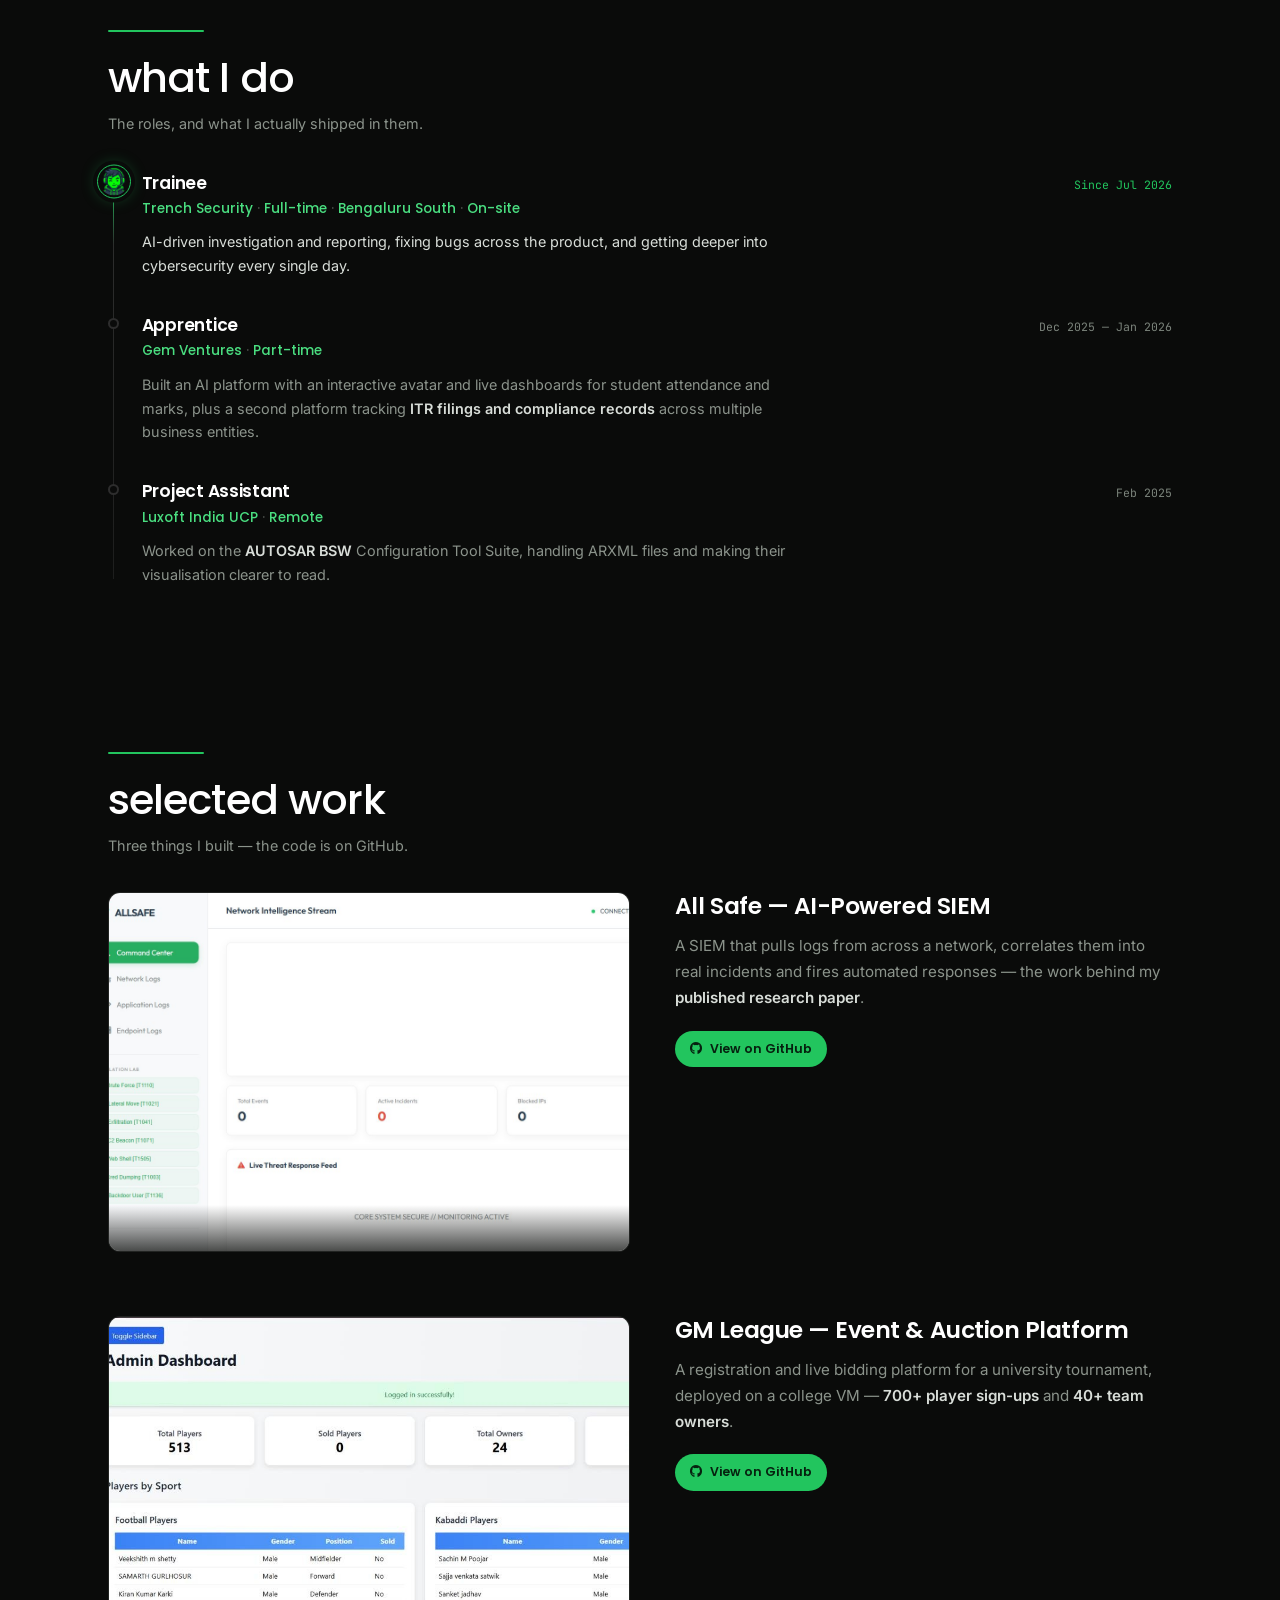
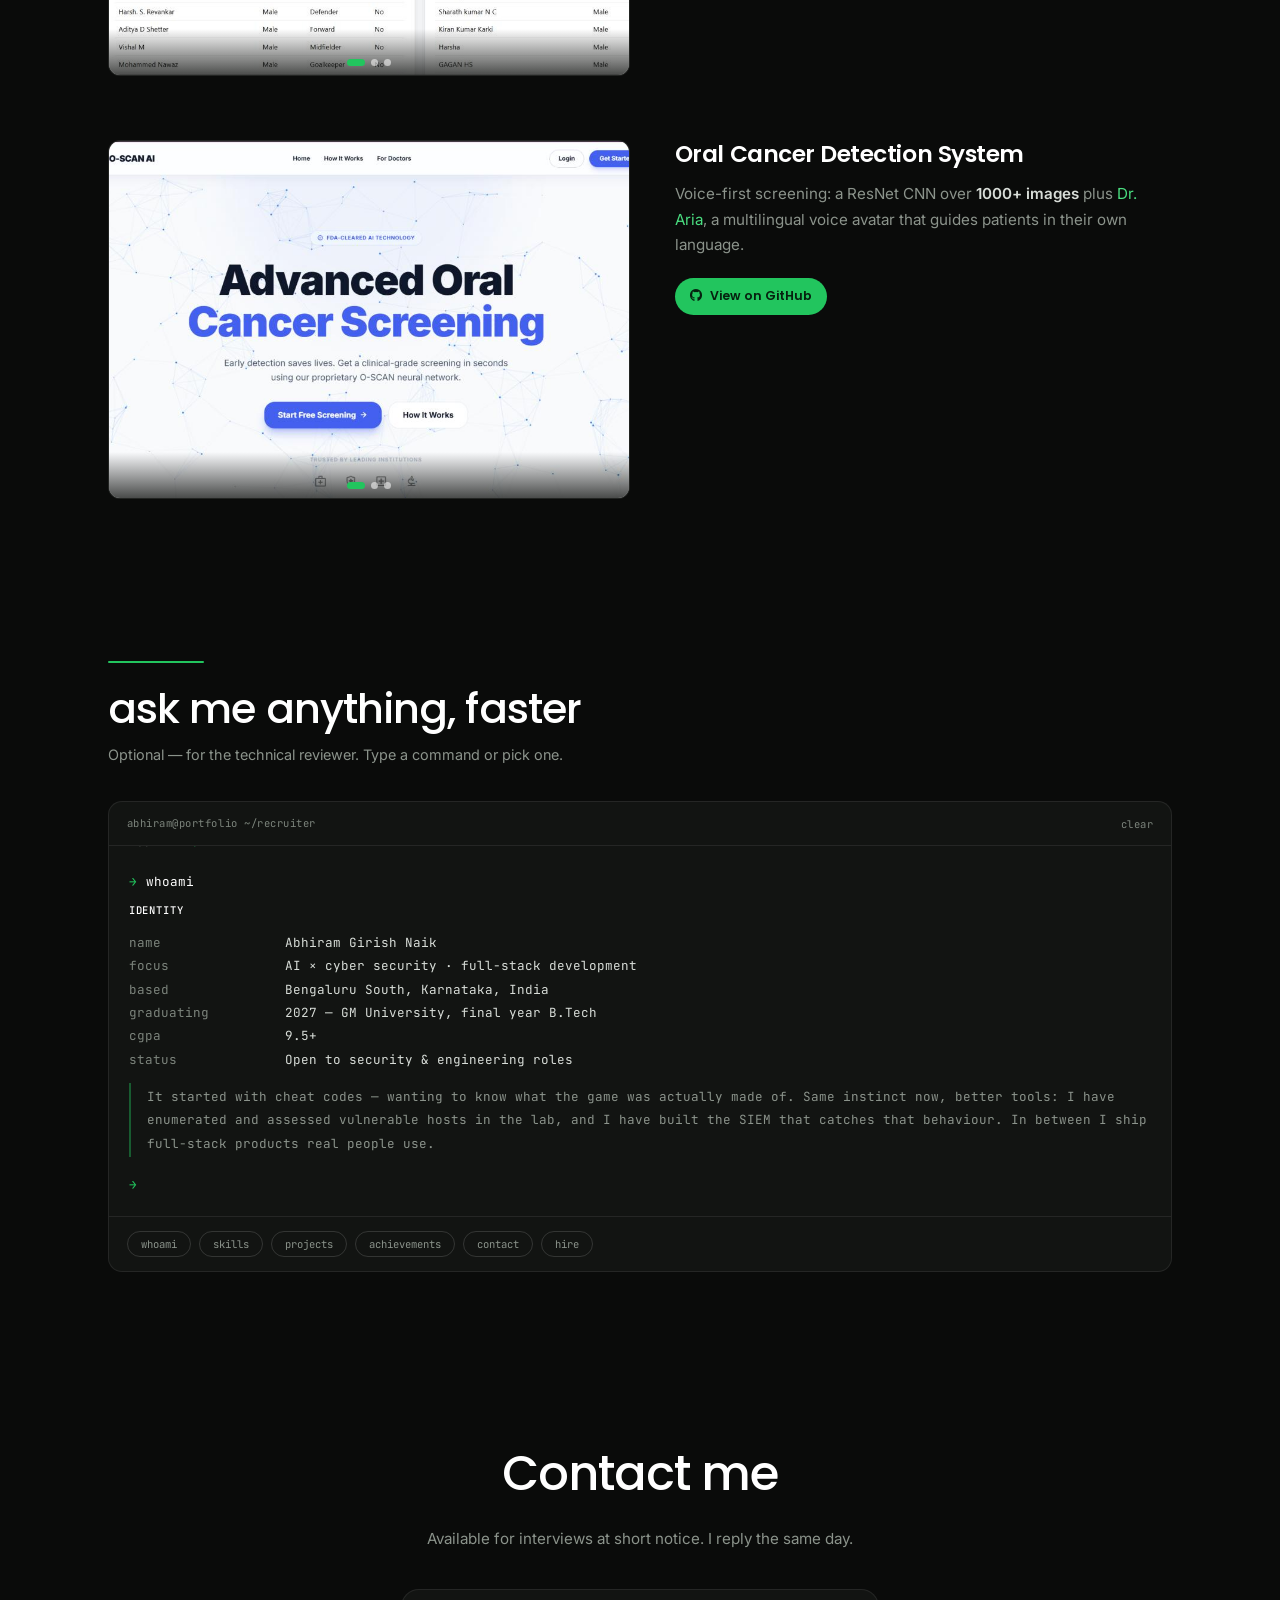
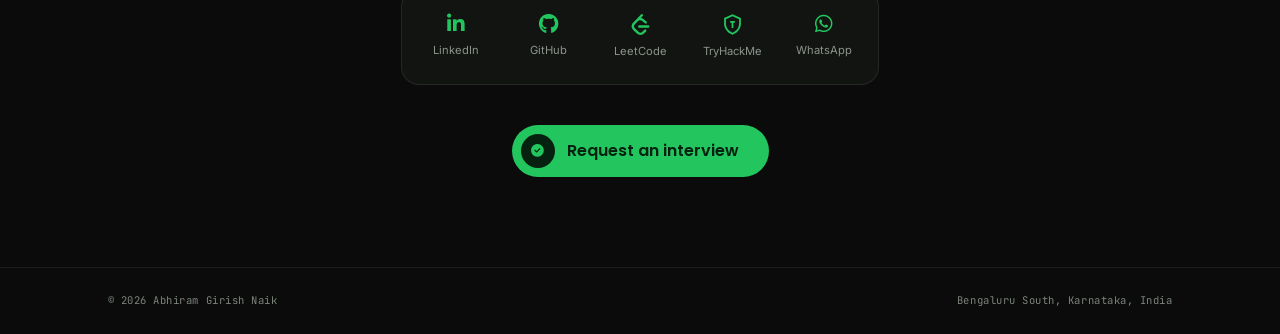
==== commit bb651a1d: "Strip project entries to title, one line, GitHub and shots Each project was a card carrying an icon " ====
--- a/index.html
+++ b/index.html
@@ -300,7 +300,7 @@
     <div class="wrap">
         <span class="tick reveal"></span>
         <h2 class="sec-h reveal">selected work</h2>
-        <p class="sec-sub reveal">Problem · what I built · result</p>
+        <p class="sec-sub reveal">Three things I built &mdash; the code is on GitHub.</p>
 
         <div class="work-grid">
             <article class="work-card reveal" id="p-allsafe">
@@ -309,20 +309,9 @@
                     <div class="shots-dots" role="tablist" aria-label="Screenshots"></div>
                 </div>
                 <div class="work-body">
-                <div class="work-top">
-                    <span class="work-ic"><i class="fa-solid fa-shield-halved"></i></span>
-                    <span class="work-tag">Detection engineering</span>
-                </div>
-                <h3>All Safe — AI-Powered SIEM</h3>
-                <dl class="par">
-                    <div><dt>Problem</dt><dd>Security teams drown in logs from disconnected sources. A single line never shows an incident, and detection without a response just makes a louder alert.</dd></div>
-                    <div><dt>Built</dt><dd>A SIEM that collects logs from multiple sources, correlates events into incidents, detects threats, generates reports and fires automated response actions.</dd></div>
-                    <div><dt>Result</dt><dd>Became the basis of my <b>published research paper</b> on SIEM for higher-education ERM systems.</dd></div>
-                </dl>
-                <div class="work-foot">
-                    <span class="work-stack">Python · Flask · SQLAlchemy</span>
-                    <a class="go" href="https://github.com/abhiramnaik33/allsafe_HACKMALENADU" target="_blank" rel="noopener" aria-label="All Safe on GitHub"><i class="fa-brands fa-github"></i><span>GitHub</span></a>
-                </div>
+                    <h3>All Safe &mdash; AI-Powered SIEM</h3>
+                    <p class="work-desc">A SIEM that pulls logs from across a network, correlates them into real incidents and fires automated responses &mdash; the work behind my <b>published research paper</b>.</p>
+                    <a class="go" href="https://github.com/abhiramnaik33/allsafe_HACKMALENADU" target="_blank" rel="noopener" aria-label="All Safe on GitHub"><i class="fa-brands fa-github"></i><span>View on GitHub</span></a>
                 </div>
             </article>
 
@@ -332,20 +321,9 @@
                     <div class="shots-dots" role="tablist" aria-label="Screenshots"></div>
                 </div>
                 <div class="work-body">
-                <div class="work-top">
-                    <span class="work-ic"><i class="fa-solid fa-gavel"></i></span>
-                    <span class="work-tag">Production web</span>
-                </div>
-                <h3>GM League — Event &amp; Auction Platform</h3>
-                <dl class="par">
-                    <div><dt>Problem</dt><dd>A university tournament ran registration and a live player auction on spreadsheets. It didn't scale, and team owners couldn't bid reliably.</dd></div>
-                    <div><dt>Built</dt><dd>A registration and live bidding platform, provisioned and deployed by me on a college-allotted virtual machine.</dd></div>
-                    <div><dt>Result</dt><dd><b>700+ player sign-ups, 40+ team owners</b>, and a live event that ran on it.</dd></div>
-                </dl>
-                <div class="work-foot">
-                    <span class="work-stack">Python · Flask · SQLAlchemy</span>
-                    <a class="go" href="https://github.com/abhiramnaik33/GML-EMS" target="_blank" rel="noopener" aria-label="GM League on GitHub"><i class="fa-brands fa-github"></i><span>GitHub</span></a>
-                </div>
+                    <h3>GM League &mdash; Event &amp; Auction Platform</h3>
+                    <p class="work-desc">A registration and live bidding platform for a university tournament, deployed on a college VM &mdash; <b>700+ player sign-ups</b> and <b>40+ team owners</b>.</p>
+                    <a class="go" href="https://github.com/abhiramnaik33/GML-EMS" target="_blank" rel="noopener" aria-label="GM League on GitHub"><i class="fa-brands fa-github"></i><span>View on GitHub</span></a>
                 </div>
             </article>
 
@@ -355,20 +333,9 @@
                     <div class="shots-dots" role="tablist" aria-label="Screenshots"></div>
                 </div>
                 <div class="work-body">
-                <div class="work-top">
-                    <span class="work-ic"><i class="fa-solid fa-brain"></i></span>
-                    <span class="work-tag">Applied machine learning</span>
-                </div>
-                <h3>Oral Cancer Detection System</h3>
-                <dl class="par">
-                    <div><dt>Problem</dt><dd>Screening only works if patients engage with it — and clinical forms in an unfamiliar language stop many of them before they start.</dd></div>
-                    <div><dt>Built</dt><dd>A ResNet CNN trained on 1000+ images, combined with habitual risk factors, a route through to real doctors, and <i>Dr. Aria</i> — a multilingual voice avatar.</dd></div>
-                    <div><dt>Result</dt><dd>Voice-first screening a non-technical patient can complete <b>in their own language</b>.</dd></div>
-                </dl>
-                <div class="work-foot">
-                    <span class="work-stack">CNN / ResNet · Flask · JS</span>
-                    <a class="go" href="https://github.com/abhiramnaik33/O-SCAN" target="_blank" rel="noopener" aria-label="Oral Cancer Detection System on GitHub"><i class="fa-brands fa-github"></i><span>GitHub</span></a>
-                </div>
+                    <h3>Oral Cancer Detection System</h3>
+                    <p class="work-desc">Voice-first screening: a ResNet CNN over <b>1000+ images</b> plus <em>Dr. Aria</em>, a multilingual voice avatar that guides patients in their own language.</p>
+                    <a class="go" href="https://github.com/abhiramnaik33/O-SCAN" target="_blank" rel="noopener" aria-label="Oral Cancer Detection System on GitHub"><i class="fa-brands fa-github"></i><span>View on GitHub</span></a>
                 </div>
             </article>
 
@@ -416,9 +383,6 @@
         <p class="contact-sub reveal">Available for interviews at short notice. I reply the same day.</p>
 
         <div class="social reveal">
-            <a href="mailto:abhiramgirishnaik@gmail.com?subject=Interview%20request%20—%20Abhiram%20Girish%20Naik" class="soc">
-                <i class="fa-solid fa-envelope"></i><span>Email</span>
-            </a>
             <a href="https://www.linkedin.com/in/abhiramgirishnaik/" target="_blank" rel="noopener" class="soc">
                 <i class="fa-brands fa-linkedin-in"></i><span>LinkedIn</span>
             </a>
@@ -433,14 +397,8 @@
             <a href="https://tryhackme.com/p/abhiramgirishnaik" target="_blank" rel="noopener" class="soc">
                 <svg viewBox="0 0 24 24" aria-hidden="true"><path d="M12 .3 2.4 4.6v6.5c0 5.5 4 10.7 9.6 12.6 5.6-1.9 9.6-7.1 9.6-12.6V4.6zm0 2.2 7.5 3.4v5.2c0 4.4-3.1 8.6-7.5 10.3-4.4-1.7-7.5-5.9-7.5-10.3V5.9zM9.3 8.1v2h1.7v6h2v-6h1.7v-2z"/></svg><span>TryHackMe</span>
             </a>
-            <a href="tel:+916363962653" class="soc">
-                <i class="fa-solid fa-phone"></i><span>Call</span>
-            </a>
             <a href="https://wa.me/916363962653" target="_blank" rel="noopener" class="soc">
                 <i class="fa-brands fa-whatsapp"></i><span>WhatsApp</span>
-            </a>
-            <a href="ABHIRAM_RESUME%20.pdf" target="_blank" rel="noopener" class="soc">
-                <i class="fa-solid fa-file-pdf"></i><span>Resume</span>
             </a>
         </div>
 
@@ -456,7 +414,7 @@
 <footer class="footer">
     <div class="wrap footer-inner">
         <span>© <span id="year"></span> Abhiram Girish Naik</span>
-        <span>Davanagere, Karnataka, India</span>
+        <span>Bengaluru South, Karnataka, India</span>
     </div>
 </footer>
 
--- a/style.css
+++ b/style.css
@@ -332,9 +332,8 @@
 /* ── QUICK FACTS ─────────────────────────────────────────────────────────── */
 
 /* ── WHAT I DO ─ EXPERIENCE ─────────────────────────────────────────
-   Deliberately built from the same parts as "selected work" — .work-ic, .work-tag,
-   .par and .work-stack are reused, not re-declared. Two sections that sit next to
-   each other should not invent two vocabularies.
+   A rail with a node per role — no card chrome, matching "selected work" below,
+   which is likewise just a title, a line of prose and a link.
    -------------------------------------------------------------------------- */
 /* One rail down the left with a node per role — the rail is the navigation,
    the cards are the content. Newest first, so the page opens on "now". */
@@ -445,17 +444,6 @@
 .work-card:has(.shots[hidden]) { grid-template-columns: minmax(0, 1fr); }
 .work-body { min-width: 0; }
 
-.work-top { display: flex; align-items: center; gap: 12px; margin-bottom: 16px; }
-.work-ic {
-    width: 38px; height: 38px; display: grid; place-items: center;
-    border-radius: 10px; font-size: 0.9rem;
-    background: var(--green-soft); border: 1px solid rgba(34, 197, 94, 0.25);
-    color: var(--green-lt);
-}
-.work-tag {
-    font-family: var(--mono); font-size: 0.62rem;
-    letter-spacing: 0.1em; text-transform: uppercase; color: var(--dim);
-}
 
 /* Screenshot strip. Stays `hidden` until script.js finds at least one file,
    so a project with no shots yet simply shows no empty frame. */
@@ -508,31 +496,21 @@
 }
 .shots-dots button[aria-selected="true"] { background: var(--green); width: 18px; border-radius: 4px; }
 
+.work-desc {
+    font-size: 0.95rem; line-height: 1.7;
+    color: var(--muted);
+    margin-bottom: 20px;
+}
+.work-desc b { color: var(--text); font-weight: 600; }
+.work-desc em { font-style: normal; color: var(--green-lt); }
+
 .work-card h3 {
-    font-family: var(--head); font-size: 1.2rem; font-weight: 600;
-    color: var(--white); letter-spacing: -0.015em; line-height: 1.25;
-    margin-bottom: 18px;
-}
-
-.par > div {
-    display: grid; grid-template-columns: 74px minmax(0, 1fr);
-    gap: 16px; padding: 11px 0;
-    border-top: 1px solid var(--line);
-}
-.par dt {
-    font-family: var(--mono); font-size: 0.62rem;
-    letter-spacing: 0.09em; text-transform: uppercase;
-    color: var(--dim); padding-top: 3px;
-}
-.par dd { font-size: 0.85rem; color: var(--muted); }
-.par dd b { color: var(--green-lt); font-weight: 600; }
-.par dd i { font-style: normal; color: var(--green-lt); }
-
-.work-foot {
-    margin-top: auto; padding-top: 20px;
-    display: flex; align-items: center; justify-content: space-between; gap: 14px;
-}
-.work-stack { font-family: var(--mono); font-size: 0.66rem; color: var(--dim); }
+    font-family: var(--head); font-size: clamp(1.2rem, 1.9vw, 1.45rem); font-weight: 600;
+    color: var(--white); letter-spacing: -0.02em; line-height: 1.25;
+    margin-bottom: 12px;
+}
+
+
 
 .go {
     flex-shrink: 0;
@@ -703,7 +681,6 @@
     .work-card { grid-template-columns: minmax(0, 1fr); }
     /* the split stops working once the detail column is under ~300px */
     .job { grid-template-columns: minmax(0, 1fr); gap: 18px; }
-    .job .par > div:first-child { border-top: 1px solid var(--line); padding-top: 11px; }
 
     /* the rail costs 34px of a 420px screen — drop it, keep the cards */
     .climb { padding-left: 0; }
@@ -763,11 +740,11 @@
     .type-lg, .hero-role, .sec-h, .about-copy p, .job h3,
     .work-card h3, .contact-h { color: #000 !important; }
 
-    .sec-sub, .par dd, .contact-sub, .job-desc,
+    .sec-sub, .contact-sub, .job-desc, .work-desc,
     .proof-i span, .tool { color: #222 !important; }
     .job-desc b { color: #000 !important; }
 
-    .type-sm, .work-tag, .work-stack, .par dt,
+    .type-sm,
     .job-org, .job-when,
     .proof-i strong { color: #444 !important; }
 
@@ -782,8 +759,7 @@
         break-inside: avoid; page-break-inside: avoid;
     }
 
-    .work-ic { background: #eee !important; border-color: #bbb !important; color: #000 !important; }
-
+    
     .btn-big { background: #fff !important; color: #000 !important; border: 1px solid #000; }
     .soc i { color: #000 !important; }
     .soc svg { fill: #000 !important; }
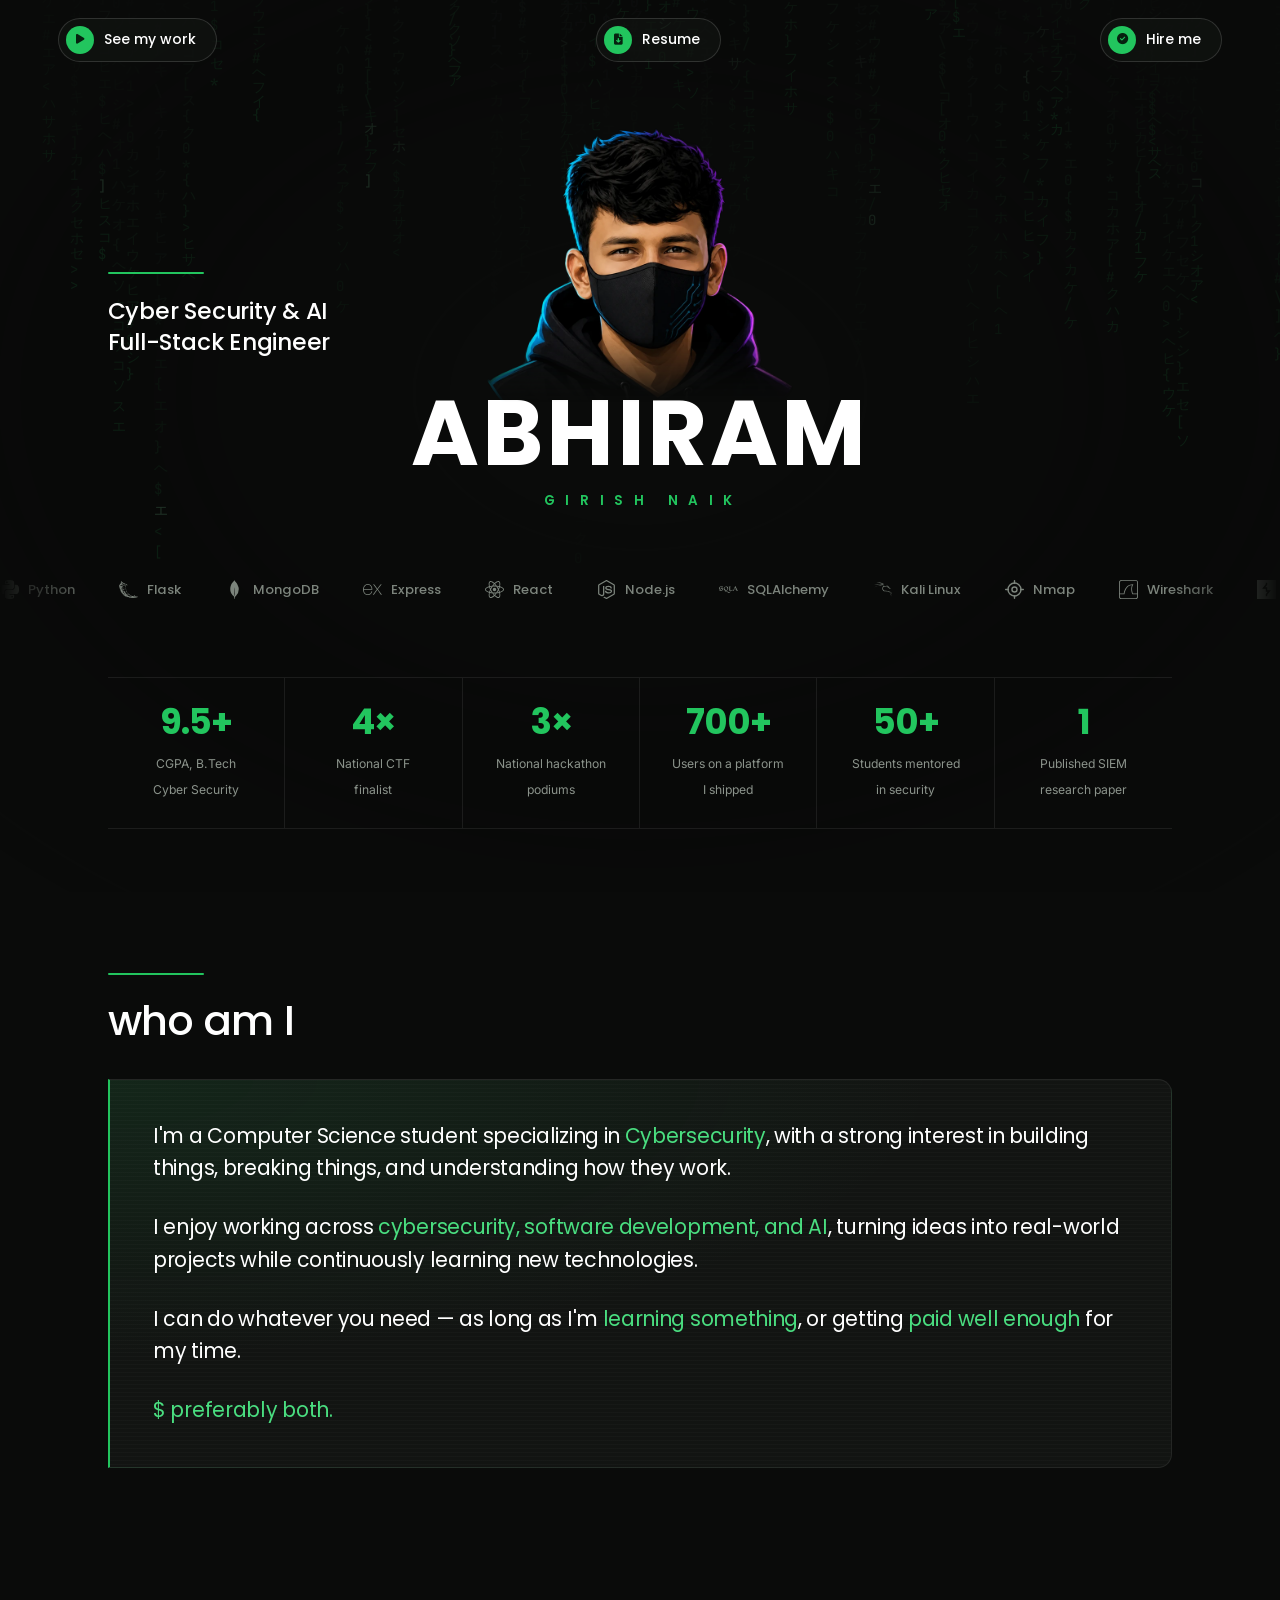
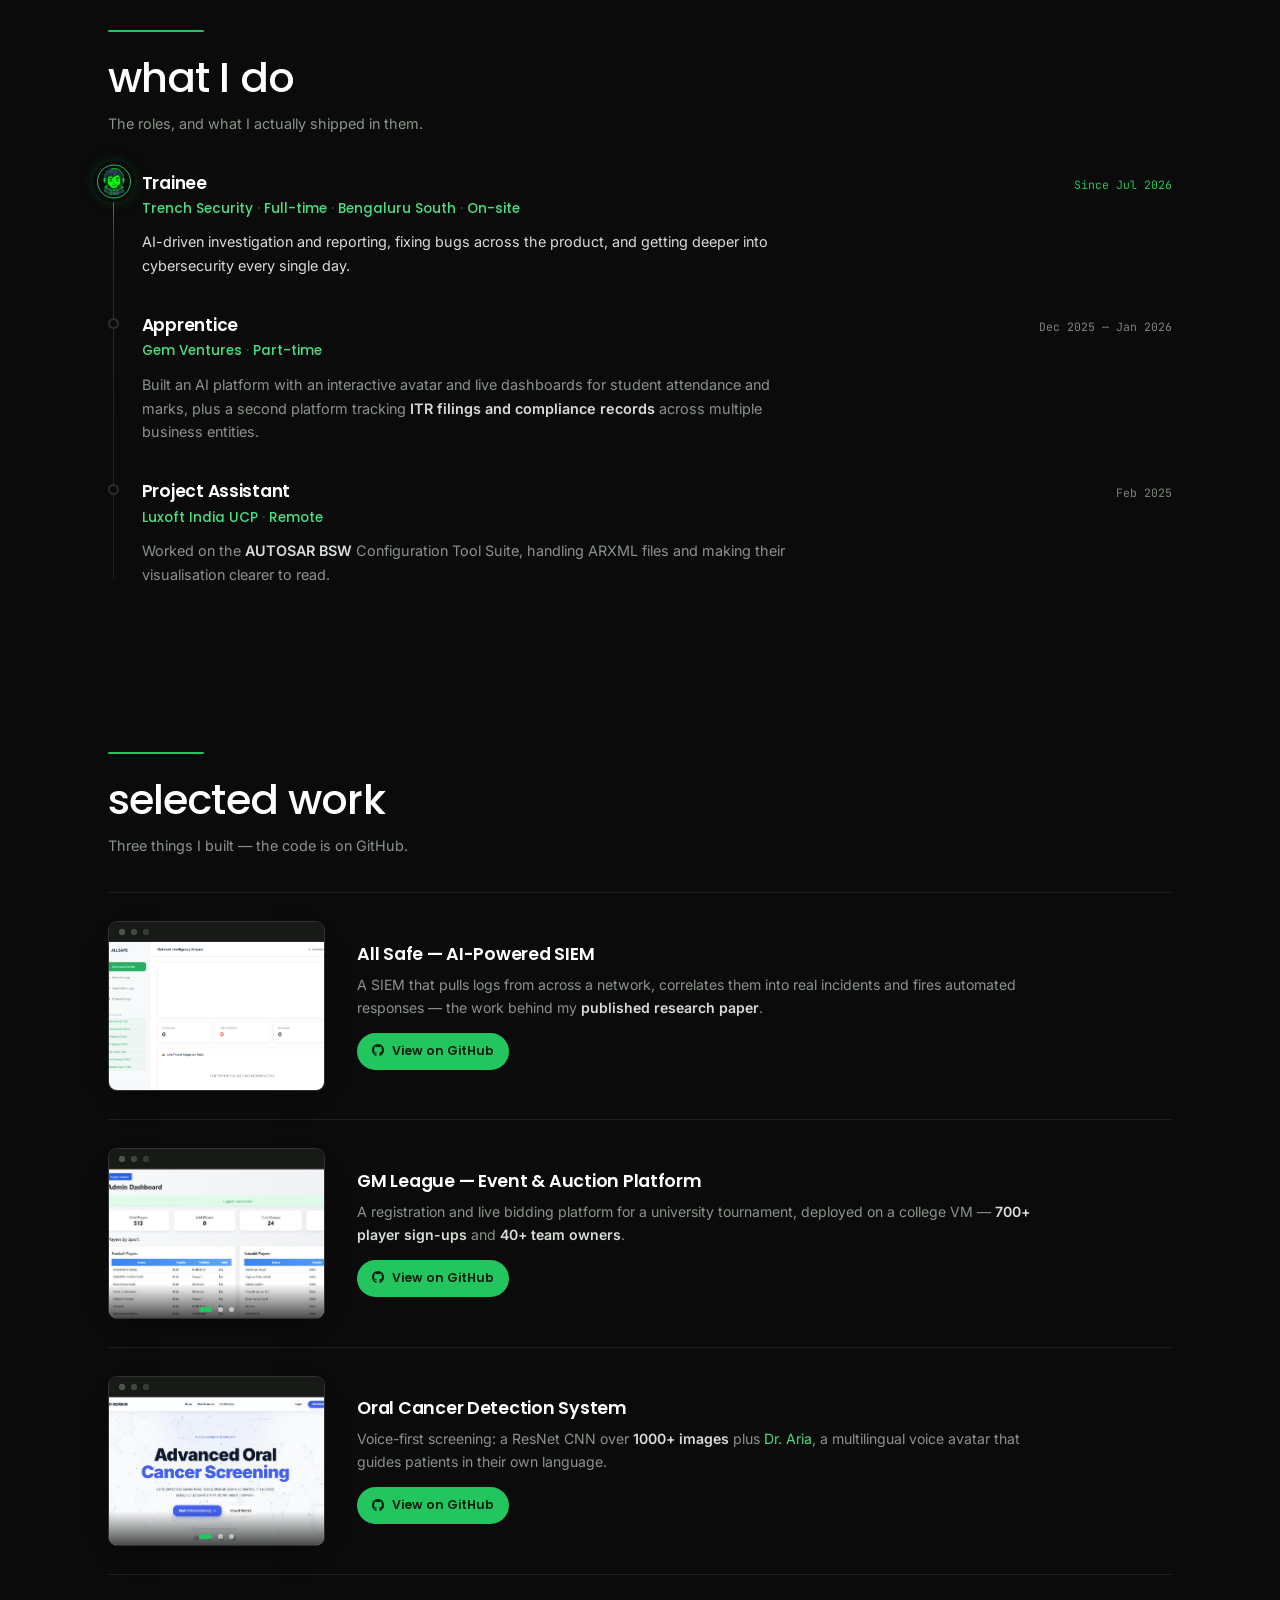
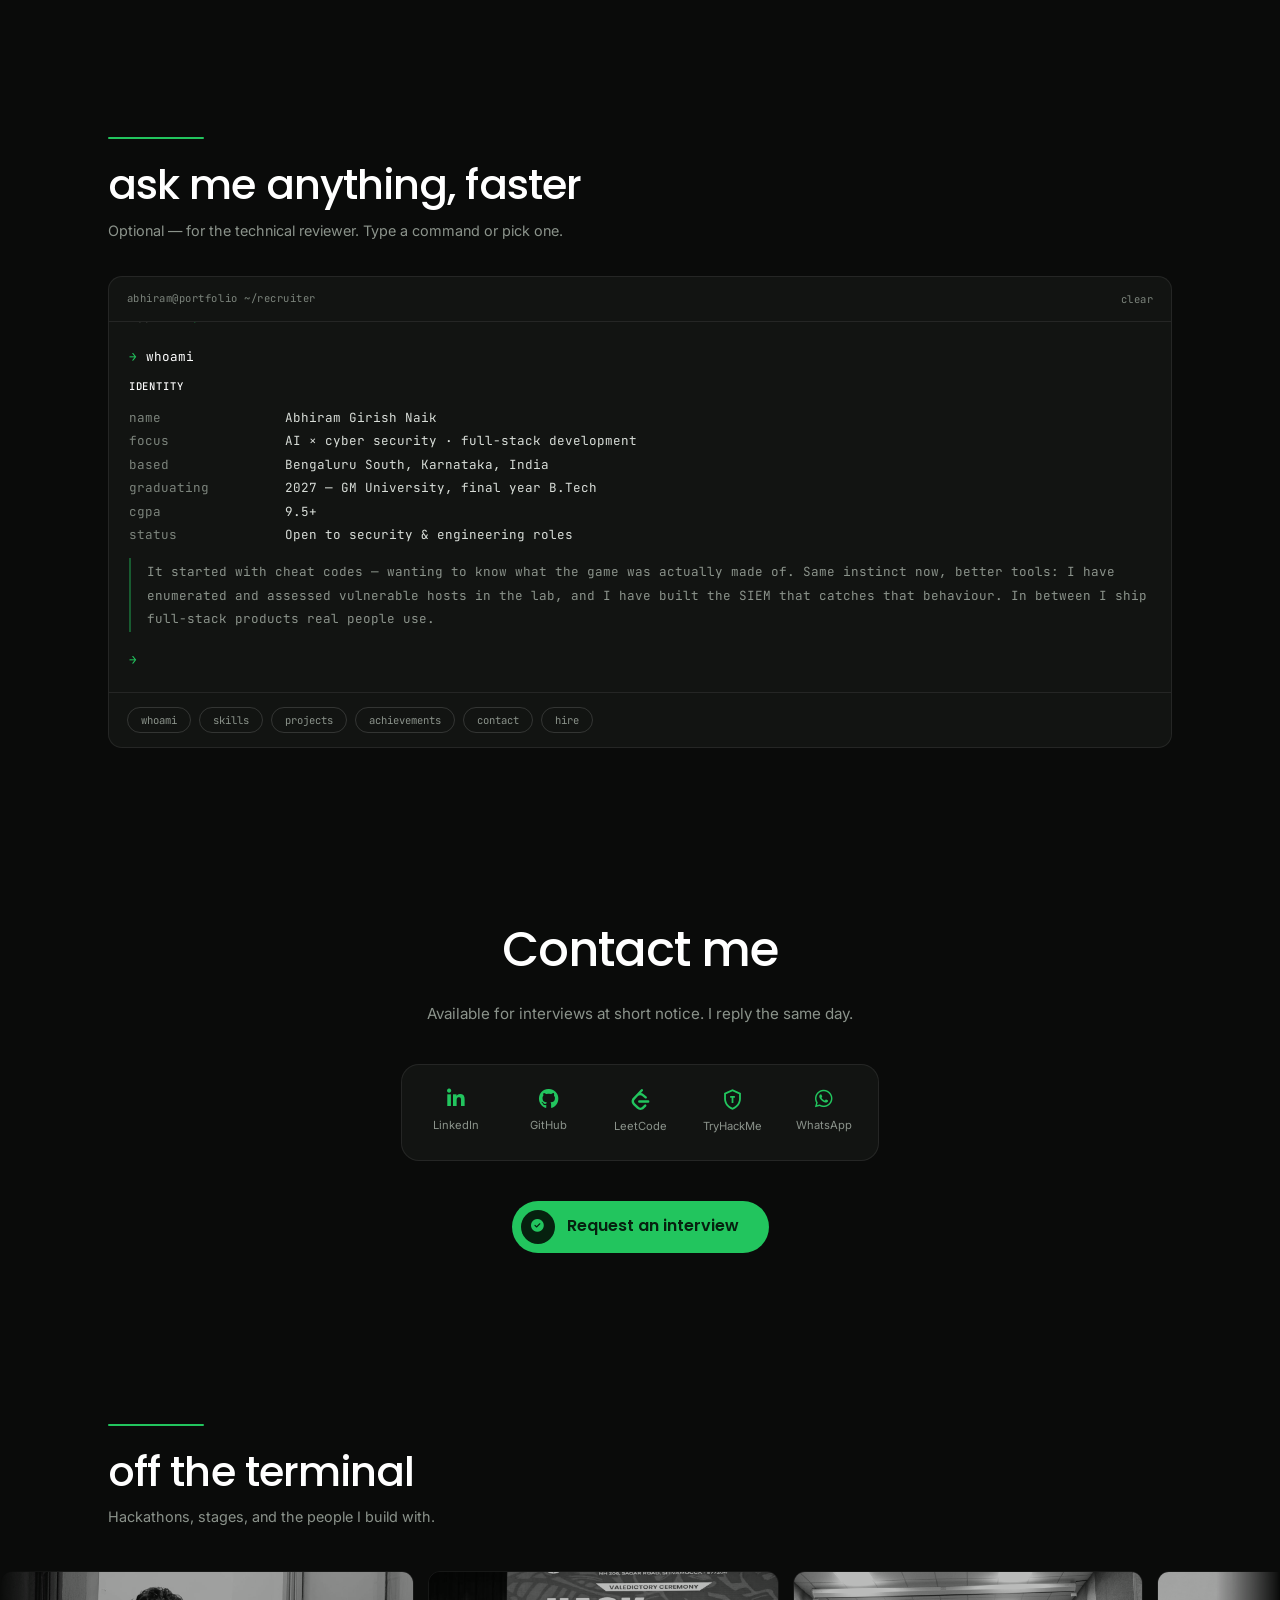
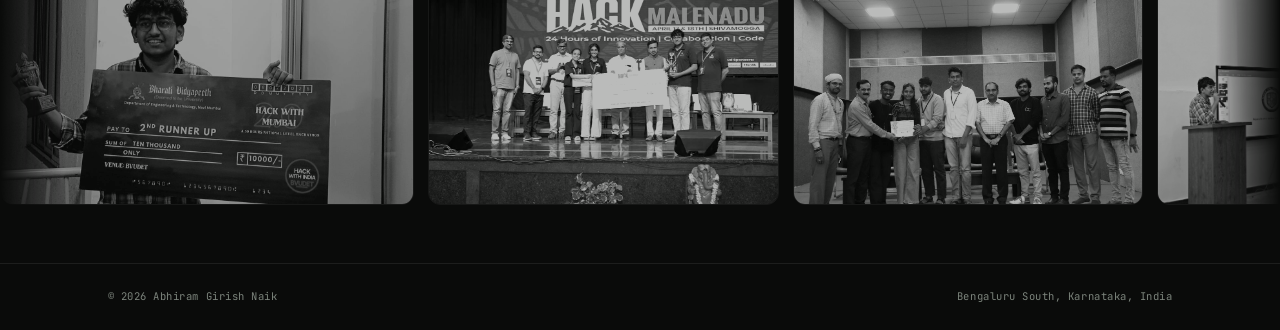
==== commit ce375b9e: "Compact the project list, add a photo strip above the footer Projects become a dense list separated " ====
--- a/index.html
+++ b/index.html
@@ -411,6 +411,19 @@
 
 </main>
 
+<!-- ══════════ PHOTO STRIP ══════════ -->
+<!-- Fed from /photos by filename (life-1, life-2, …) — see script.js -->
+<section class="section reel-sec" id="life" hidden>
+    <div class="wrap">
+        <span class="tick reveal"></span>
+        <h2 class="sec-h reveal">off the terminal</h2>
+        <p class="sec-sub reveal">Hackathons, stages, and the people I build with.</p>
+    </div>
+    <div class="reel" aria-label="Photos">
+        <div class="reel-track"></div>
+    </div>
+</section>
+
 <footer class="footer">
     <div class="wrap footer-inner">
         <span>© <span id="year"></span> Abhiram Girish Naik</span>
--- a/style.css
+++ b/style.css
@@ -430,16 +430,21 @@
 .job-desc b { color: var(--text); font-weight: 600; }
 
 /* ── SELECTED WORK ───────────────────────────────────────────────────────── */
-.work-grid { display: grid; gap: clamp(38px, 5vw, 64px); }
+.work-grid { display: grid; gap: 0; }
 
 /* No card chrome, matching the experience rail. The screenshot is the only
    framed element — it needs an edge, the prose does not. */
+/* A dense list, not cards: thumbnail, title, one line, link — separated by
+   hairlines rather than boxed. */
 .work-card {
     display: grid;
-    grid-template-columns: minmax(0, 1.05fr) minmax(0, 1fr);
-    gap: clamp(26px, 3.5vw, 48px);
-    align-items: start;
-}
+    grid-template-columns: clamp(170px, 17vw, 220px) minmax(0, 1fr);
+    gap: clamp(20px, 2.6vw, 32px);
+    align-items: center;
+    padding: clamp(20px, 2.4vw, 28px) 0;
+    border-top: 1px solid var(--line);
+}
+.work-card:last-child { border-bottom: 1px solid var(--line); }
 /* a project with no screenshots yet gives its text the full width */
 .work-card:has(.shots[hidden]) { grid-template-columns: minmax(0, 1fr); }
 .work-body { min-width: 0; }
@@ -447,13 +452,34 @@
 
 /* Screenshot strip. Stays `hidden` until script.js finds at least one file,
    so a project with no shots yet simply shows no empty frame. */
+/* Framed as an application window — a title bar with three dots. A bare
+   screenshot reads as pasted in; a framed one reads as a product shot. */
 .shots {
     position: relative;
     margin: 0;
-    border: 1px solid var(--line);
-    border-radius: 12px;
+    padding-top: 20px;
+    border: 1px solid var(--line-2);
+    border-radius: 9px;
     overflow: hidden;
     background: var(--bg-2);
+    box-shadow: 0 10px 24px -14px rgba(0, 0, 0, 0.8);
+    transition: transform 0.4s var(--ease), border-color 0.4s ease;
+}
+.work-card:hover .shots {
+    transform: translateY(-3px);
+    border-color: rgba(34, 197, 94, 0.35);
+}
+/* the title bar, dots drawn as background gradients so no extra markup */
+.shots::before {
+    content: '';
+    position: absolute; top: 0; left: 0; right: 0; height: 20px;
+    z-index: 2;
+    background-color: var(--card-2);
+    background-image:
+        radial-gradient(circle 3px at 13px 10px, #4b544b 98%, transparent 100%),
+        radial-gradient(circle 3px at 25px 10px, #3d453d 98%, transparent 100%),
+        radial-gradient(circle 3px at 37px 10px, #333a33 98%, transparent 100%);
+    border-bottom: 1px solid var(--line);
 }
 .shots-track {
     display: flex;
@@ -477,37 +503,43 @@
    scrim guarantees the controls read whatever the shot looks like */
 .shots::after {
     content: ''; position: absolute; left: 0; right: 0; bottom: 0;
-    height: 46px; pointer-events: none;
+    height: 34px; pointer-events: none;
     background: linear-gradient(180deg, transparent, rgba(6, 8, 6, 0.72));
 }
+/* the scrim exists to keep the dots readable — with one shot there are none */
+.shots:has(.shots-dots button:only-child)::after { display: none; }
+
+/* the strip is taller than the image now, so centre the prose against it */
+.work-card { align-items: center; }
 .shots-dots {
-    position: absolute; left: 0; right: 0; bottom: 9px; z-index: 1;
+    position: absolute; left: 0; right: 0; bottom: 6px; z-index: 1;
     display: flex; justify-content: center; gap: 6px;
 }
 /* one dot only means one screenshot — nothing to navigate */
 .shots-dots:has(button:only-child) { display: none; }
 
 .shots-dots button {
-    width: 7px; height: 7px; padding: 0;
+    width: 5px; height: 5px; padding: 0;
     border: none; border-radius: 50%;
     background: rgba(255, 255, 255, 0.55);
     cursor: pointer;
     transition: background 0.25s ease, width 0.25s var(--ease);
 }
-.shots-dots button[aria-selected="true"] { background: var(--green); width: 18px; border-radius: 4px; }
+.shots-dots button[aria-selected="true"] { background: var(--green); width: 13px; border-radius: 3px; }
 
 .work-desc {
-    font-size: 0.95rem; line-height: 1.7;
+    max-width: 78ch;
+    font-size: 0.88rem; line-height: 1.65;
     color: var(--muted);
-    margin-bottom: 20px;
+    margin-bottom: 14px;
 }
 .work-desc b { color: var(--text); font-weight: 600; }
 .work-desc em { font-style: normal; color: var(--green-lt); }
 
 .work-card h3 {
-    font-family: var(--head); font-size: clamp(1.2rem, 1.9vw, 1.45rem); font-weight: 600;
-    color: var(--white); letter-spacing: -0.02em; line-height: 1.25;
-    margin-bottom: 12px;
+    font-family: var(--head); font-size: 1.1rem; font-weight: 600;
+    color: var(--white); letter-spacing: -0.015em; line-height: 1.3;
+    margin-bottom: 7px;
 }
 
 
@@ -641,6 +673,56 @@
 .btn-big .pill-ic { background: #06210f; color: var(--green); width: 34px; height: 34px; font-size: 0.8rem; }
 .btn-big:hover { background: var(--green-lt); transform: translateY(-2px); }
 
+/* ── PHOTO STRIP ─────────────────────────────────────────────────────────────
+   Same seamless-marquee trick as the hero toolbelt: the track holds two
+   identical runs, so shifting it -50% lands on an identical frame.
+   -------------------------------------------------------------------------- */
+.reel-sec { padding-bottom: clamp(40px, 6vh, 70px); }
+
+.reel {
+    margin-top: clamp(26px, 3vw, 38px);
+    overflow-x: auto;
+    overflow-y: hidden;
+    scrollbar-width: none;
+    /* fades the ends so photos enter and leave instead of being cut off */
+    mask-image: linear-gradient(90deg, transparent 0, #000 5%, #000 95%, transparent 100%);
+    -webkit-mask-image: linear-gradient(90deg, transparent 0, #000 5%, #000 95%, transparent 100%);
+}
+.reel::-webkit-scrollbar { display: none; }
+
+.reel-track {
+    display: flex;
+    gap: 14px;
+    width: max-content;
+    padding: 4px 0;
+    animation: reel 64s linear infinite;
+}
+/* pause for a closer look, and whenever the reader is scrolling it by hand */
+.reel:hover .reel-track,
+.reel:focus-within .reel-track { animation-play-state: paused; }
+
+@keyframes reel {
+    from { transform: translateX(0); }
+    to   { transform: translateX(-50%); }
+}
+
+.reel-track img {
+    height: clamp(180px, 26vh, 260px);
+    width: auto;                 /* every photo keeps its own aspect ratio */
+    flex-shrink: 0;
+    border-radius: 12px;
+    border: 1px solid var(--line);
+    object-fit: cover;
+    filter: grayscale(1) contrast(1.05);
+    opacity: 0.72;
+    transition: filter 0.45s ease, opacity 0.45s ease, transform 0.45s var(--ease);
+}
+.reel-track img:hover {
+    filter: none;
+    opacity: 1;
+    transform: translateY(-4px);
+}
+
 /* ── FOOTER ──────────────────────────────────────────────────────────────── */
 .footer { border-top: 1px solid var(--line); padding: 24px 0; }
 .footer-inner {
@@ -719,7 +801,7 @@
     html, body { background: #fff !important; color: #000 !important; }
 
     .pillbar, .term, .hero-matrix,
-    .go, .toolbelt, .climb-rider, .shots { display: none !important; }
+    .go, .toolbelt, .climb-rider, .shots, .reel-sec { display: none !important; }
 
     .wrap, .hero-inner { max-width: 100%; padding: 0 12mm; }
     .section { padding: 10mm 0; }
@@ -789,6 +871,7 @@
     * { animation: none !important; transition-duration: 0.01ms !important; scroll-behavior: auto !important; }
     /* must match `.js .reveal` specificity or the hidden state still wins */
     .js .reveal { opacity: 1; transform: none; }
-    /* the ticker is stopped by the rule above — let it be scrolled by hand instead */
+    /* the tickers are stopped by the rule above — let them be scrolled by hand */
     .toolbelt { overflow-x: auto; }
-}
+    .reel-track { width: max-content; }
+}
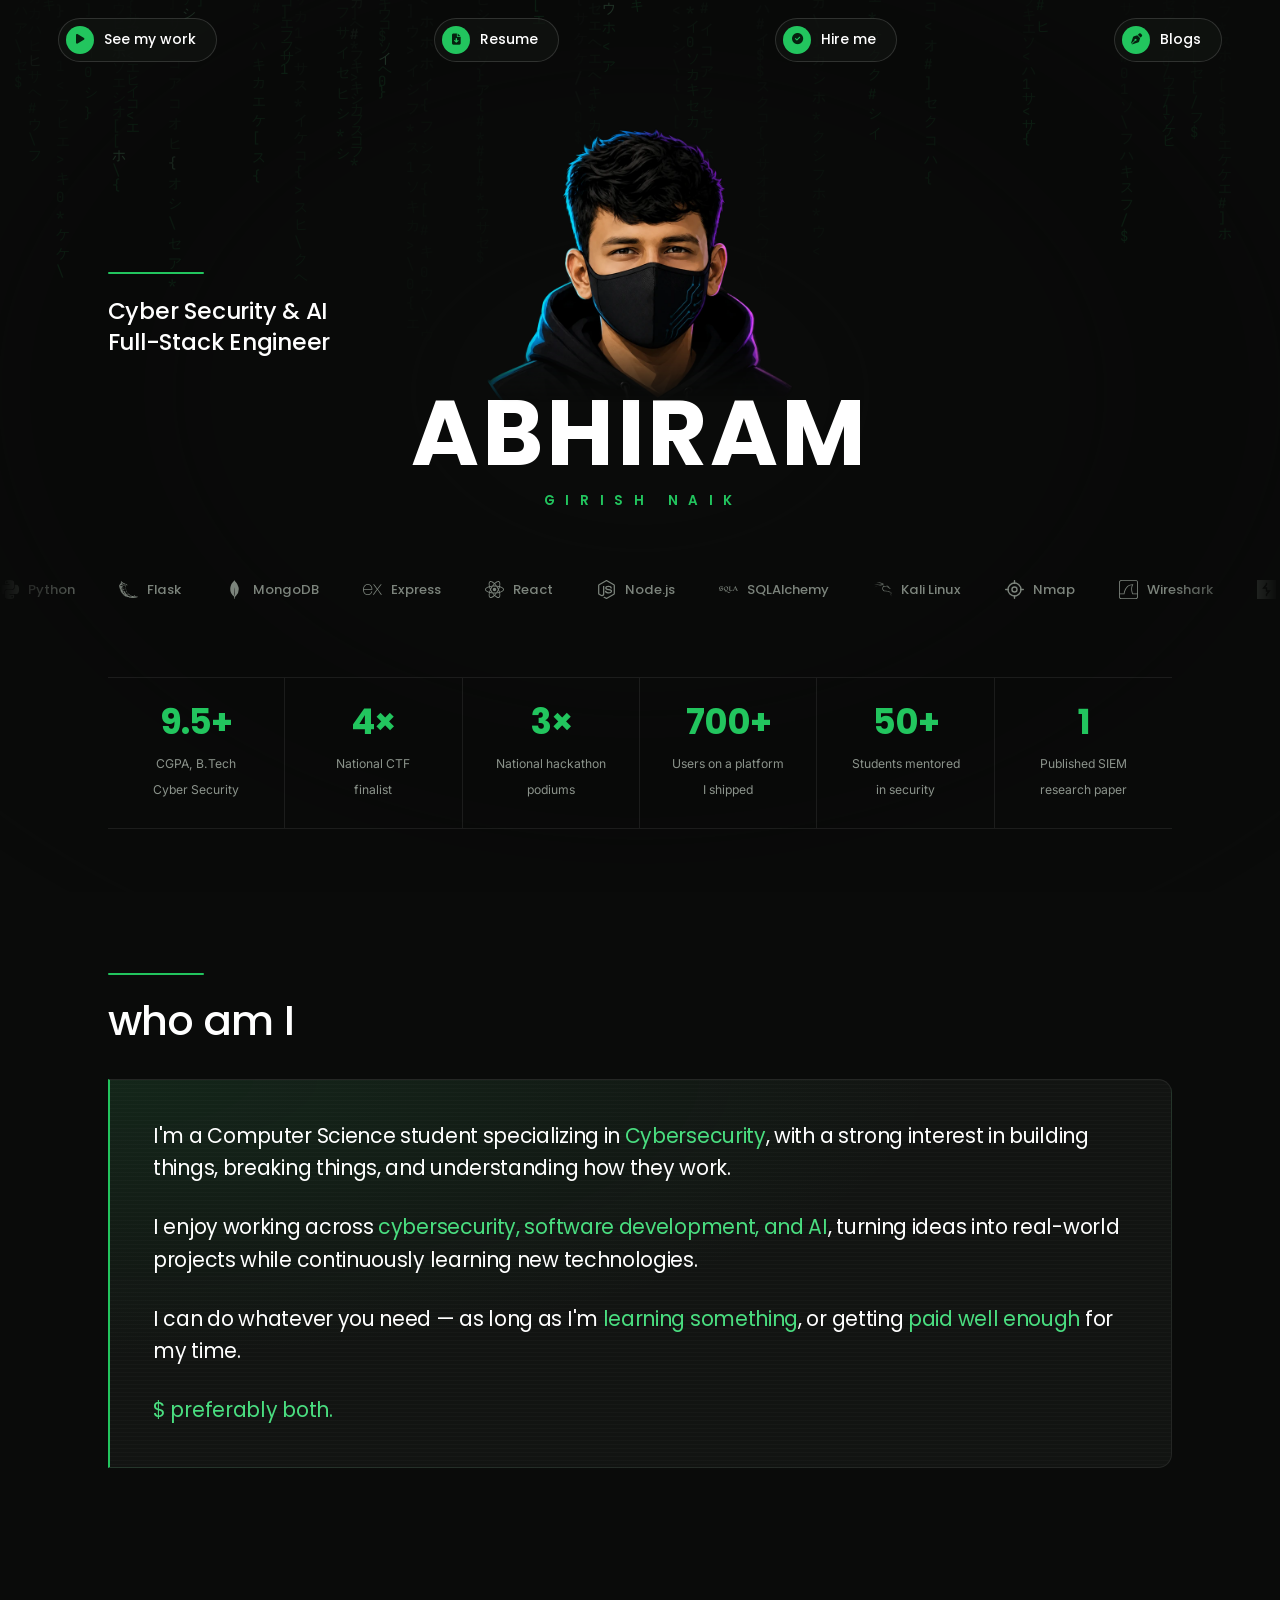
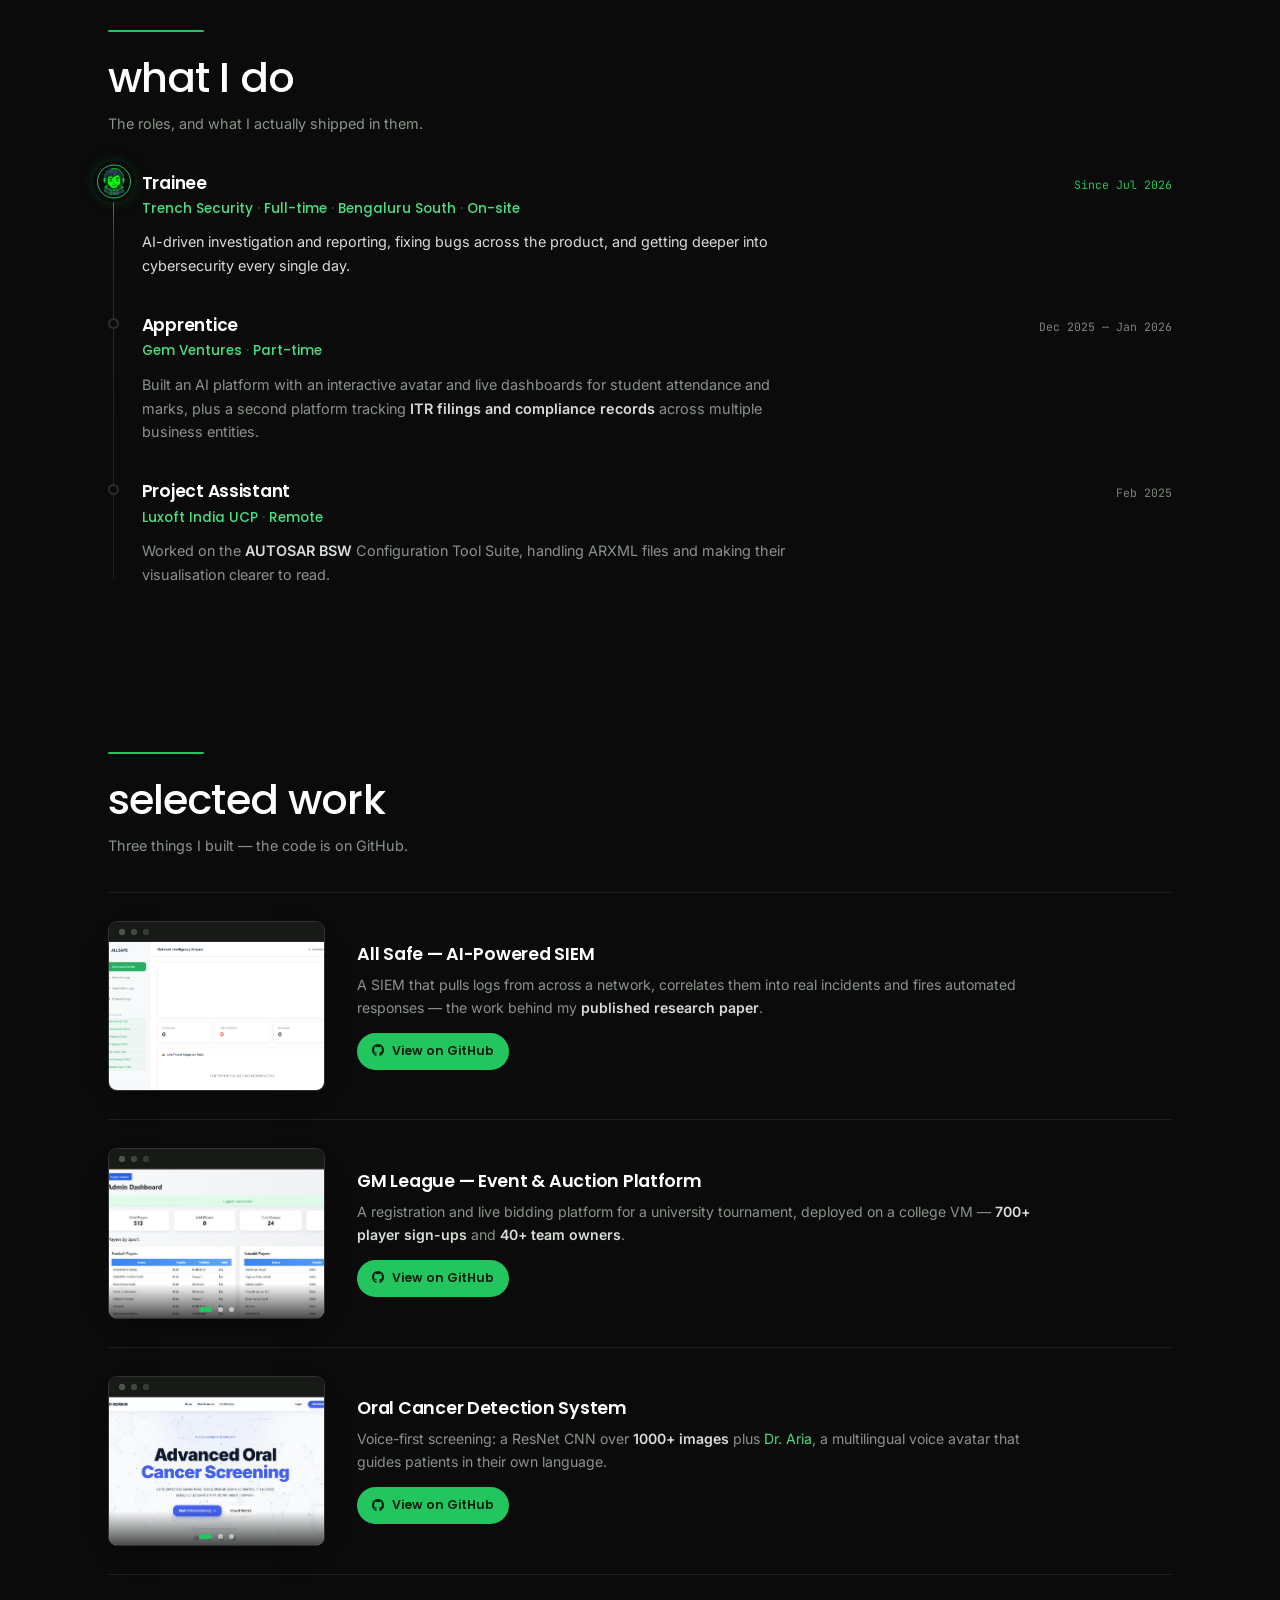
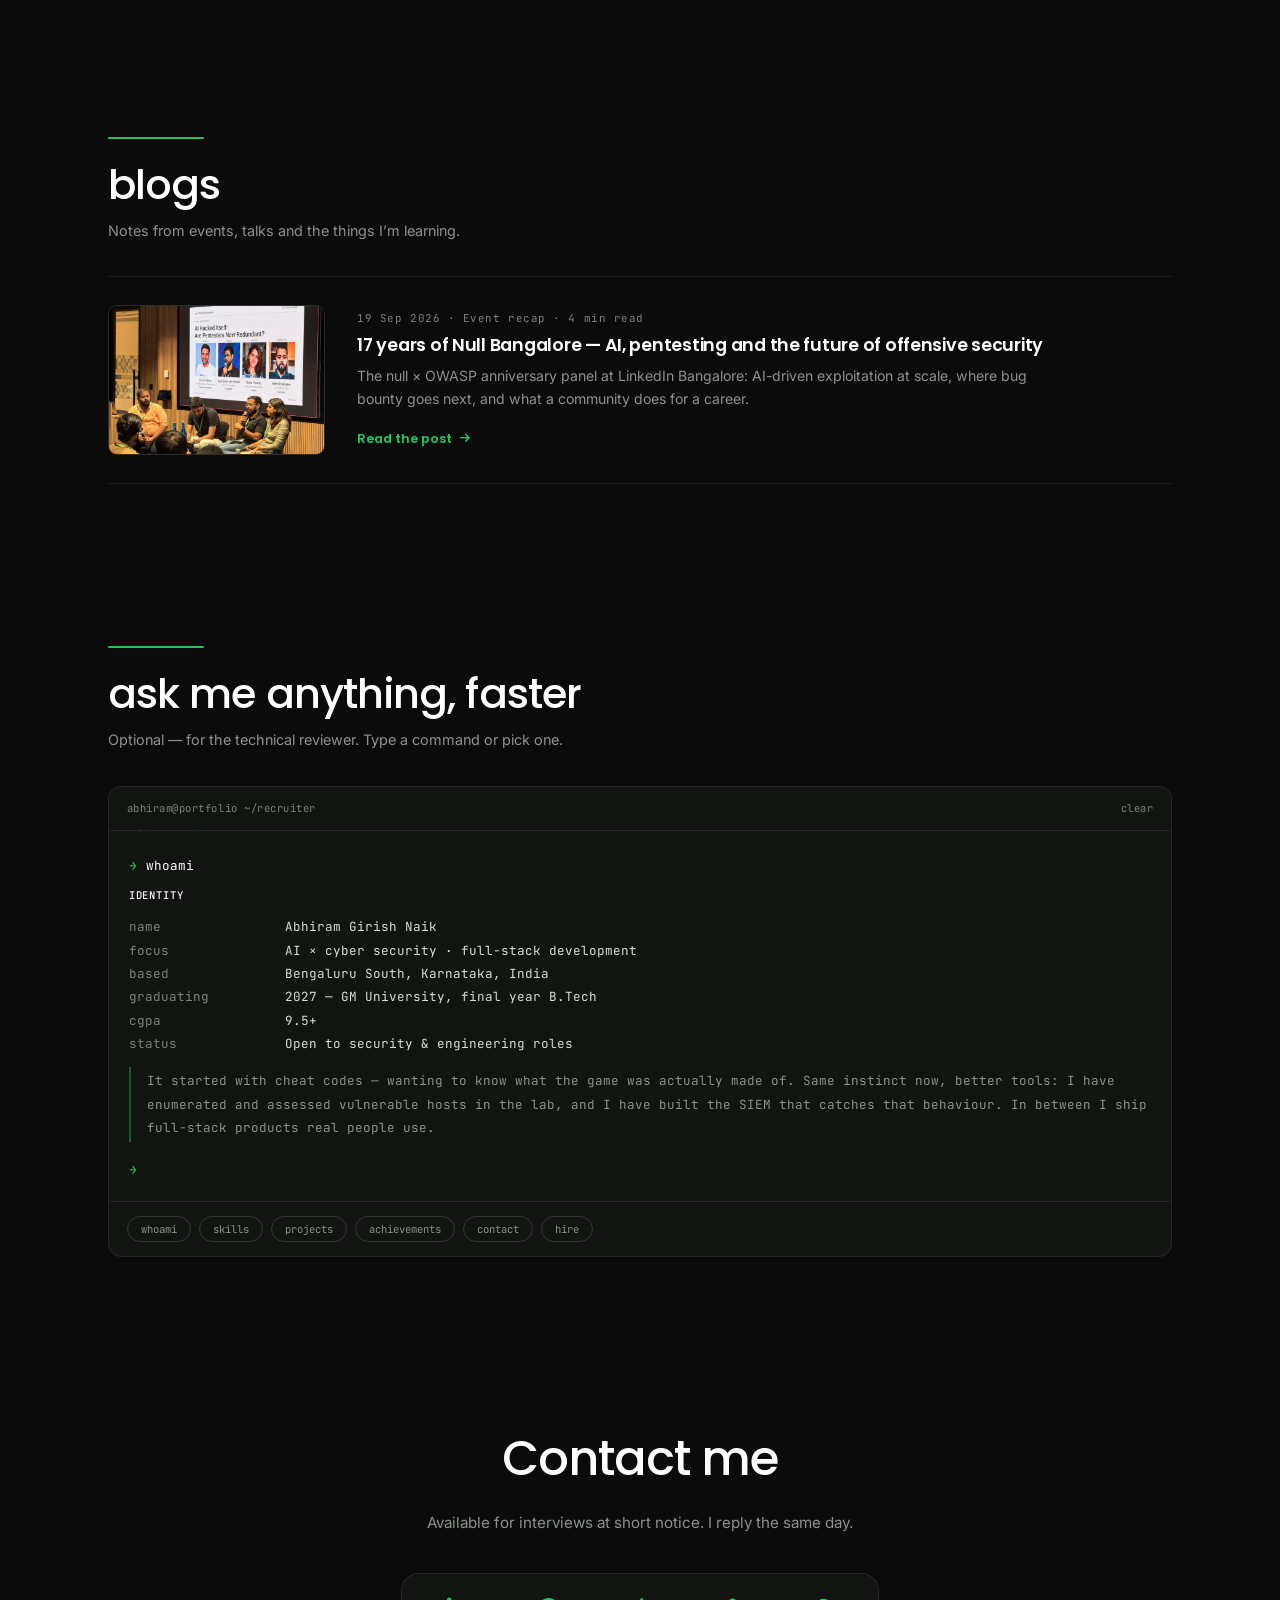
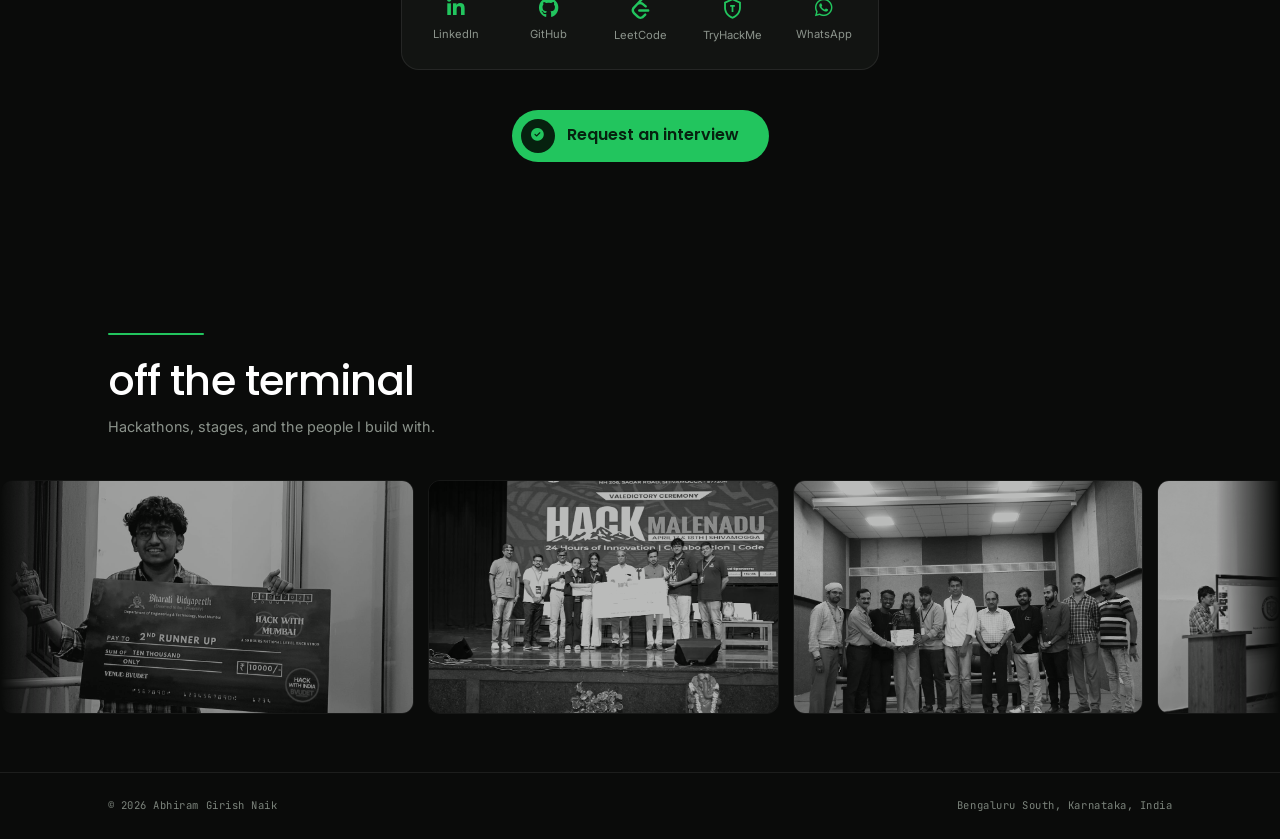
==== commit 75c6bcd7: "Add a blogs section with the Null x OWASP 17th anniversary post Co-Authored-By: Claude Opus 5 (1M co" ====
--- a/index.html
+++ b/index.html
@@ -41,6 +41,10 @@
     <a href="mailto:abhiramgirishnaik@gmail.com?subject=Interview%20request%20—%20Abhiram%20Girish%20Naik" class="pill">
         <span class="pill-ic"><i class="fa-solid fa-circle-check"></i></span>
         Hire me
+    </a>
+    <a href="#blogs" class="pill pill-opt">
+        <span class="pill-ic"><i class="fa-solid fa-pen-nib"></i></span>
+        Blogs
     </a>
 </header>
 
@@ -343,7 +347,27 @@
     </div>
 </section>
 
-
+<!-- ══════════ BLOGS ══════════ -->
+<!-- Each post is its own page under /blog; newest entry goes first. -->
+<section class="section" id="blogs">
+    <div class="wrap">
+        <span class="tick reveal"></span>
+        <h2 class="sec-h reveal">blogs</h2>
+        <p class="sec-sub reveal">Notes from events, talks and the things I&rsquo;m learning.</p>
+
+        <div class="blog-list">
+            <a class="blog-card reveal" href="blog/nullxabhi.html">
+                <img class="blog-thumb" src="blog/img/null-owasp-panel.jpeg" alt="Panel on stage at the null and OWASP Bangalore 17th anniversary" loading="lazy">
+                <div class="blog-body">
+                    <span class="blog-meta">19 Sep 2026 &middot; Event recap &middot; 4 min read</span>
+                    <h3>17 years of Null Bangalore &mdash; AI, pentesting and the future of offensive security</h3>
+                    <p class="work-desc">The null &times; OWASP anniversary panel at LinkedIn Bangalore: AI-driven exploitation at scale, where bug bounty goes next, and what a community does for a career.</p>
+                    <span class="blog-read">Read the post <i class="fa-solid fa-arrow-right"></i></span>
+                </div>
+            </a>
+        </div>
+    </div>
+</section>
 
 <!-- ══════════ CONSOLE ══════════ -->
 <section class="section" id="console">
--- a/style.css
+++ b/style.css
@@ -556,6 +556,93 @@
 .go span { font-size: 0.78rem; }
 .go:hover { background: var(--green-lt); transform: translateY(-2px); }
 
+/* ── BLOGS ───────────────────────────────────────────────────────────────── */
+/* Same hairline list as selected work; the whole row is the link. */
+.blog-list { display: grid; }
+.blog-card {
+    display: grid;
+    grid-template-columns: clamp(170px, 17vw, 220px) minmax(0, 1fr);
+    gap: clamp(20px, 2.6vw, 32px);
+    align-items: center;
+    padding: clamp(20px, 2.4vw, 28px) 0;
+    border-top: 1px solid var(--line);
+}
+.blog-card:last-child { border-bottom: 1px solid var(--line); }
+.blog-thumb {
+    width: 100%; aspect-ratio: 16 / 11; object-fit: cover;
+    border: 1px solid var(--line-2); border-radius: 9px;
+    display: block;
+    transition: transform 0.4s var(--ease), border-color 0.4s ease;
+}
+.blog-card:hover .blog-thumb { transform: translateY(-3px); border-color: rgba(34, 197, 94, 0.35); }
+.blog-body { min-width: 0; }
+.blog-meta {
+    display: block; margin-bottom: 6px;
+    font-family: var(--mono); font-size: 0.68rem;
+    letter-spacing: 0.05em; color: var(--dim);
+}
+.blog-card h3 {
+    font-family: var(--head); font-size: 1.1rem; font-weight: 600;
+    color: var(--white); letter-spacing: -0.015em; line-height: 1.3;
+    margin-bottom: 7px;
+    transition: color 0.3s ease;
+}
+.blog-card:hover h3 { color: var(--green-lt); }
+.blog-read {
+    display: inline-flex; align-items: center; gap: 8px;
+    font-family: var(--head); font-size: 0.8rem; font-weight: 600;
+    color: var(--green);
+}
+.blog-read i { font-size: 0.7rem; transition: transform 0.3s var(--ease); }
+.blog-card:hover .blog-read i { transform: translateX(4px); }
+
+/* ── BLOG POST PAGE ──────────────────────────────────────────────────────── */
+.post { padding: clamp(110px, 15vh, 150px) 0 clamp(62px, 9vh, 100px); }
+.post .wrap { max-width: 780px; }
+.post-back {
+    display: inline-flex; align-items: center; gap: 8px;
+    font-family: var(--mono); font-size: 0.72rem; color: var(--muted);
+    margin-bottom: 28px;
+    transition: color 0.3s ease;
+}
+.post-back:hover { color: var(--green); }
+.post h1 {
+    font-family: var(--head);
+    font-size: clamp(1.7rem, 4vw, 2.5rem);
+    font-weight: 600; color: var(--white);
+    letter-spacing: -0.02em; line-height: 1.2;
+    margin-bottom: 14px;
+}
+.post .blog-meta { margin-bottom: 34px; }
+.post-figs {
+    display: grid; grid-template-columns: 1fr 1fr; gap: 12px;
+    margin: 0 0 36px;
+}
+.post-figs img {
+    width: 100%; height: 100%; aspect-ratio: 4 / 3; object-fit: cover;
+    border: 1px solid var(--line-2); border-radius: 9px; display: block;
+}
+.post-figs figcaption {
+    grid-column: 1 / -1;
+    font-family: var(--mono); font-size: 0.68rem; color: var(--dim);
+}
+.post-body p {
+    font-size: 1rem; line-height: 1.8; color: var(--text);
+    margin-bottom: 1.3em;
+}
+.post-body h2 {
+    font-family: var(--head); font-size: 1.2rem; font-weight: 600;
+    color: var(--white); letter-spacing: -0.015em;
+    margin: 2em 0 0.7em;
+}
+.post-body b { color: var(--white); font-weight: 600; }
+.post-body blockquote {
+    border-left: 2px solid var(--green);
+    padding: 4px 0 4px 20px; margin: 0 0 1.3em;
+    font-family: var(--head); font-size: 1.1rem; line-height: 1.6;
+    color: var(--white);
+}
+
 /* ── ROLES ───────────────────────────────────────────────────────────────── */
 
 /* ── CREDENTIALS ─────────────────────────────────────────────────────────── */
@@ -761,6 +848,7 @@
 
     /* stack the screenshot above the prose once the columns get thin */
     .work-card { grid-template-columns: minmax(0, 1fr); }
+    .blog-card { grid-template-columns: minmax(0, 1fr); }
     /* the split stops working once the detail column is under ~300px */
     .job { grid-template-columns: minmax(0, 1fr); gap: 18px; }
 
@@ -772,6 +860,9 @@
 
 @media (max-width: 620px) {
     .tick { width: 70px; }
+    /* four pills do not fit a phone; the section is one scroll away anyway */
+    .pill-opt { display: none; }
+    .post-figs { grid-template-columns: 1fr; }
     .portrait { width: min(265px, 70vw); }
     .about-copy { padding: 24px 20px; }
 
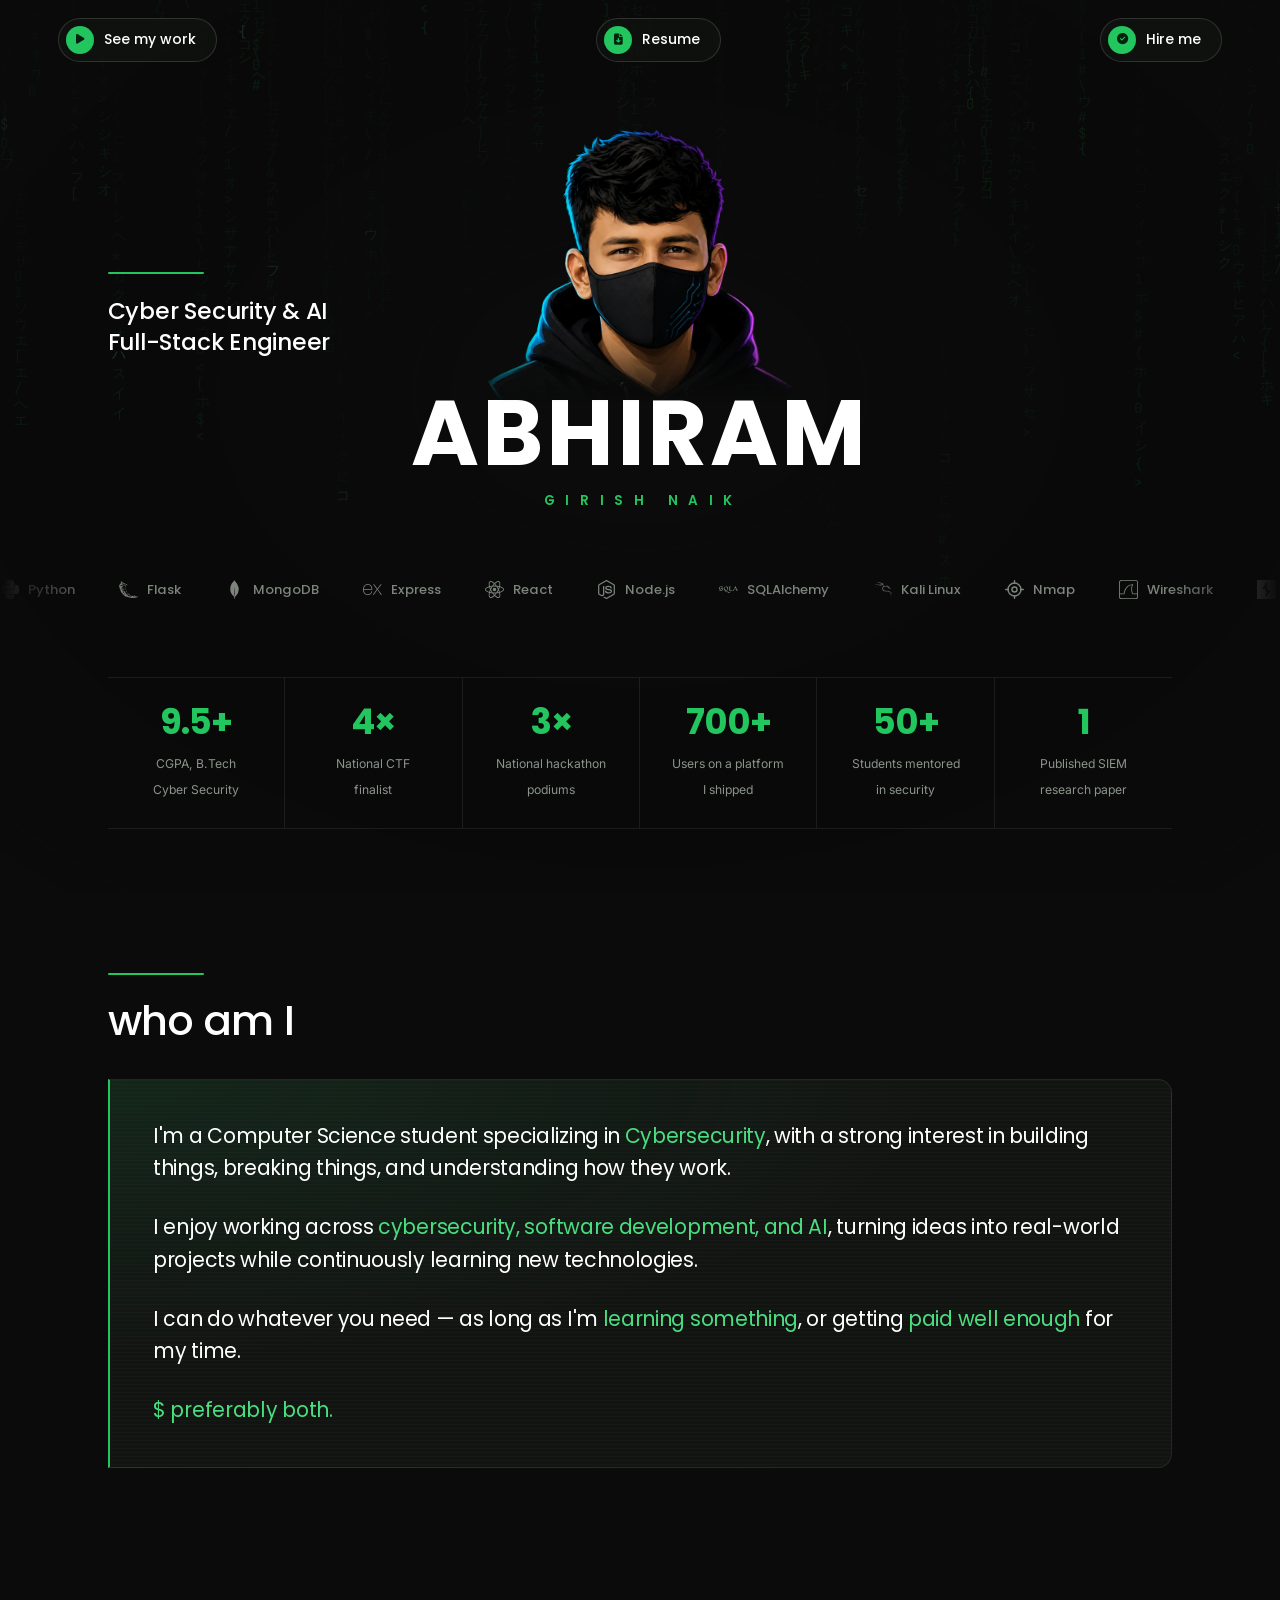
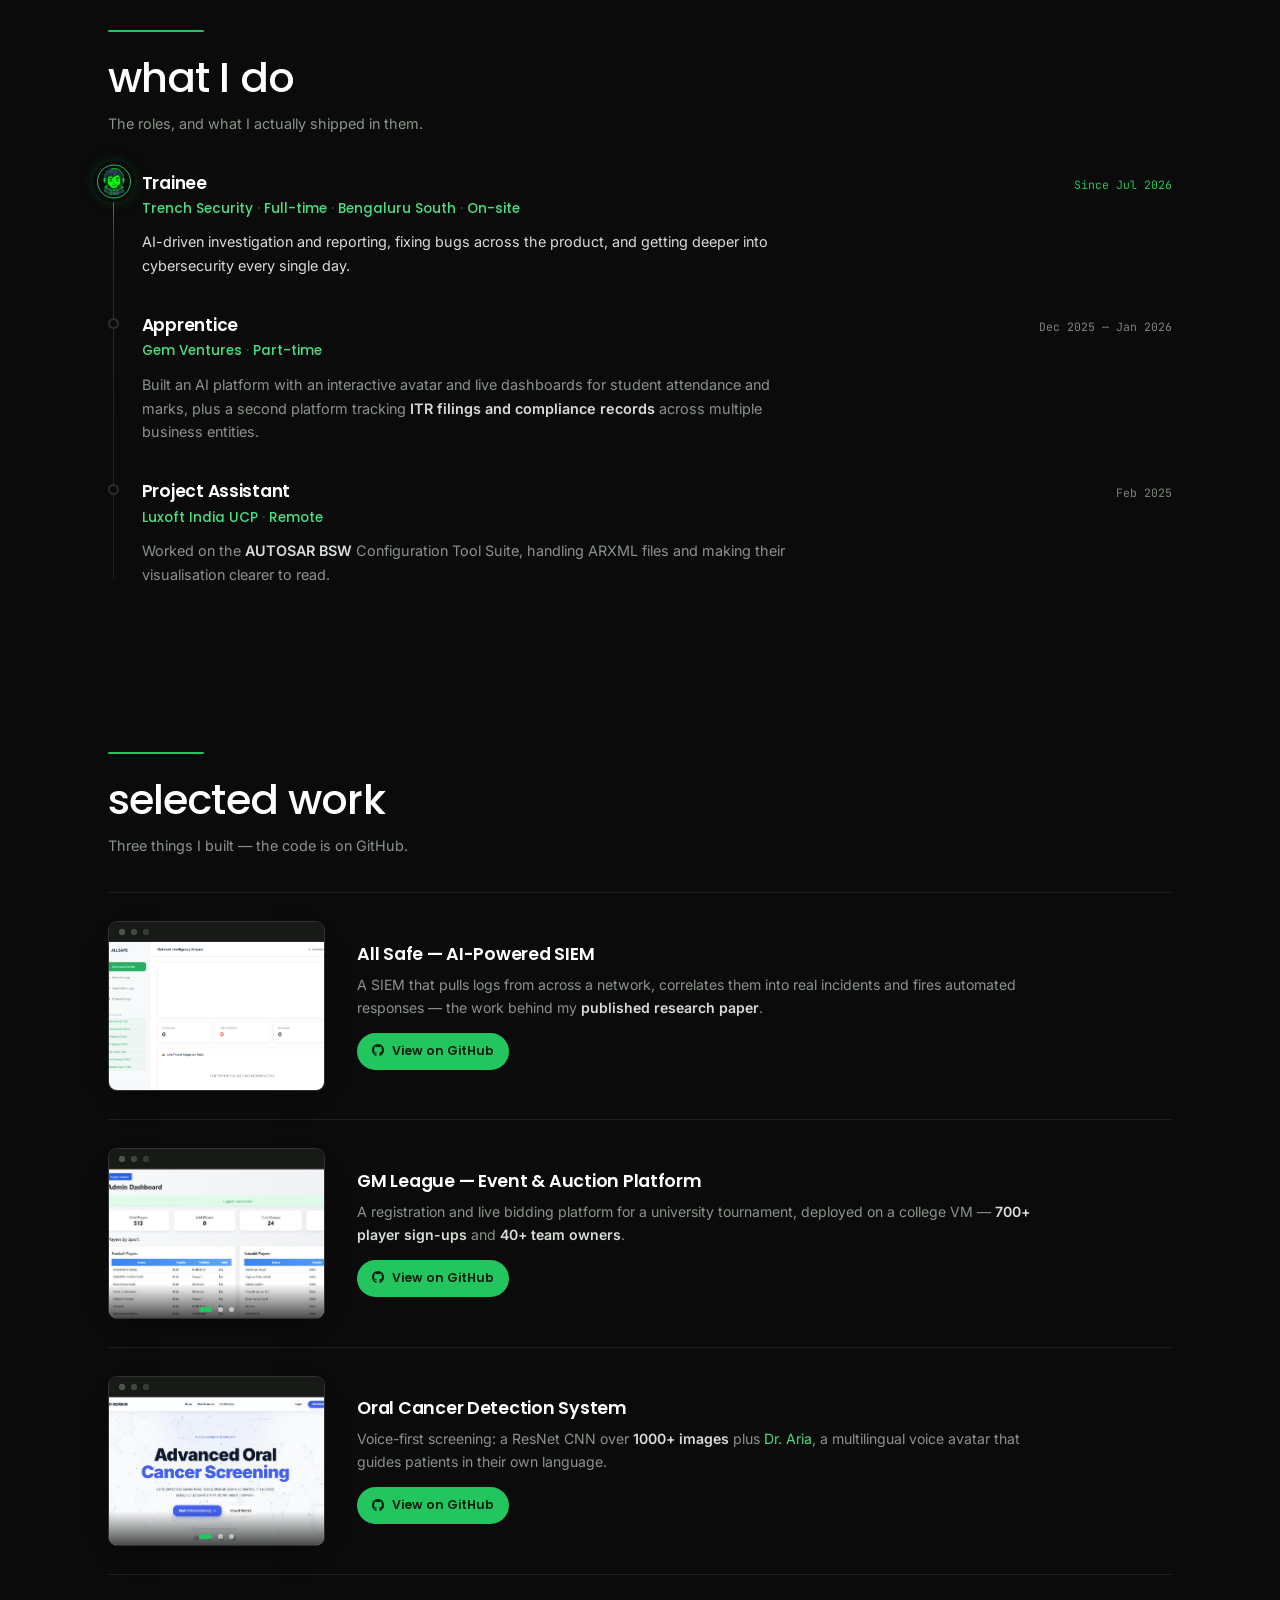
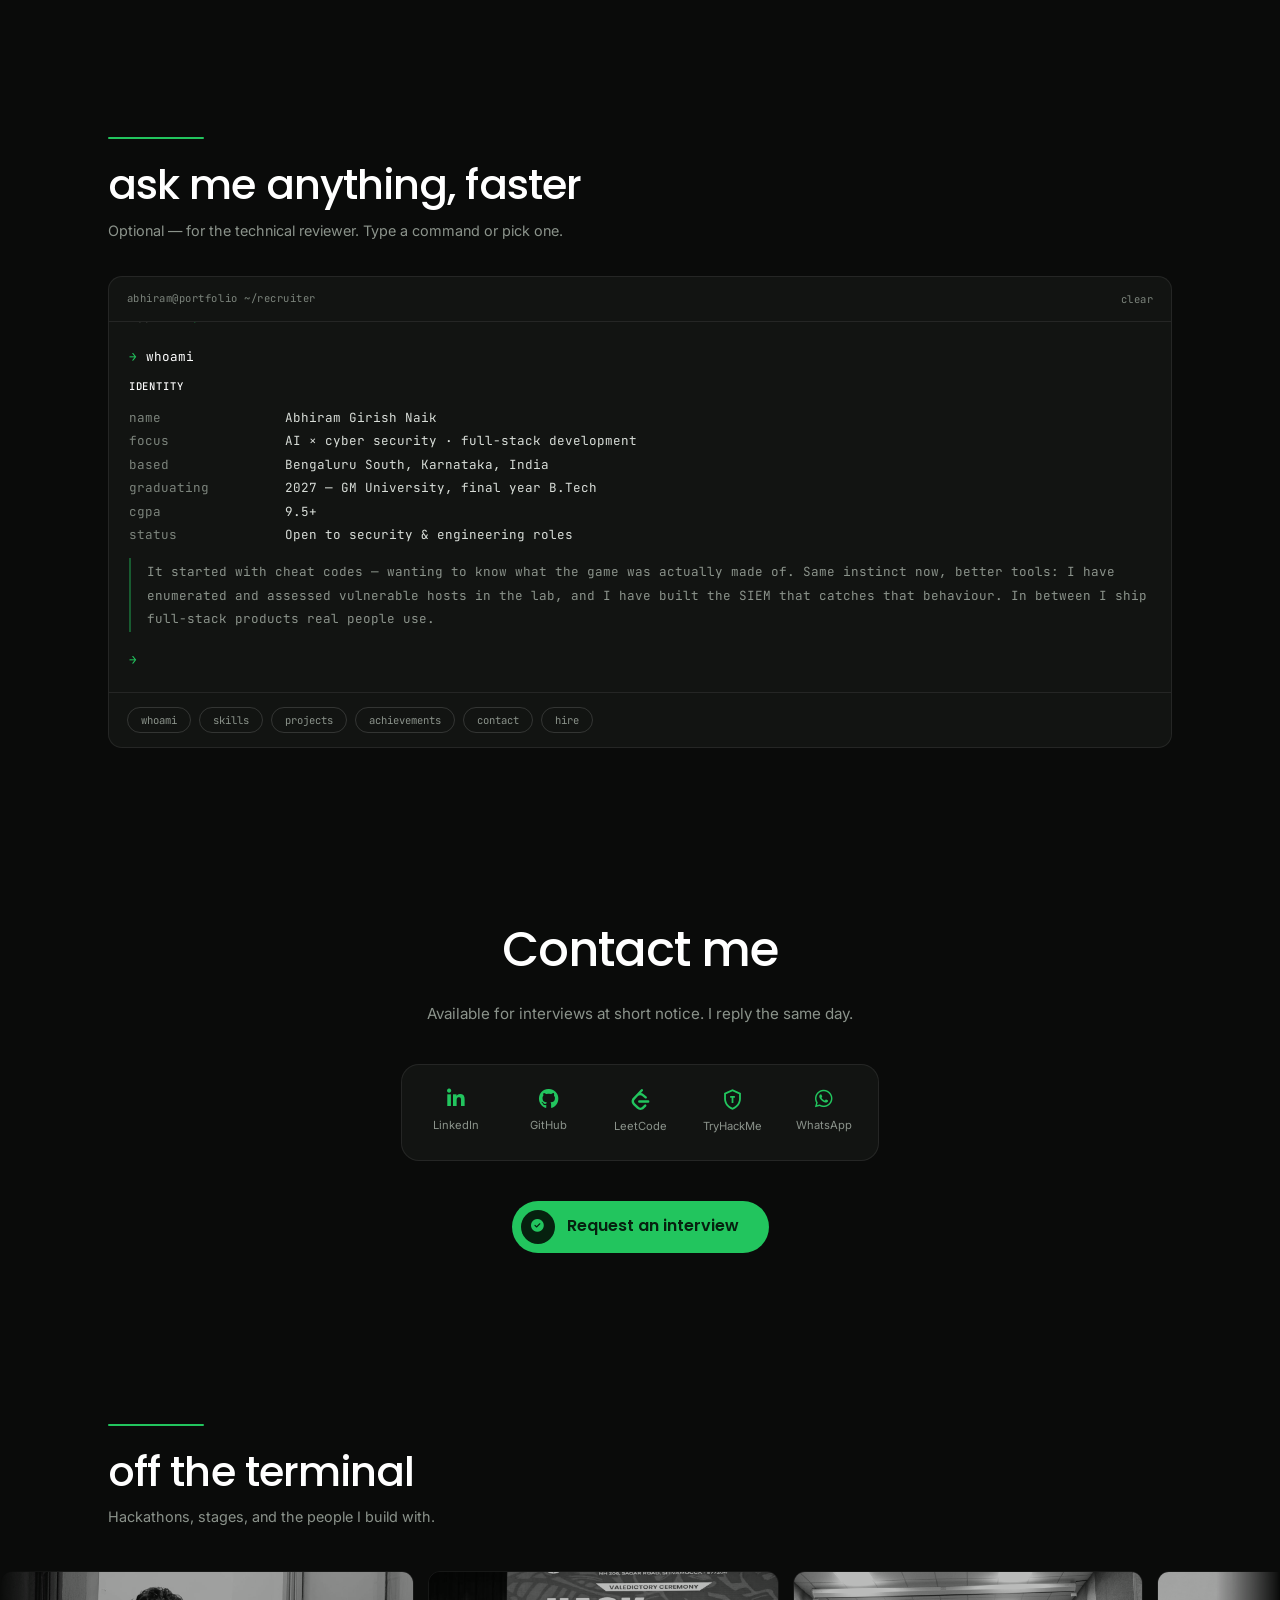
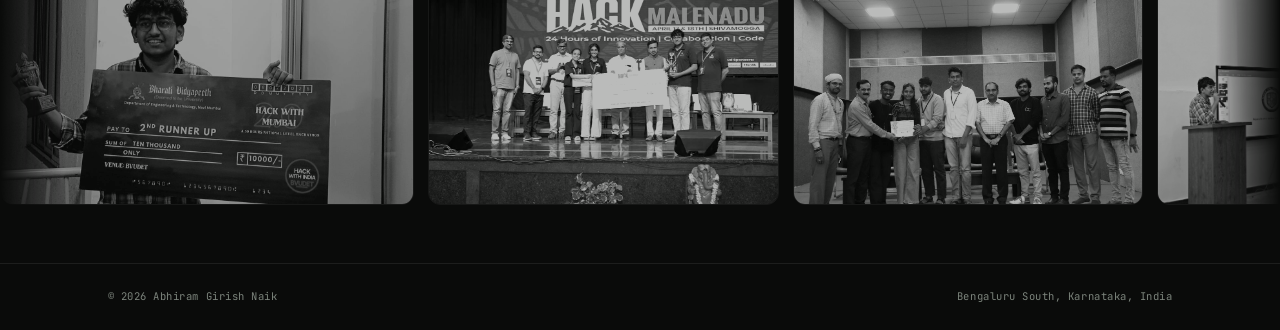
==== commit d3de9ae0: "Remove the blogs section Drops the Blogs header pill, the blogs section on the home page, the blog/ " ====
--- a/index.html
+++ b/index.html
@@ -41,10 +41,6 @@
     <a href="mailto:abhiramgirishnaik@gmail.com?subject=Interview%20request%20—%20Abhiram%20Girish%20Naik" class="pill">
         <span class="pill-ic"><i class="fa-solid fa-circle-check"></i></span>
         Hire me
-    </a>
-    <a href="#blogs" class="pill pill-opt">
-        <span class="pill-ic"><i class="fa-solid fa-pen-nib"></i></span>
-        Blogs
     </a>
 </header>
 
@@ -347,27 +343,7 @@
     </div>
 </section>
 
-<!-- ══════════ BLOGS ══════════ -->
-<!-- Each post is its own page under /blog; newest entry goes first. -->
-<section class="section" id="blogs">
-    <div class="wrap">
-        <span class="tick reveal"></span>
-        <h2 class="sec-h reveal">blogs</h2>
-        <p class="sec-sub reveal">Notes from events, talks and the things I&rsquo;m learning.</p>
-
-        <div class="blog-list">
-            <a class="blog-card reveal" href="blog/nullxabhi.html">
-                <img class="blog-thumb" src="blog/img/null-owasp-panel.jpeg" alt="Panel on stage at the null and OWASP Bangalore 17th anniversary" loading="lazy">
-                <div class="blog-body">
-                    <span class="blog-meta">19 Sep 2026 &middot; Event recap &middot; 4 min read</span>
-                    <h3>17 years of Null Bangalore &mdash; AI, pentesting and the future of offensive security</h3>
-                    <p class="work-desc">The null &times; OWASP anniversary panel at LinkedIn Bangalore: AI-driven exploitation at scale, where bug bounty goes next, and what a community does for a career.</p>
-                    <span class="blog-read">Read the post <i class="fa-solid fa-arrow-right"></i></span>
-                </div>
-            </a>
-        </div>
-    </div>
-</section>
+
 
 <!-- ══════════ CONSOLE ══════════ -->
 <section class="section" id="console">
--- a/style.css
+++ b/style.css
@@ -556,93 +556,6 @@
 .go span { font-size: 0.78rem; }
 .go:hover { background: var(--green-lt); transform: translateY(-2px); }
 
-/* ── BLOGS ───────────────────────────────────────────────────────────────── */
-/* Same hairline list as selected work; the whole row is the link. */
-.blog-list { display: grid; }
-.blog-card {
-    display: grid;
-    grid-template-columns: clamp(170px, 17vw, 220px) minmax(0, 1fr);
-    gap: clamp(20px, 2.6vw, 32px);
-    align-items: center;
-    padding: clamp(20px, 2.4vw, 28px) 0;
-    border-top: 1px solid var(--line);
-}
-.blog-card:last-child { border-bottom: 1px solid var(--line); }
-.blog-thumb {
-    width: 100%; aspect-ratio: 16 / 11; object-fit: cover;
-    border: 1px solid var(--line-2); border-radius: 9px;
-    display: block;
-    transition: transform 0.4s var(--ease), border-color 0.4s ease;
-}
-.blog-card:hover .blog-thumb { transform: translateY(-3px); border-color: rgba(34, 197, 94, 0.35); }
-.blog-body { min-width: 0; }
-.blog-meta {
-    display: block; margin-bottom: 6px;
-    font-family: var(--mono); font-size: 0.68rem;
-    letter-spacing: 0.05em; color: var(--dim);
-}
-.blog-card h3 {
-    font-family: var(--head); font-size: 1.1rem; font-weight: 600;
-    color: var(--white); letter-spacing: -0.015em; line-height: 1.3;
-    margin-bottom: 7px;
-    transition: color 0.3s ease;
-}
-.blog-card:hover h3 { color: var(--green-lt); }
-.blog-read {
-    display: inline-flex; align-items: center; gap: 8px;
-    font-family: var(--head); font-size: 0.8rem; font-weight: 600;
-    color: var(--green);
-}
-.blog-read i { font-size: 0.7rem; transition: transform 0.3s var(--ease); }
-.blog-card:hover .blog-read i { transform: translateX(4px); }
-
-/* ── BLOG POST PAGE ──────────────────────────────────────────────────────── */
-.post { padding: clamp(110px, 15vh, 150px) 0 clamp(62px, 9vh, 100px); }
-.post .wrap { max-width: 780px; }
-.post-back {
-    display: inline-flex; align-items: center; gap: 8px;
-    font-family: var(--mono); font-size: 0.72rem; color: var(--muted);
-    margin-bottom: 28px;
-    transition: color 0.3s ease;
-}
-.post-back:hover { color: var(--green); }
-.post h1 {
-    font-family: var(--head);
-    font-size: clamp(1.7rem, 4vw, 2.5rem);
-    font-weight: 600; color: var(--white);
-    letter-spacing: -0.02em; line-height: 1.2;
-    margin-bottom: 14px;
-}
-.post .blog-meta { margin-bottom: 34px; }
-.post-figs {
-    display: grid; grid-template-columns: 1fr 1fr; gap: 12px;
-    margin: 0 0 36px;
-}
-.post-figs img {
-    width: 100%; height: 100%; aspect-ratio: 4 / 3; object-fit: cover;
-    border: 1px solid var(--line-2); border-radius: 9px; display: block;
-}
-.post-figs figcaption {
-    grid-column: 1 / -1;
-    font-family: var(--mono); font-size: 0.68rem; color: var(--dim);
-}
-.post-body p {
-    font-size: 1rem; line-height: 1.8; color: var(--text);
-    margin-bottom: 1.3em;
-}
-.post-body h2 {
-    font-family: var(--head); font-size: 1.2rem; font-weight: 600;
-    color: var(--white); letter-spacing: -0.015em;
-    margin: 2em 0 0.7em;
-}
-.post-body b { color: var(--white); font-weight: 600; }
-.post-body blockquote {
-    border-left: 2px solid var(--green);
-    padding: 4px 0 4px 20px; margin: 0 0 1.3em;
-    font-family: var(--head); font-size: 1.1rem; line-height: 1.6;
-    color: var(--white);
-}
-
 /* ── ROLES ───────────────────────────────────────────────────────────────── */
 
 /* ── CREDENTIALS ─────────────────────────────────────────────────────────── */
@@ -848,7 +761,6 @@
 
     /* stack the screenshot above the prose once the columns get thin */
     .work-card { grid-template-columns: minmax(0, 1fr); }
-    .blog-card { grid-template-columns: minmax(0, 1fr); }
     /* the split stops working once the detail column is under ~300px */
     .job { grid-template-columns: minmax(0, 1fr); gap: 18px; }
 
@@ -860,9 +772,6 @@
 
 @media (max-width: 620px) {
     .tick { width: 70px; }
-    /* four pills do not fit a phone; the section is one scroll away anyway */
-    .pill-opt { display: none; }
-    .post-figs { grid-template-columns: 1fr; }
     .portrait { width: min(265px, 70vw); }
     .about-copy { padding: 24px 20px; }
 
